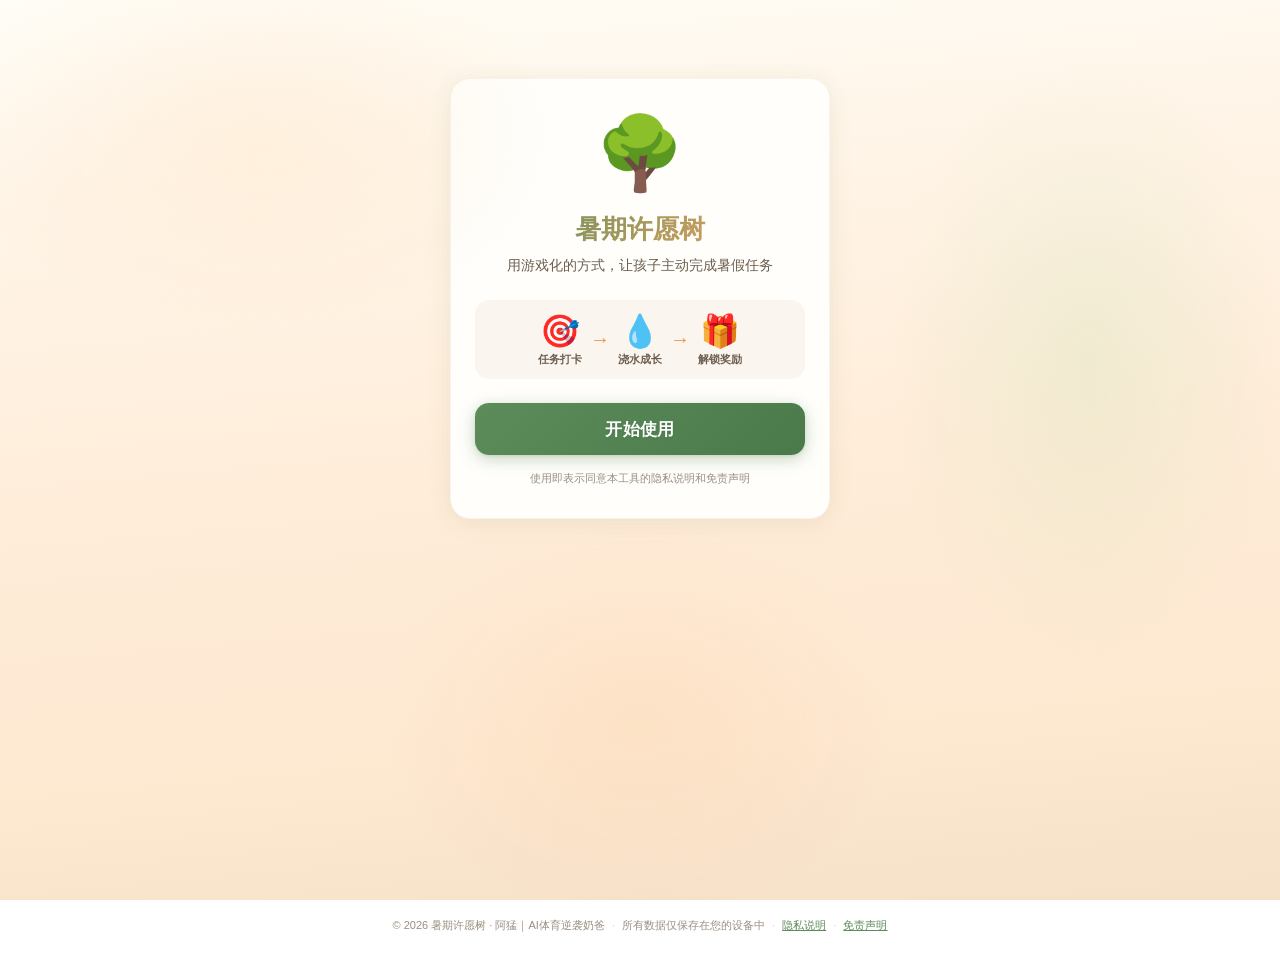
==== index.html @ 6723c276 "修复PWA图标：dataURI替代Blob+apple-touch-icon" ====
<!DOCTYPE html>
<html lang="zh-CN">
<head>
  <meta charset="UTF-8">
  <meta name="viewport" content="width=device-width, initial-scale=1.0, viewport-fit=cover">
  <meta name="theme-color" content="#5B8C5A">
  <meta name="apple-mobile-web-app-capable" content="yes">
  <meta name="apple-mobile-web-app-status-bar-style" content="default">
  <meta name="apple-mobile-web-app-title" content="许愿树">
  <title>🌳 暑假许愿树</title>

  <!-- 树形 SVG 图标（绿色圆底 + 层叠树冠 + 棕色树干） -->
  <link rel="icon" type="image/svg+xml" href="data:image/svg+xml,%3Csvg xmlns='http://www.w3.org/2000/svg' viewBox='0 0 512 512'%3E%3Crect width='512' height='512' rx='112' fill='%235B8C5A'/%3E%3Ccircle cx='256' cy='170' r='110' fill='%237EC87B'/%3E%3Ccircle cx='185' cy='225' r='85' fill='%236DAF68'/%3E%3Ccircle cx='327' cy='225' r='85' fill='%236DAF68'/%3E%3Ccircle cx='225' cy='150' r='70' fill='%238FD88D'/%3E%3Ccircle cx='295' cy='155' r='65' fill='%238FD88D'/%3E%3Ccircle cx='256' cy='120' r='55' fill='%23A0E898'/%3E%3Crect x='238' y='280' width='36' height='130' rx='10' fill='%23C4956A'/%3E%3Crect x='228' y='390' width='56' height='25' rx='12' fill='%23A0724A'/%3E%3C/svg%3E">
  <link rel="apple-touch-icon" sizes="180x180" href="data:image/svg+xml,%3Csvg xmlns='http://www.w3.org/2000/svg' viewBox='0 0 512 512'%3E%3Crect width='512' height='512' rx='112' fill='%235B8C5A'/%3E%3Ccircle cx='256' cy='170' r='110' fill='%237EC87B'/%3E%3Ccircle cx='185' cy='225' r='85' fill='%236DAF68'/%3E%3Ccircle cx='327' cy='225' r='85' fill='%236DAF68'/%3E%3Ccircle cx='225' cy='150' r='70' fill='%238FD88D'/%3E%3Ccircle cx='295' cy='155' r='65' fill='%238FD88D'/%3E%3Ccircle cx='256' cy='120' r='55' fill='%23A0E898'/%3E%3Crect x='238' y='280' width='36' height='130' rx='10' fill='%23C4956A'/%3E%3Crect x='228' y='390' width='56' height='25' rx='12' fill='%23A0724A'/%3E%3C/svg%3E">

  <!-- manifest（data URI 直接嵌入，不用 Blob URL） -->
  <link rel="manifest" href="data:application/json,%7B%22name%22%3A%22%E6%9A%91%E5%81%87%E8%AE%B8%E6%84%BF%E6%A0%91%22%2C%22short_name%22%3A%22%E8%AE%B8%E6%84%BF%E6%A0%91%22%2C%22description%22%3A%22%E5%AD%A9%E5%AD%90%E7%9A%84%E6%9A%91%E6%9C%9F%E4%BB%BB%E5%8A%A1%E6%89%93%E5%8D%A1%E6%B8%B8%E6%88%8F%22%2C%22start_url%22%3A%22.%22%2C%22display%22%3A%22standalone%22%2C%22background_color%22%3A%22%235B8C5A%22%2C%22theme_color%22%3A%22%235B8C5A%22%2C%22icons%22%3A%5B%7B%22src%22%3A%22data%3Aimage%2Fsvg%2Bxml%2C%253Csvg%20xmlns%3D'http%3A%2F%2Fwww.w3.org%2F2000%2Fsvg'%20viewBox%3D'0%200%20512%20512'%253E%253Crect%20width%3D'512'%20height%3D'512'%20rx%3D'112'%20fill%3D'%235B8C5A'%2F%253E%253Ccircle%20cx%3D'256'%20cy%3D'170'%20r%3D'110'%20fill%3D'%237EC87B'%2F%253E%253Ccircle%20cx%3D'185'%20cy%3D'225'%20r%3D'85'%20fill%3D'%236DAF68'%2F%253E%253Ccircle%20cx%3D'327'%20cy%3D'225'%20r%3D'85'%20fill%3D'%236DAF68'%2F%253E%253Ccircle%20cx%3D'225'%20cy%3D'150'%20r%3D'70'%20fill%3D'%238FD88D'%2F%253E%253Ccircle%20cx%3D'295'%20cy%3D'155'%20r%3D'65'%20fill%3D'%238FD88D'%2F%253E%253Ccircle%20cx%3D'256'%20cy%3D'120'%20r%3D'55'%20fill%3D'%23A0E898'%2F%253E%253Crect%20x%3D'238'%20y%3D'280'%20width%3D'36'%20height%3D'130'%20rx%3D'10'%20fill%3D'%23C4956A'%2F%253E%253Crect%20x%3D'228'%20y%3D'390'%20width%3D'56'%20height%3D'25'%20rx%3D'12'%20fill%3D'%23A0724A'%2F%253E%253C%2Fsvg%253E%22%2C%22sizes%22%3A%22512x512%22%2C%22type%22%3A%22image%2Fsvg%2Bxml%22%2C%22purpose%22%3A%22any%20maskable%22%7D%5D%7D">

  <style>
/* ==============================================
   暑假许愿树 PWA — 样式系统
   统一 UI 主题（温暖自然风格）
   ============================================== */

/* ----- CSS 变量：童话魔法主题 ----- */
:root {
  /* 背景 — 温暖天空渐变 + 纸质感 */
  --bg-primary: #FFF8F0;
  --bg-gradient: linear-gradient(175deg, #FFFDF7 0%, #FFF5E8 20%, #FFEDDA 50%, #FDE8D0 80%, #F5E0C8 100%);

  /* 主色调 — 魔法森林绿 */
  --color-primary: #5B8C5A;
  --color-primary-light: #7EC87B;
  --color-primary-lighter: #D4EDD3;
  --color-primary-dark: #3D6B3C;
  --color-primary-glow: rgba(91, 140, 90, 0.15);

  /* 强调色 — 温暖金琥珀 */
  --color-accent: #E8924C;
  --color-accent-light: #FFDAB9;
  --color-accent-glow: rgba(232, 146, 76, 0.2);

  /* 文字 */
  --text-primary: #3D3025;
  --text-secondary: #6B5D4F;
  --text-muted: #9B8E80;

  /* 卡片 — 手工纸质感 */
  --card-bg: #FFFEFB;
  --card-shadow: 0 2px 20px rgba(91, 140, 90, 0.08), 0 6px 32px rgba(139, 100, 60, 0.04);
  --card-radius: 20px;
  --card-border: 1px solid rgba(200, 180, 160, 0.15);

  /* 状态色 */
  --color-success: #7EC87B;
  --color-danger: #FF6B6B;
  --color-warning: #FFB347;
  --color-info: #64B5F6;

  /* 按钮 */
  --btn-radius: 12px;
  --btn-min-height: 44px;

  /* 间距 */
  --space-xs: 4px;
  --space-sm: 8px;
  --space-md: 16px;
  --space-lg: 24px;
  --space-xl: 32px;

  /* 字体 */
  --font-family: -apple-system, BlinkMacSystemFont, "PingFang SC", "Microsoft YaHei",
                 "Hiragino Sans GB", "Noto Sans SC", sans-serif;
  --font-size-sm: 13px;
  --font-size-base: 15px;
  --font-size-md: 17px;
  --font-size-lg: 20px;
  --font-size-xl: 24px;

  /* 动画 */
  --transition-fast: 0.2s ease;
  --transition-normal: 0.3s ease;
  --transition-slow: 0.5s ease;

  /* 许愿树变量（默认：女孩樱花） */
  --tree-blossom: #FFB7C5;
  --tree-leaf: #7EC87B;
  --tree-trunk: #C4956A;
  --tree-glow: rgba(255, 183, 197, 0.4);
  --tree-particle: #FFD1DC;
}

/* 男孩赛博树变量 */
body.tree-boy {
  --tree-blossom: #00FFAA;
  --tree-leaf: #1AFF6E;
  --tree-trunk: #2A2A4A;
  --tree-glow: rgba(0, 255, 170, 0.4);
  --tree-particle: #00FFAA;
}

/* 海岛椰子树变量 */
body.tree-island {
  --tree-blossom: #FFD700;
  --tree-leaf: #4CAF50;
  --tree-trunk: #C4956A;
  --tree-glow: rgba(255, 215, 0, 0.35);
  --tree-particle: #40E0D0;
}

/* ----- Reset & Base ----- */
*, *::before, *::after {
  box-sizing: border-box;
  margin: 0;
  padding: 0;
}

html {
  font-size: var(--font-size-base);
  -webkit-text-size-adjust: 100%;
  -webkit-tap-highlight-color: transparent;
}

body {
  font-family: var(--font-family);
  color: var(--text-primary);
  background: var(--bg-gradient);
  background-attachment: fixed;
  min-height: 100vh;
  min-height: 100dvh;
  overflow-x: hidden;
  -webkit-font-smoothing: antialiased;
  /* 柔和光斑装饰 */
  position: relative;
}
body::before {
  content: '';
  position: fixed; inset: 0; pointer-events: none; z-index: 0;
  background:
    radial-gradient(ellipse 300px 200px at 20% 15%, rgba(255,220,180,0.25) 0%, transparent 100%),
    radial-gradient(ellipse 200px 300px at 85% 40%, rgba(180,220,160,0.2) 0%, transparent 100%),
    radial-gradient(ellipse 250px 200px at 50% 80%, rgba(255,200,150,0.18) 0%, transparent 100%);
}

/* ----- Typography ----- */
h1 { font-size: var(--font-size-xl); font-weight: 700; }
h2 { font-size: var(--font-size-lg); font-weight: 600; }
h3 { font-size: var(--font-size-md); font-weight: 600; }

/* ----- Utilities ----- */
.hidden { display: none !important; }

.state-container {
  min-height: 100vh;
  min-height: 100dvh;
  padding: var(--space-md);
  animation: fadeIn 0.3s ease;
}

@keyframes fadeIn {
  from { opacity: 0; transform: translateY(8px); }
  to { opacity: 1; transform: translateY(0); }
}

/* ----- Buttons ----- */
.btn {
  display: inline-flex;
  align-items: center;
  justify-content: center;
  gap: var(--space-sm);
  border: none;
  border-radius: 28px;
  font-family: var(--font-family);
  font-size: var(--font-size-base);
  font-weight: 700;
  cursor: pointer;
  min-height: var(--btn-min-height);
  padding: var(--space-sm) var(--space-lg);
  transition: all 0.25s cubic-bezier(0.34, 1.56, 0.64, 1);
  -webkit-tap-highlight-color: transparent;
  user-select: none;
  letter-spacing: 0.02em;
}

.btn:active {
  transform: scale(0.94);
}

.btn-primary {
  background: linear-gradient(135deg, var(--color-primary) 0%, #4A7A49 100%);
  color: #FFFFFF;
  box-shadow: 0 4px 16px rgba(91, 140, 90, 0.35), 0 1px 3px rgba(0,0,0,0.08);
  text-shadow: 0 1px 2px rgba(0,0,0,0.1);
}

.btn-primary:active {
  background: linear-gradient(135deg, var(--color-primary-dark) 0%, #2E5A2D 100%);
  box-shadow: 0 2px 6px rgba(91, 140, 90, 0.3);
}

.btn-outline {
  background: rgba(255,255,255,0.7);
  color: var(--color-primary-dark);
  border: 2px solid rgba(91, 140, 90, 0.3);
  backdrop-filter: blur(4px);
}

.btn-outline:active {
  background: var(--color-primary-lighter);
  border-color: var(--color-primary);
}

.btn-lg {
  min-height: 52px;
  font-size: var(--font-size-md);
  border-radius: 14px;
}

.btn-sm {
  min-height: 36px;
  font-size: var(--font-size-sm);
  padding: var(--space-xs) var(--space-md);
}

.btn-xs {
  min-height: 32px;
  font-size: 12px;
  padding: 2px var(--space-sm);
  border-radius: 8px;
}

.btn-full {
  width: 100%;
}

.btn-icon {
  background: rgba(255, 255, 255, 0.7);
  border: none;
  font-size: 18px;
  width: 40px;
  height: 40px;
  border-radius: 50%;
  cursor: pointer;
  backdrop-filter: blur(4px);
  box-shadow: 0 1px 4px rgba(0,0,0,0.08);
}

.btn:disabled,
.btn.disabled {
  opacity: 0.5;
  pointer-events: none;
}

/* ----- Inputs ----- */
input[type="text"],
input[type="password"],
input[type="number"] {
  font-family: var(--font-family);
  font-size: var(--font-size-base);
  padding: var(--space-sm) var(--space-md);
  border: 2px solid #E0D5CB;
  border-radius: var(--btn-radius);
  min-height: var(--btn-min-height);
  background: var(--card-bg);
  color: var(--text-primary);
  transition: border-color var(--transition-fast);
  width: 100%;
}

input:focus {
  outline: none;
  border-color: var(--color-primary);
  box-shadow: 0 0 0 3px rgba(91, 140, 90, 0.12);
}

.input-label {
  display: block;
  font-weight: 600;
  margin-bottom: var(--space-sm);
  color: var(--text-secondary);
  font-size: var(--font-size-sm);
}

.input-hint {
  font-size: var(--font-size-sm);
  color: var(--color-danger);
  margin-top: var(--space-xs);
  min-height: 20px;
}

/* ========== 激活码页 ========== */
.activation-card {
  max-width: 400px;
  margin: 10vh auto 0;
  background: var(--card-bg);
  border-radius: var(--card-radius);
  padding: var(--space-xl) var(--space-lg);
  box-shadow: var(--card-shadow);
  text-align: center;
}

.activation-icon {
  font-size: 64px;
  margin-bottom: var(--space-md);
}

.activation-title {
  margin-bottom: var(--space-lg);
  color: var(--text-primary);
}

.activation-features {
  text-align: left;
  list-style: none;
  margin-bottom: var(--space-lg);
}

.activation-features li {
  padding: var(--space-sm) 0;
  color: var(--text-secondary);
  font-size: var(--font-size-base);
  border-bottom: 1px solid #F5EDE5;
}

.activation-features li:last-child {
  border-bottom: none;
}

.activation-input-group {
  margin-bottom: var(--space-lg);
  text-align: left;
}

.code-input {
  text-align: center;
  font-size: var(--font-size-lg) !important;
  letter-spacing: 2px;
  text-transform: uppercase;
}

.code-input::placeholder {
  font-size: var(--font-size-sm);
  letter-spacing: 1px;
}

.activation-footer {
  margin-top: var(--space-lg);
  font-size: var(--font-size-sm);
  color: var(--text-muted);
}

/* 试用状态区 */
.trial-status {
  margin-bottom: var(--space-md);
  text-align: center;
}
.trial-badge {
  display: inline-block;
  background: linear-gradient(135deg, #FFF3CD 0%, #FFE69C 100%);
  color: #8B6914;
  padding: 8px 20px;
  border-radius: 20px;
  font-weight: 700;
  font-size: 15px;
  border: 2px dashed #D4A017;
  animation: trialPulse 2s ease-in-out infinite;
}
@keyframes trialPulse {
  0%, 100% { box-shadow: 0 0 0 0 rgba(212,160,23,0.3); }
  50% { box-shadow: 0 0 0 8px rgba(212,160,23,0); }
}
.trial-days {
  font-size: 13px;
  color: var(--text-secondary);
  margin-top: 6px;
}
.trial-expired {
  text-align: center;
  margin-bottom: var(--space-md);
  padding: 12px;
  background: #FFF0F0;
  border-radius: 12px;
}

/* 试用按钮 */
.btn-trial {
  background: linear-gradient(135deg, #FFD700 0%, #FFA500 100%);
  color: #5D3A00;
  font-weight: 800;
  font-size: 18px;
  box-shadow: 0 4px 20px rgba(255,165,0,0.4), 0 0 0 0 rgba(255,165,0,0.4);
  animation: trialGlow 2.5s ease-in-out infinite;
  border: none;
  letter-spacing: 0.05em;
  will-change: box-shadow;
}
.btn-trial:active {
  background: linear-gradient(135deg, #E6C200 0%, #E69500 100%);
}
@keyframes trialGlow {
  0%, 100% { box-shadow: 0 4px 20px rgba(255,165,0,0.4), 0 0 0 0 rgba(255,165,0,0.4); }
  50% { box-shadow: 0 4px 20px rgba(255,165,0,0.5), 0 0 0 10px rgba(255,165,0,0); }
}

/* 分割线 */
.activation-divider {
  display: flex;
  align-items: center;
  gap: 12px;
  margin: var(--space-lg) 0;
  color: var(--text-muted);
  font-size: 13px;
}
.activation-divider::before,
.activation-divider::after {
  content: '';
  flex: 1;
  height: 1px;
  background: #E8DDD4;
}

/* 主界面试用标识 */
.trial-top-badge {
  display: inline-flex;
  align-items: center;
  gap: 4px;
  background: linear-gradient(135deg, #FFF3CD 0%, #FFD700 100%);
  color: #6B4E00;
  padding: 3px 10px;
  border-radius: 12px;
  font-size: 11px;
  font-weight: 700;
  animation: trialPulse 2s ease-in-out infinite;
}

/* ========== 设置向导 ========== */
.setup-container {
  max-width: 420px;
  margin: 0 auto;
}

.setup-progress {
  padding: var(--space-lg) 0;
}

.progress-steps {
  display: flex;
  align-items: center;
  justify-content: center;
  gap: 0;
}

.progress-dot {
  width: 30px;
  height: 30px;
  border-radius: 50%;
  background: #E8DDD4;
  color: var(--text-muted);
  display: flex;
  align-items: center;
  justify-content: center;
  font-size: 12px;
  font-weight: 700;
  flex-shrink: 0;
  transition: all var(--transition-normal);
}

.progress-dot.active {
  background: var(--color-primary);
  color: #FFF;
  box-shadow: 0 2px 8px rgba(91, 140, 90, 0.4);
}

.progress-dot.done {
  background: var(--color-success);
  color: #FFF;
}

.progress-line {
  width: 24px;
  height: 3px;
  background: #E8DDD4;
  border-radius: 2px;
  transition: background var(--transition-normal);
}

.progress-line.done {
  background: var(--color-success);
}

.setup-card {
  background: var(--card-bg);
  border-radius: var(--card-radius);
  padding: var(--space-lg);
  box-shadow: var(--card-shadow);
  margin-bottom: var(--space-lg);
  min-height: 320px;
}

.setup-card h2 {
  margin-bottom: var(--space-md);
}

.setup-card .step-desc {
  color: var(--text-secondary);
  margin-bottom: var(--space-lg);
  font-size: var(--font-size-sm);
}

.setup-nav {
  display: flex;
  gap: var(--space-md);
  padding-bottom: var(--space-xl);
}

.setup-nav .btn {
  flex: 1;
}

/* ----- 向导步骤内组件：风格选择卡 ----- */
.style-options {
  display: grid;
  grid-template-columns: 1fr 1fr;
  gap: var(--space-md);
}
.style-options-3 {
  grid-template-columns: 1fr 1fr 1fr;
}

.style-card {
  background: var(--card-bg);
  border: 3px solid #E8DDD4;
  border-radius: var(--card-radius);
  padding: var(--space-lg);
  text-align: center;
  cursor: pointer;
  transition: all var(--transition-normal);
}

.style-card:hover {
  border-color: var(--color-accent);
}

.style-card.selected {
  border-color: var(--color-primary);
  box-shadow: 0 0 0 4px rgba(91, 140, 90, 0.12);
}

.style-card-icon {
  font-size: 48px;
  margin-bottom: var(--space-sm);
}

.style-card-label {
  font-weight: 600;
  font-size: var(--font-size-sm);
}

/* ----- 向导步骤内组件：强度选择 ----- */
.intensity-options {
  display: grid;
  grid-template-columns: 1fr 1fr;
  gap: var(--space-sm);
}

.intensity-card {
  background: var(--card-bg);
  border: 2px solid #E8DDD4;
  border-radius: var(--btn-radius);
  padding: var(--space-md);
  text-align: center;
  cursor: pointer;
  transition: all var(--transition-fast);
}

.intensity-card.selected {
  border-color: var(--color-primary);
  background: var(--color-primary-lighter);
}

.intensity-card .intensity-icon {
  font-size: 28px;
}

.intensity-card .intensity-name {
  font-weight: 700;
  font-size: var(--font-size-sm);
}

.intensity-card .intensity-meta {
  font-size: 12px;
  color: var(--text-muted);
}

/* ----- 向导步骤内组件：学科标签 / 奖项行 ----- */
.chip-row {
  display: flex;
  flex-wrap: wrap;
  gap: var(--space-sm);
}

.chip {
  padding: var(--space-sm) var(--space-md);
  border-radius: 20px;
  border: 2px solid #E0D5CB;
  background: var(--card-bg);
  font-size: var(--font-size-sm);
  cursor: pointer;
  transition: all var(--transition-fast);
  user-select: none;
}

.chip.selected {
  background: var(--color-primary);
  color: #FFF;
  border-color: var(--color-primary);
}

.chip.custom {
  border-style: dashed;
}

.award-row {
  display: flex;
  gap: var(--space-sm);
  align-items: center;
  margin-bottom: var(--space-sm);
}

.award-row input {
  flex: 1;
  min-width: 0;
}

.award-row select {
  font-family: var(--font-family);
  font-size: var(--font-size-sm);
  padding: var(--space-xs) var(--space-sm);
  border: 2px solid #E0D5CB;
  border-radius: 8px;
  background: var(--card-bg);
}

/* ----- 向导完成页 ----- */
.setup-summary {
  text-align: center;
}

.setup-summary .summary-icon {
  font-size: 64px;
  margin-bottom: var(--space-md);
}

.summary-list {
  text-align: left;
  list-style: none;
  margin: var(--space-md) 0;
}

.summary-list li {
  padding: var(--space-sm) 0;
  border-bottom: 1px solid #F5EDE5;
  font-size: var(--font-size-sm);
  color: var(--text-secondary);
}

/* ========== 孩子主界面 ========== */
.child-header {
  display: flex;
  align-items: center;
  justify-content: space-between;
  padding: var(--space-sm) 0;
  margin-bottom: var(--space-sm);
  gap: 6px;
}

.header-day,
.header-streak {
  font-size: 12px;
  color: var(--text-secondary);
  background: rgba(255,255,255,0.75);
  padding: 5px 14px;
  border-radius: 22px;
  backdrop-filter: blur(8px);
  border: 1px solid rgba(200,180,160,0.15);
  box-shadow: 0 1px 6px rgba(0,0,0,0.04);
  white-space: nowrap;
}

.header-day strong,
.header-streak strong {
  color: var(--color-primary);
  font-size: 14px;
}

/* 许愿树区域 */
.tree-section {
  text-align: center;
  padding: var(--space-md) 0;
  position: relative;
  /* 魔法光环背景 */
  background: radial-gradient(ellipse 280px 200px at 50% 55%, rgba(180,220,160,0.18) 0%, transparent 70%),
              radial-gradient(ellipse 200px 240px at 50% 50%, rgba(255,220,180,0.12) 0%, transparent 70%);
  border-radius: 24px;
  margin-bottom: var(--space-sm);
}
/* 浮动光点 */
.tree-section::before {
  content: '';
  position: absolute; inset: 0; pointer-events: none; z-index: 0;
  background:
    radial-gradient(3px 3px at 25% 30%, rgba(255,200,100,0.5) 0%, transparent 100%),
    radial-gradient(2px 2px at 70% 25%, rgba(180,220,150,0.5) 0%, transparent 100%),
    radial-gradient(2px 2px at 40% 75%, rgba(255,180,120,0.4) 0%, transparent 100%),
    radial-gradient(3px 3px at 65% 60%, rgba(200,220,140,0.45) 0%, transparent 100%),
    radial-gradient(2px 2px at 30% 55%, rgba(255,210,150,0.4) 0%, transparent 100%);
  animation: sparkleDrift 6s ease-in-out infinite;
}
@keyframes sparkleDrift {
  0%, 100% { opacity: 0.6; transform: translateY(0); }
  50% { opacity: 1; transform: translateY(-6px); }
}

.tree-name {
  font-size: var(--font-size-md);
  color: var(--text-primary);
  margin-bottom: var(--space-xs);
}

.tree-stage-badge {
  display: inline-block;
  background: linear-gradient(135deg, rgba(255,255,255,0.9) 0%, rgba(212,237,211,0.8) 100%);
  color: var(--color-primary-dark);
  padding: 5px 18px;
  border-radius: 20px;
  font-size: var(--font-size-sm);
  font-weight: 700;
  margin-bottom: var(--space-md);
  border: 1px solid rgba(91,140,90,0.15);
  box-shadow: 0 2px 10px rgba(91,140,90,0.1);
  backdrop-filter: blur(6px);
  letter-spacing: 0.03em;
}

.tree-canvas {
  width: 100%;
  max-width: 300px;
  height: 220px;
  margin: 0 auto;
  position: relative;
  display: flex;
  align-items: center;
  justify-content: center;
}

.tree-placeholder {
  font-size: 120px;
  transition: all var(--transition-slow);
  filter: drop-shadow(0 4px 12px var(--tree-glow));
}

.tree-progress-bar {
  width: 100%;
  max-width: 300px;
  height: 10px;
  background: rgba(200,180,160,0.3);
  border-radius: 8px;
  margin: var(--space-md) auto 0;
  overflow: hidden;
  box-shadow: inset 0 2px 4px rgba(0,0,0,0.06);
  position: relative;
}
/* 进度条光点 */
.tree-progress-bar::after {
  content: '💧';
  position: absolute;
  right: 0; top: 50%;
  transform: translate(50%, -50%);
  font-size: 10px;
  opacity: 0.5;
  pointer-events: none;
}

.tree-progress-fill {
  height: 100%;
  background: linear-gradient(90deg, #7EC87B 0%, #5B8C5A 50%, #4A9A48 100%);
  border-radius: 8px;
  transition: width 1s cubic-bezier(0.25, 0.46, 0.45, 0.94);
  width: 0%;
  box-shadow: 0 0 8px rgba(91,140,90,0.35);
  position: relative;
}

/* 合并任务卡片 */
.task-card {
  background: var(--card-bg);
  border-radius: var(--card-radius);
  box-shadow: var(--card-shadow);
  border: var(--card-border);
  padding: var(--space-md);
  margin-bottom: var(--space-md);
  position: relative;
  overflow: hidden;
}
/* 卡片顶部装饰线 */
.task-card::before {
  content: '';
  position: absolute; top: 0; left: 20px; right: 20px;
  height: 3px;
  background: linear-gradient(90deg, transparent 0%, var(--color-accent) 20%, var(--color-primary-light) 50%, var(--color-accent) 80%, transparent 100%);
  border-radius: 0 0 3px 3px;
  opacity: 0.6;
}

.task-card-header {
  display: flex;
  justify-content: space-between;
  align-items: center;
  margin-bottom: var(--space-md);
  padding-bottom: var(--space-sm);
  border-bottom: 2px dashed rgba(200,180,160,0.25);
}

.task-card-header h3 {
  margin: 0;
  font-size: var(--font-size-md);
}

.task-water-today {
  font-size: var(--font-size-sm);
  color: var(--color-primary);
  font-weight: 700;
  background: var(--color-primary-lighter);
  padding: 3px 12px;
  border-radius: 14px;
}

.task-row {
  display: flex;
  align-items: flex-start;
  gap: var(--space-sm);
  padding: 10px 8px;
  margin: 2px 0;
  border-radius: 12px;
  transition: background 0.2s ease;
}
.task-row:last-child { border-bottom: none; }
.task-row:hover { background: rgba(200,180,160,0.08); }

.task-row:last-child {
  border-bottom: none;
}

.task-row-icon {
  font-size: 22px;
  flex-shrink: 0;
}

.task-row-label {
  font-weight: 600;
  font-size: var(--font-size-sm);
  min-width: 60px;
  flex-shrink: 0;
}

.task-row-desc {
  flex: 1;
  font-size: var(--font-size-sm);
  color: var(--text-secondary);
  line-height: 1.4;
  word-break: break-all;
}

.task-row-status {
  font-size: var(--font-size-sm);
  color: var(--color-success);
}

.task-row-actions {
  display: flex;
  gap: var(--space-xs);
  flex-shrink: 0;
}

.task-row-btn {
  flex-shrink: 0;
}

/* 荣誉墙入口 */
.honor-entry {
  margin-bottom: var(--space-md);
}
.honor-entry .btn {
  background: linear-gradient(135deg, rgba(255,240,200,0.7) 0%, rgba(255,255,255,0.8) 100%);
  border: 2px dashed rgba(200,160,100,0.4);
  font-weight: 700;
  letter-spacing: 0.04em;
  border-radius: 28px;
  box-shadow: 0 2px 12px rgba(180,140,80,0.12);
}
.honor-entry .btn:active {
  background: linear-gradient(135deg, rgba(255,230,170,0.8) 0%, rgba(255,245,220,0.9) 100%);
}

/* 学科 chips 区域 */
.hw-chips-row {
  display: flex;
  flex-wrap: wrap;
  padding: 4px 0 8px 32px;
}
.hw-chip {
  transition: all 0.2s ease;
  font-weight: 600;
  border: 1px solid transparent;
}
.hw-chip.active:hover {
  transform: scale(1.06);
  box-shadow: 0 2px 8px rgba(0,0,0,0.08);
}
.hw-chip.active:active {
  transform: scale(0.96);
}
.hw-chip.done {
  position: relative;
}
.hw-chip.done::after {
  content: '🌟';
  position: absolute; top: -6px; right: -4px;
  font-size: 8px;
  animation: sparklePop 0.5s ease;
}
@keyframes sparklePop {
  0% { transform: scale(0); opacity: 0; }
  50% { transform: scale(2); opacity: 1; }
  100% { transform: scale(1); opacity: 0.8; }
}

/* 已解锁奖项 */
.awards-bar {
  display: flex;
  gap: var(--space-sm);
  flex-wrap: wrap;
  padding-bottom: var(--space-xl);
}

.award-badge {
  background: var(--color-accent-light);
  color: var(--text-primary);
  padding: 4px 12px;
  border-radius: 20px;
  font-size: 12px;
  font-weight: 600;
}

/* ========== 家长面板 ========== */
/* 密码门 */
.parent-gate {
  display: flex;
  align-items: center;
  justify-content: center;
  min-height: 80vh;
}

.gate-card {
  background: var(--card-bg);
  border-radius: var(--card-radius);
  padding: var(--space-xl);
  box-shadow: var(--card-shadow);
  text-align: center;
  width: 100%;
  max-width: 340px;
}

.gate-card h2 {
  margin-bottom: var(--space-sm);
}

.gate-hint {
  color: var(--text-muted);
  font-size: var(--font-size-sm);
  margin-bottom: var(--space-lg);
}

.pin-input-row {
  display: flex;
  justify-content: center;
  gap: var(--space-sm);
  margin-bottom: var(--space-lg);
}

.pin-dot {
  width: 44px !important;
  height: 52px !important;
  text-align: center !important;
  font-size: 24px !important;
  padding: 0 !important;
  border-radius: var(--btn-radius) !important;
}

.gate-error {
  color: var(--color-danger);
  font-size: var(--font-size-sm);
  margin-bottom: var(--space-md);
}

.gate-lockout {
  color: var(--color-danger);
  font-size: var(--font-size-sm);
  font-weight: 700;
  margin-bottom: var(--space-md);
}

/* 管理面板主体 */
.parent-panel {
  max-width: 500px;
  margin: 0 auto;
}

.parent-header {
  display: flex;
  align-items: center;
  gap: var(--space-md);
  padding-bottom: var(--space-md);
  margin-bottom: var(--space-md);
}

.parent-header h2 {
  flex: 1;
  margin: 0;
}

.parent-auto-exit {
  font-size: var(--font-size-sm);
  color: var(--text-muted);
}

/* 仪表盘 */
.parent-dashboard {
  display: grid;
  grid-template-columns: 1fr 1fr;
  gap: var(--space-sm);
  margin-bottom: var(--space-lg);
}

.dash-card {
  background: var(--card-bg);
  border-radius: var(--card-radius);
  padding: var(--space-md);
  text-align: center;
  box-shadow: var(--card-shadow);
}

.dash-stat {
  font-size: var(--font-size-xl);
  font-weight: 700;
  color: var(--color-primary);
}

.dash-num {
  font-size: var(--font-size-xl);
}

.dash-unit {
  font-size: var(--font-size-sm);
  color: var(--text-muted);
  margin-left: 2px;
}

.dash-label {
  font-size: var(--font-size-sm);
  color: var(--text-muted);
  margin-top: var(--space-xs);
}

/* 菜单列表 */
.parent-menu {
  display: flex;
  flex-direction: column;
  gap: 2px;
}

.menu-item {
  display: flex;
  align-items: center;
  width: 100%;
  padding: var(--space-md);
  background: var(--card-bg);
  border: none;
  border-radius: var(--btn-radius);
  font-family: var(--font-family);
  font-size: var(--font-size-base);
  cursor: pointer;
  text-align: left;
  transition: all var(--transition-fast);
  box-shadow: 0 1px 3px rgba(0,0,0,0.04);
}

.menu-item:active {
  background: #F8F4EF;
}

/* ========== Toast ========== */
.toast-container {
  position: fixed;
  top: 20px;
  left: 50%;
  transform: translateX(-50%);
  z-index: 1000;
  display: flex;
  flex-direction: column;
  gap: var(--space-sm);
}

.toast {
  background: var(--text-primary);
  color: #FFF;
  padding: var(--space-sm) var(--space-lg);
  border-radius: 20px;
  font-size: var(--font-size-sm);
  font-weight: 600;
  box-shadow: 0 4px 16px rgba(0,0,0,0.15);
  animation: toastIn 0.3s ease, toastOut 0.3s ease 2s forwards;
  white-space: nowrap;
}

@keyframes toastIn {
  from { opacity: 0; transform: translateY(-10px); }
  to { opacity: 1; transform: translateY(0); }
}

@keyframes toastOut {
  from { opacity: 1; }
  to { opacity: 0; }
}

.toast.warning {
  background: var(--color-warning);
}

.toast.success {
  background: var(--color-success);
}

/* ========== Modal ========== */
.modal-overlay {
  position: fixed;
  inset: 0;
  background: rgba(0,0,0,0.45);
  z-index: 900;
  display: flex;
  align-items: center;
  justify-content: center;
  padding: var(--space-lg);
  animation: fadeIn 0.2s ease;
}

.modal-card {
  background: var(--card-bg);
  border-radius: var(--card-radius);
  padding: var(--space-lg);
  max-width: 360px;
  width: 100%;
  text-align: center;
  animation: modalSlideUp 0.3s ease;
}

@keyframes modalSlideUp {
  from { transform: translateY(40px); opacity: 0; }
  to { transform: translateY(0); opacity: 1; }
}

/* ========== 徽章弹窗 ========== */
.badge-popup {
  position: fixed;
  inset: 0;
  z-index: 950;
  display: flex;
  align-items: center;
  justify-content: center;
}

.badge-popup-bg {
  position: absolute;
  inset: 0;
  background: rgba(0,0,0,0.6);
}

.badge-popup-content {
  position: relative;
  text-align: center;
  z-index: 1;
  animation: badgeBounce 0.6s cubic-bezier(0.17, 0.89, 0.32, 1.28);
}

@keyframes badgeBounce {
  from { transform: scale(0) rotate(-180deg); opacity: 0; }
  to { transform: scale(1) rotate(0deg); opacity: 1; }
}

.badge-popup-icon {
  font-size: 80px;
  margin-bottom: var(--space-md);
}

.badge-popup-name {
  font-size: var(--font-size-xl);
  font-weight: 700;
  color: #FFF;
  margin-bottom: var(--space-sm);
  text-shadow: 0 2px 8px rgba(0,0,0,0.3);
}

.badge-popup-text {
  font-size: var(--font-size-base);
  color: rgba(255,255,255,0.9);
}

/* ========== 撒花容器 ========== */
.confetti-container {
  position: fixed;
  inset: 0;
  pointer-events: none;
  z-index: 999;
  overflow: hidden;
}

.confetti-piece {
  position: absolute;
  top: -10px;
  animation: confettiFall var(--fall-duration, 3s) linear forwards;
}

@keyframes confettiFall {
  0% { transform: translateY(0) rotate(0deg); opacity: 1; }
  100% { transform: translateY(100vh) rotate(var(--rotation, 720deg)); opacity: 0; }
}

/* ========== 水滴飞入层 ========== */
.drop-fly-layer {
  position: fixed;
  inset: 0;
  pointer-events: none;
  z-index: 800;
}

.flying-drop {
  position: absolute;
  font-size: 28px;
  transition: all 0.8s cubic-bezier(0.25, 0.46, 0.45, 0.94);
}

/* ========== 响应式：平板 ========== */
@media (min-width: 600px) {
  .state-container {
    padding: var(--space-lg);
  }

  .child-header,
  .task-card,
  .honor-entry,
  .awards-bar {
    max-width: 500px;
    margin-left: auto;
    margin-right: auto;
  }

  .tree-canvas {
    max-width: 360px;
    height: 260px;
  }

  .tree-progress-bar {
    max-width: 360px;
  }

  .intensity-options {
    grid-template-columns: repeat(4, 1fr);
  }
}

/* ========== 许愿树 SVG 动画 ========== */
.tree-canvas {
  overflow: visible;
}

.tree-svg {
  width: 100%;
  height: 100%;
  max-width: 300px;
}

.tree-svg .tg {
  animation: stageFadeIn 0.6s ease both;
}

.tree-svg .tg-0 { animation-delay: 0s; }
.tree-svg .tg-1 { animation-delay: 0.1s; }
.tree-svg .tg-2 { animation-delay: 0.2s; }
.tree-svg .tg-3 { animation-delay: 0.3s; }
.tree-svg .tg-4 { animation-delay: 0.4s; }
.tree-svg .tg-5 { animation-delay: 0.5s; }

@keyframes stageFadeIn {
  from { opacity: 0; transform: scale(0.8); }
  to { opacity: 1; transform: scale(1); }
}

/* 花瓣飘落 */
.petal-fall {
  animation: petalFall 3s ease-in-out infinite;
}

@keyframes petalFall {
  0% { transform: translateY(0) rotate(0deg); opacity: 0.6; }
  50% { opacity: 0.8; }
  100% { transform: translateY(60px) rotate(360deg); opacity: 0; }
}

/* 赛博核心脉冲 */
.core-pulse {
  animation: corePulse 1.5s ease-in-out infinite;
}

@keyframes corePulse {
  0%, 100% { opacity: 0.4; transform: scale(1); }
  50% { opacity: 1; transform: scale(1.3); }
}

/* 金色光环脉冲 */
.glow-pulse {
  animation: glowPulse 2s ease-in-out infinite;
  transform-origin: center;
}

@keyframes glowPulse {
  0%, 100% { opacity: 0.3; transform: scale(1); }
  50% { opacity: 0.7; transform: scale(1.05); }
}

/* 放射光线 — 向外扩散脉动 */
.ray-burst {
  animation: rayExpand 3s ease-in-out infinite;
  transform-origin: 100px 130px;
}
@keyframes rayExpand {
  0%, 100% { opacity: 0.3; transform: scale(0.92); }
  50% { opacity: 0.65; transform: scale(1.06); }
}

/* 散布星点 — 脉冲闪烁 */
.sparkle-dots circle {
  animation: sparklePulse 2s ease-in-out infinite;
}
@keyframes sparklePulse {
  0%, 100% { opacity: 0.25; r: attr(r, 2); }
  50% { opacity: 0.9; }
}

/* 大星 — 原地闪耀 */
.sparkle-pop {
  animation: twinkle 2s ease-in-out infinite;
}
@keyframes twinkle {
  0%, 100% { opacity: 0.4; }
  50% { opacity: 0.95; }
}

/* 霓虹闪烁 */
.neon-flicker {
  animation: neonFlicker 2.5s ease-in-out infinite;
}

@keyframes neonFlicker {
  0%, 100% { opacity: 0.4; }
  30% { opacity: 1; }
  60% { opacity: 0.3; }
  80% { opacity: 0.9; }
}

/* 男孩赛博树暗背景 */
.tree-boy-svg {
  filter: drop-shadow(0 0 10px rgba(0, 255, 170, 0.35)) drop-shadow(0 0 20px rgba(0, 221, 255, 0.15));
}

/* 女孩樱花树暖光 */
.tree-girl-svg {
  filter: drop-shadow(0 0 6px rgba(255, 183, 197, 0.3));
}

/* 海岛椰子树暖光 */
.tree-island-svg {
  filter: drop-shadow(0 0 8px rgba(255, 215, 0, 0.25));
}

/* 海浪动画 */
.wave-move {
  animation: waveDrift 3s ease-in-out infinite;
}
@keyframes waveDrift {
  0%, 100% { transform: translateX(0); }
  50% { transform: translateX(6px); }
}

/* 海鸟飞行 */
.bird-fly {
  animation: birdSoar 6s ease-in-out infinite;
}
@keyframes birdSoar {
  0%   { transform: translate(0, 0) rotate(0deg); }
  25%  { transform: translate(25px, -12px) rotate(-5deg); }
  50%  { transform: translate(50px, -4px) rotate(0deg); }
  75%  { transform: translate(20px, -18px) rotate(5deg); }
  100% { transform: translate(0, 0) rotate(0deg); }
}

/* 椰叶摇曳 */
.leaf-sway {
  animation: leafSway 2.5s ease-in-out infinite;
}
@keyframes leafSway {
  0%, 100% { transform: translateY(0) rotate(0deg); opacity: 0.6; }
  50% { transform: translateY(8px) rotate(10deg); opacity: 0.9; }
}

/* 漂流瓶动画 */
@keyframes bottleFloat {
  0%   { opacity: 0; transform: translate(-50%, -50%) translateY(10px); }
  15%  { opacity: 1; transform: translate(-50%, -50%) translateY(0); }
  80%  { opacity: 1; }
  100% { opacity: 0; transform: translate(-50%, -50%) translateY(-15px); }
}

/* ====== 赛博树专用新动画 ====== */

/* 电路走线绘制（stroke-dashoffset 动画） */
.circuit-draw {
  stroke-dasharray: 80;
  stroke-dashoffset: 80;
  animation: circuitOn 0.8s ease-out forwards;
}
@keyframes circuitOn {
  to { stroke-dashoffset: 0; }
}

/* 扫描线（水平光栅下移） */
.scan-line {
  animation: scanDown 3s ease-in-out infinite;
}
@keyframes scanDown {
  0%   { transform: translateY(0); opacity: 0.15; }
  50%  { transform: translateY(90px); opacity: 0.4; }
  100% { transform: translateY(0); opacity: 0.15; }
}

/* 数据雨滴（下落+淡出） */
.data-rain {
  animation: dataDrop linear infinite;
}
@keyframes dataDrop {
  0%   { transform: translateY(-10px); opacity: 0.8; }
  85%  { opacity: 0.4; }
  100% { transform: translateY(180px); opacity: 0; }
}

/* 六边形旋转 - 慢 */
.hex-rotate-slow {
  animation: hexSpin 20s linear infinite;
  transform-origin: 100px 115px;
}
/* 六边形旋转 - 中速 */
.hex-rotate {
  animation: hexSpin 12s linear infinite;
  transform-origin: 100px 115px;
}
@keyframes hexSpin {
  to { transform: rotate(360deg); }
}

/* 数据流点 */
.data-flow-dot {
  filter: drop-shadow(0 0 3px rgba(0,255,170,0.8));
}

/* ====== 赛博树点击互动特效 ====== */

/* 赛博光芒爆发 */
.cyber-glow-burst {
  animation: cyberGlowBurst 1.5s ease-out;
}
.cyber-glow-burst .tree-boy-svg {
  filter: drop-shadow(0 0 25px rgba(0,255,170,0.8)) drop-shadow(0 0 40px rgba(0,221,255,0.5)) brightness(1.3) !important;
}
@keyframes cyberGlowBurst {
  0%   { filter: brightness(1); }
  25%  { filter: brightness(1.6) drop-shadow(0 0 35px #00FFAA); }
  100% { filter: brightness(1); }
}

/* 全息扫描覆盖层 */
.cyber-scan-overlay {
  position: absolute;
  inset: 0;
  pointer-events: none;
  z-index: 12;
  background: linear-gradient(180deg, transparent 0%, rgba(0,255,170,0.12) 40%, rgba(0,221,255,0.15) 50%, rgba(0,255,170,0.12) 60%, transparent 100%);
  animation: scanSweep 0.8s ease-out forwards;
}
@keyframes scanSweep {
  0%   { transform: translateY(-100%); }
  100% { transform: translateY(100%); }
}

/* 赛博粒子爆发 */
.cyber-particle {
  position: absolute;
  pointer-events: none;
  z-index: 11;
  animation: cyberParticlePop 1.2s ease-out forwards;
}
@keyframes cyberParticlePop {
  0%   { transform: translate(0, 0) scale(1); opacity: 1; }
  100% { transform: translate(var(--px), var(--py)) scale(0); opacity: 0; }
}

/* 代码气泡（终端风格） */
.cyber-code-bubble {
  position: absolute;
  top: 5px;
  left: 50%;
  transform: translateX(-50%);
  background: rgba(10, 10, 20, 0.92);
  color: #00FFAA;
  padding: 10px 14px;
  border-radius: 8px;
  font-family: 'Courier New', monospace;
  font-size: 11px;
  line-height: 1.6;
  max-width: 220px;
  min-height: 30px;
  text-align: left;
  white-space: pre-line;
  box-shadow: 0 0 20px rgba(0, 255, 170, 0.3), 0 0 40px rgba(0, 221, 255, 0.1);
  border: 1px solid rgba(0, 255, 170, 0.4);
  z-index: 10;
  pointer-events: none;
  animation: cyberBubbleFloat 3.5s ease-out forwards;
}
.cyber-code-bubble::before {
  content: '> ';
  color: #00DDFF;
  font-weight: 700;
}
.cyber-code-bubble::after {
  content: '';
  position: absolute;
  bottom: -8px;
  left: 50%;
  transform: translateX(-50%);
  width: 0; height: 0;
  border-left: 8px solid transparent;
  border-right: 8px solid transparent;
  border-top: 8px solid rgba(10, 10, 20, 0.92);
}
@keyframes cyberBubbleFloat {
  0%   { opacity: 0; transform: translateX(-50%) translateY(10px); }
  15%  { opacity: 1; transform: translateX(-50%) translateY(0); }
  80%  { opacity: 1; }
  100% { opacity: 0; transform: translateX(-50%) translateY(-20px); }
}

/* 数据流气泡 */
.cyber-data-stream {
  position: absolute;
  pointer-events: none;
  z-index: 9;
  color: #00FFAA;
  font-family: 'Courier New', monospace;
  font-size: 12px;
  animation: dataStreamFall 3s ease-out forwards;
  text-shadow: 0 0 8px rgba(0, 255, 170, 0.6);
}
@keyframes dataStreamFall {
  0%   { transform: translateY(0); opacity: 0.9; }
  100% { transform: translateY(160px); opacity: 0; }
}

/* 学科打卡 Modal 行 */
.hw-subj-row:hover {
  background: var(--color-primary-lighter) !important;
}

/* ========== 欢迎页 ========== */
.welcome-card {
  max-width: 380px;
  margin: 6vh auto 0;
  background: var(--card-bg);
  border-radius: var(--card-radius);
  padding: var(--space-xl) var(--space-lg);
  box-shadow: var(--card-shadow);
  border: var(--card-border);
  text-align: center;
}
.welcome-icon {
  font-size: 72px;
  margin-bottom: var(--space-md);
  animation: welcomeBounce 1.5s ease-in-out infinite;
}
@keyframes welcomeBounce {
  0%, 100% { transform: translateY(0); }
  50% { transform: translateY(-10px); }
}
.welcome-title {
  font-size: 26px;
  font-weight: 800;
  margin-bottom: var(--space-sm);
  background: linear-gradient(135deg, #5B8C5A, #F4A460);
  -webkit-background-clip: text;
  -webkit-text-fill-color: transparent;
  background-clip: text;
}
.welcome-subtitle {
  color: var(--text-secondary);
  font-size: 14px;
  margin-bottom: var(--space-lg);
  line-height: 1.5;
}
.welcome-flow {
  display: flex;
  align-items: center;
  justify-content: center;
  gap: 8px;
  margin-bottom: var(--space-lg);
  padding: 12px;
  background: #FAF5EF;
  border-radius: 14px;
}
.welcome-step {
  text-align: center;
}
.welcome-step span {
  font-size: 32px;
  display: block;
  margin-bottom: 2px;
}
.welcome-step p {
  font-size: 11px;
  color: var(--text-secondary);
  font-weight: 600;
  margin: 0;
}
.welcome-arrow {
  font-size: 20px;
  color: var(--color-accent);
  font-weight: 700;
}
.welcome-footer {
  margin-top: var(--space-md);
  font-size: 11px;
  color: var(--text-muted);
}

/* ========== 关于弹窗 ========== */
.about-overlay {
  position: fixed;
  inset: 0;
  background: rgba(0,0,0,0.5);
  z-index: 1500;
  display: flex;
  align-items: center;
  justify-content: center;
  padding: 16px;
}
.about-panel {
  background: var(--card-bg);
  border-radius: var(--card-radius);
  max-width: 420px;
  width: 100%;
  max-height: 80vh;
  overflow-y: auto;
  box-shadow: 0 8px 48px rgba(0,0,0,0.2);
}
.about-header {
  display: flex;
  align-items: center;
  justify-content: space-between;
  padding: 16px 18px 8px;
}
.about-header h2 {
  margin: 0;
  font-size: 18px;
}
.about-close {
  background: none;
  border: none;
  font-size: 22px;
  cursor: pointer;
  padding: 4px 8px;
  color: var(--text-muted);
}
.about-tabs {
  display: flex;
  gap: 2px;
  padding: 0 12px;
  border-bottom: 2px solid #F0EBE3;
}
.about-tab {
  flex: 1;
  padding: 8px 4px;
  border: none;
  background: transparent;
  font-family: var(--font-family);
  font-size: 12px;
  font-weight: 600;
  color: var(--text-muted);
  cursor: pointer;
  border-bottom: 2px solid transparent;
  margin-bottom: -2px;
  transition: all var(--transition-fast);
}
.about-tab.active {
  color: var(--color-primary);
  border-bottom-color: var(--color-primary);
}
.about-content {
  padding: 14px 18px;
}
.about-text p {
  font-size: 13px;
  line-height: 1.7;
  color: var(--text-secondary);
  margin-bottom: 8px;
}
.about-text strong {
  color: var(--text-primary);
}

/* PWA 安装子菜单（iOS / Android 切换） */
.about-pwa-tab {
  transition: all 0.2s ease;
}
.about-pwa-tab:hover {
  background: #FFF !important;
}
.about-pwa-tab.active {
  background: #FFF !important;
  color: var(--color-primary) !important;
}

/* ========== Footer ========== */
.site-footer {
  text-align: center;
  padding: 16px 12px 24px;
  font-size: 11px;
  color: var(--text-muted);
  line-height: 1.8;
}
.footer-text {
  white-space: nowrap;
}
.footer-divider {
  margin: 0 4px;
  opacity: 0.4;
}
.footer-link {
  color: #5B8C5A;
  cursor: pointer;
  text-decoration: underline;
  white-space: nowrap;
}
.footer-link:hover {
  color: #3D6B3C;
}

/* ========== 满级弹窗选项 ========== */
.postmax-option {
  transition: all 0.2s ease;
}
.postmax-option:hover {
  transform: scale(1.02);
  box-shadow: 0 4px 16px rgba(0,0,0,0.1);
}
.postmax-option:active {
  transform: scale(0.98);
}

/* 满级进度条金色 */
.tree-progress-fill.pm-gold {
  background: linear-gradient(90deg, #FFD700 0%, #FFA500 50%, #FF8C00 100%) !important;
  box-shadow: 0 0 8px rgba(255,165,0,0.4) !important;
}

/* 主界面满级奖励条 */
.pma-bar {
  display: flex;
  gap: var(--space-sm);
  flex-wrap: wrap;
  margin-bottom: var(--space-md);
}
.pma-badge {
  background: linear-gradient(135deg, #FFF8DC, #FFE4B5);
  color: #6B4E00;
  padding: 4px 12px;
  border-radius: 20px;
  font-size: 12px;
  font-weight: 600;
  border: 1px solid #FFD700;
}
.pma-next {
  font-size: 12px;
  color: var(--text-muted);
  text-align: center;
  padding: 4px 0;
  margin-bottom: var(--space-sm);
}

/* ========== 许愿树点击互动 ========== */

/* 金色光芒爆发 */
.tree-glow-burst {
  animation: glowBurst 2s ease-out;
}
.tree-glow-burst .tree-svg {
  filter: drop-shadow(0 0 20px rgba(255,215,0,0.9)) brightness(1.2) !important;
  transition: filter 0.3s ease;
}
@keyframes glowBurst {
  0%   { filter: brightness(1); }
  30%  { filter: brightness(1.5) drop-shadow(0 0 30px gold); }
  100% { filter: brightness(1); }
}

/* 文字气泡 */
.tree-speech-bubble {
  position: absolute;
  top: -10px;
  left: 50%;
  transform: translateX(-50%);
  background: #FFFEFB;
  color: var(--text-primary);
  padding: 10px 16px;
  border-radius: 14px;
  font-size: 13px;
  font-weight: 600;
  max-width: 220px;
  text-align: center;
  box-shadow: 0 4px 20px rgba(0,0,0,0.12);
  z-index: 10;
  animation: bubbleFloat 3s ease-out forwards;
  pointer-events: none;
}
.tree-speech-bubble::after {
  content: '';
  position: absolute;
  bottom: -8px;
  left: 50%;
  transform: translateX(-50%);
  width: 0; height: 0;
  border-left: 8px solid transparent;
  border-right: 8px solid transparent;
  border-top: 8px solid #FFFEFB;
}
@keyframes bubbleFloat {
  0%   { opacity: 0; transform: translateX(-50%) translateY(10px); }
  15%  { opacity: 1; transform: translateX(-50%) translateY(0); }
  80%  { opacity: 1; }
  100% { opacity: 0; transform: translateX(-50%) translateY(-20px); }
}

/* 快速文字提示 */
.tree-quick-msg {
  position: absolute;
  bottom: 20px;
  left: 50%;
  transform: translateX(-50%);
  background: rgba(255,255,255,0.9);
  color: var(--text-primary);
  padding: 8px 14px;
  border-radius: 12px;
  font-size: 12px;
  font-weight: 600;
  max-width: 240px;
  text-align: center;
  box-shadow: 0 2px 12px rgba(0,0,0,0.08);
  z-index: 10;
  pointer-events: none;
  animation: bubbleFloat 3s ease-out forwards;
}

/* 飘落叶片 */
.tree-leaf-fall {
  position: absolute;
  pointer-events: none;
  z-index: 9;
  animation: leafDrift linear forwards;
}
@keyframes leafDrift {
  0%   { transform: translateY(0) rotate(0deg) translateX(0); opacity: 1; }
  50%  { transform: translateY(80px) rotate(180deg) translateX(30px); opacity: 0.8; }
  100% { transform: translateY(180px) rotate(360deg) translateX(-20px); opacity: 0; }
}

/* 树洞 */
.tree-hole {
  position: absolute;
  left: 50%;
  top: 62%;
  transform: translate(-50%, -50%);
  width: 28px;
  height: 28px;
  background: radial-gradient(circle, #3D2B1A 40%, #1A0E04 100%);
  border-radius: 50%;
  border: 2px solid #5C3D2E;
  box-shadow: inset 0 2px 6px rgba(0,0,0,0.6), 0 0 8px rgba(0,0,0,0.2);
  z-index: 10;
  animation: holeOpen 0.4s ease-out;
}
.tree-hole.closing {
  animation: holeClose 0.4s ease-in forwards;
}
@keyframes holeOpen {
  0%   { transform: translate(-50%, -50%) scale(0); }
  100% { transform: translate(-50%, -50%) scale(1); }
}
@keyframes holeClose {
  0%   { transform: translate(-50%, -50%) scale(1); opacity: 1; }
  100% { transform: translate(-50%, -50%) scale(0); opacity: 0; }
}

/* 树洞金句气泡 */
.tree-quote-bubble {
  position: absolute;
  top: 5px;
  left: 50%;
  transform: translateX(-50%);
  background: #FFFEFB;
  color: var(--text-primary);
  padding: 10px 14px;
  border-radius: 14px;
  font-size: 12px;
  font-weight: 500;
  line-height: 1.6;
  max-width: 210px;
  min-height: 36px;
  text-align: center;
  box-shadow: 0 4px 20px rgba(0,0,0,0.1);
  z-index: 10;
  pointer-events: none;
  animation: bubbleFloat 3.5s ease-out forwards;
}
.tree-quote-bubble::after {
  content: '';
  position: absolute;
  bottom: -8px;
  left: 50%;
  transform: translateX(-50%);
  width: 0; height: 0;
  border-left: 8px solid transparent;
  border-right: 8px solid transparent;
  border-top: 8px solid #FFFEFB;
}

/* 树脚小星星弹出 */
.mini-star-burst {
  position: absolute;
  font-size: 16px;
  pointer-events: none;
  z-index: 11;
  animation: starPop 1.5s ease-out forwards;
}
@keyframes starPop {
  0%   { transform: translateY(0) scale(0); opacity: 0; }
  30%  { transform: translateY(-30px) scale(1.3); opacity: 1; }
  100% { transform: translateY(-60px) scale(0.3); opacity: 0; }
}

</style>
</head>
<body class="tree-girl">
  <!-- ====== 状态 -1：首次使用欢迎页 ====== -->
  <div id="state-welcome" class="state-container">
    <div class="welcome-card">
      <div class="welcome-icon">🌳</div>
      <h1 class="welcome-title">暑期许愿树</h1>
      <p class="welcome-subtitle">用游戏化的方式，让孩子主动完成暑假任务</p>
      <div class="welcome-flow">
        <div class="welcome-step"><span>🎯</span><p>任务打卡</p></div>
        <div class="welcome-arrow">→</div>
        <div class="welcome-step"><span>💧</span><p>浇水成长</p></div>
        <div class="welcome-arrow">→</div>
        <div class="welcome-step"><span>🎁</span><p>解锁奖励</p></div>
      </div>
      <button class="btn btn-primary btn-lg btn-full" id="btn-welcome-start">开始使用</button>
      <p class="welcome-footer">使用即表示同意本工具的隐私说明和免责声明</p>
    </div>
  </div>

  <!-- ====== 状态 0：激活码验证页 ====== -->
  <div id="state-activation" class="state-container">
    <div class="activation-card">
      <div class="activation-icon">🌳</div>
      <h1 class="activation-title">欢迎来到暑期许愿树</h1>
      <ul class="activation-features">
        <li>💧 每天完成任务，为许愿树浇水</li>
        <li>🎲 每日趣味随机任务，每天都有惊喜</li>
        <li>🎁 坚持浇水成长，解锁爸妈准备的惊喜奖励</li>
      </ul>

      <!-- 试用状态提示区 -->
      <div class="trial-status" id="trial-status">
        <div class="trial-badge" id="trial-badge">🎁 新用户免费试用 3 天</div>
        <p class="trial-days" id="trial-days-text"></p>
      </div>
      <div class="trial-expired hidden" id="trial-expired-msg">
        <p style="color:var(--color-danger);font-weight:700;margin-bottom:8px">⏰ 试用已到期</p>
        <p style="font-size:13px;color:var(--text-secondary);margin-bottom:12px">您的数据已保留，输入激活码即可继续使用</p>
      </div>

      <!-- 试用按钮 -->
      <button class="btn btn-trial btn-lg btn-full" id="btn-start-trial">
        🎉 免费试用 3 天
      </button>

      <!-- 分割线 -->
      <div class="activation-divider" id="activation-divider">
        <span>或 输入激活码</span>
      </div>

      <div class="activation-input-group" id="activation-input-group">
        <input type="text" id="code-input" class="code-input"
               placeholder="SUMMER-XXXX-XXXX" maxlength="18" autocomplete="off">
        <p class="input-hint" id="code-error"></p>
      </div>
      <button class="btn btn-primary btn-lg btn-full" id="btn-activate">
        🔑 验证激活码
      </button>
      <p style="text-align:center;font-size:15px;color:var(--color-danger);margin-top:16px;line-height:1.6;font-weight:700">
        ⚠️ 激活码及所有打卡数据仅保留在当前设备浏览器中<br>更换设备或清除浏览器数据将导致激活和记录永久丢失<br>请在孩子长期使用的设备上激活
      </p>
      <p class="activation-footer" style="margin-top:10px">
        激活码可通过<strong>抖音/小红书搜索 @阿猛｜AI体育逆袭奶爸</strong>获取
      </p>
    </div>
  </div>

  <!-- ====== 状态 1：家长设置向导（7 步） ====== -->
  <div id="state-setup" class="state-container hidden">
    <div class="setup-container">
      <!-- 进度条 -->
      <div class="setup-progress">
        <div class="progress-steps" id="progress-steps">
          <span class="progress-dot active">1</span>
          <span class="progress-line"></span>
          <span class="progress-dot">2</span>
          <span class="progress-line"></span>
          <span class="progress-dot">3</span>
          <span class="progress-line"></span>
          <span class="progress-dot">4</span>
          <span class="progress-line"></span>
          <span class="progress-dot">5</span>
          <span class="progress-line"></span>
          <span class="progress-dot">6</span>
          <span class="progress-line"></span>
          <span class="progress-dot">7</span>
        </div>
      </div>

      <!-- 步骤卡片区 -->
      <div class="setup-card" id="setup-step-content"></div>

      <!-- 导航按钮 -->
      <div class="setup-nav" id="setup-nav">
        <button class="btn btn-outline" id="btn-prev">← 上一步</button>
        <button class="btn btn-primary" id="btn-next">下一步 →</button>
      </div>
    </div>
  </div>

  <!-- ====== 状态 2：孩子主界面 ====== -->
  <div id="state-child" class="state-container hidden">
    <!-- 顶栏 -->
    <header class="child-header">
      <span class="header-day">📅 打卡第 <strong id="day-count">1</strong> 天</span>
      <span class="header-streak">🔥 连续 <strong id="streak-count">0</strong> 天</span>
      <button class="btn-icon" id="btn-about" title="关于" style="font-size:15px">❓</button>
      <button class="btn-icon" id="btn-parent-entry" title="家长入口" style="margin-left:-4px">🔒</button>
    </header>

    <!-- 许愿树区域 -->
    <section class="tree-section">
      <h2 class="tree-name" id="tree-name-display">🌳 许愿树</h2>
      <div class="tree-stage-badge" id="tree-stage-badge">🌰 种子期</div>
      <div class="tree-canvas" id="tree-canvas">
        <!-- SVG / Canvas 许愿树在此渲染 -->
        <div class="tree-placeholder">🌱</div>
      </div>
      <div class="tree-progress-bar">
        <div class="tree-progress-fill" id="tree-progress-fill" style="width: 0%"></div>
      </div>
    </section>

    <!-- 今日任务卡片（合并） -->
    <section class="task-card" id="task-card">
      <div class="task-card-header">
        <h3>🎯 今日任务</h3>
        <span class="task-water-today" id="water-today">💧 今日已收集 0 滴</span>
      </div>

      <!-- 学科任务 -->
      <div class="task-row" id="task-homework">
        <span class="task-row-icon">📖</span>
        <span class="task-row-label">学科作业</span>
        <span class="task-row-status" id="hw-status"></span>
        <button class="btn btn-xs btn-outline task-row-btn" id="btn-hw-detail">计时</button>
      </div>
      <!-- 学科列表（主界面直显） -->
      <div class="hw-chips-row" id="hw-chips"></div>

      <!-- 运动任务 -->
      <div class="task-row" id="task-exercise">
        <span class="task-row-icon">🏃</span>
        <span class="task-row-label">今日运动</span>
        <span class="task-row-desc" id="ex-desc">—</span>
        <div class="task-row-actions">
          <button class="btn btn-xs btn-outline" id="btn-ex-swap">换一个</button>
          <button class="btn btn-xs btn-primary" id="btn-ex-done">✅ 完成</button>
        </div>
      </div>

      <!-- 随机任务 -->
      <div class="task-row" id="task-random">
        <span class="task-row-icon">🎲</span>
        <span class="task-row-label">随机任务</span>
        <span class="task-row-desc" id="rd-desc">—</span>
        <div class="task-row-actions">
          <button class="btn btn-xs btn-outline" id="btn-rd-swap">换一个</button>
          <button class="btn btn-xs btn-primary" id="btn-rd-done">✅ 完成</button>
        </div>
      </div>

      <!-- 特长任务（条件显示） -->
      <div class="task-row hidden" id="task-talent">
        <span class="task-row-icon">🎵</span>
        <span class="task-row-label">今日特长</span>
        <span class="task-row-desc" id="ta-desc">—</span>
        <button class="btn btn-xs btn-primary" id="btn-ta-done">✅ 完成</button>
      </div>
    </section>

    <!-- 荣誉墙入口 -->
    <section class="honor-entry">
      <button class="btn btn-outline btn-full" id="btn-honor-wall">
        🏆 我的荣誉（<span id="badge-count">0</span> 枚徽章）
      </button>
    </section>

    <!-- 已解锁奖项 -->
    <section class="awards-bar" id="awards-bar"></section>
  </div>

  <!-- ====== 状态 3：家长管理面板 ====== -->
  <div id="state-parent" class="state-container hidden">
    <!-- 密码门 -->
    <div class="parent-gate" id="parent-gate">
      <div class="gate-card">
        <h2>🔒 家长验证</h2>
        <p class="gate-hint">请输入家长密码</p>
        <div class="pin-input-row" id="pin-inputs">
          <input type="password" maxlength="1" class="pin-dot" inputmode="numeric" pattern="[0-9]">
          <input type="password" maxlength="1" class="pin-dot" inputmode="numeric" pattern="[0-9]">
          <input type="password" maxlength="1" class="pin-dot" inputmode="numeric" pattern="[0-9]">
          <input type="password" maxlength="1" class="pin-dot" inputmode="numeric" pattern="[0-9]">
          <input type="password" maxlength="1" class="pin-dot" inputmode="numeric" pattern="[0-9]">
          <input type="password" maxlength="1" class="pin-dot" inputmode="numeric" pattern="[0-9]">
        </div>
        <p class="gate-error hidden" id="gate-error">密码错误，还剩 3 次机会</p>
        <p class="gate-lockout hidden" id="gate-lockout"></p>
        <button class="btn btn-outline btn-full" id="btn-gate-back">← 返回主界面</button>
      </div>
    </div>

    <!-- 管理面板主体 -->
    <div class="parent-panel hidden" id="parent-panel-body">
      <div class="parent-header">
        <button class="btn btn-outline btn-sm" id="btn-parent-exit">← 返回</button>
        <h2>📋 家长管理</h2>
        <span class="parent-auto-exit" id="parent-timer"></span>
      </div>

      <!-- 仪表盘 -->
      <div class="parent-dashboard" id="parent-dashboard">
        <div class="dash-card">
          <div class="dash-stat"><span class="dash-num" id="dash-drops">0</span><span class="dash-unit">滴</span></div>
          <div class="dash-label">总水滴</div>
        </div>
        <div class="dash-card">
          <div class="dash-stat"><span class="dash-num" id="dash-stage">🌰</span></div>
          <div class="dash-label">当前阶段</div>
        </div>
        <div class="dash-card">
          <div class="dash-stat"><span class="dash-num" id="dash-streak">0</span><span class="dash-unit">天</span></div>
          <div class="dash-label">连续打卡</div>
        </div>
        <div class="dash-card">
          <div class="dash-stat"><span class="dash-num" id="dash-badges">0</span><span class="dash-unit">枚</span></div>
          <div class="dash-label">已获徽章</div>
        </div>
      </div>

      <!-- 设置列表 -->
      <div class="parent-menu" id="parent-menu">
        <button class="menu-item" data-panel="password">🔒 修改密码</button>
        <button class="menu-item" data-panel="subjects">📚 学科设置</button>
        <button class="menu-item" data-panel="exercise">🏃 运动设置</button>
        <button class="menu-item" data-panel="random">🎲 随机任务设置</button>
        <button class="menu-item" data-panel="talent">🎵 特长任务设置</button>
        <button class="menu-item" data-panel="tree">🌳 许愿树设置</button>
        <button class="menu-item" data-panel="awards">🎁 奖项设置</button>
        <button class="menu-item hidden" data-panel="postmax" id="menu-postmax">🌳 满级奖项设置</button>
        <button class="menu-item" id="menu-sound-toggle">🔊 音效开关：开</button>
        <button class="menu-item" data-panel="reset">🔄 重置数据</button>
      </div>

      <!-- 设置详情面板（动态渲染） -->
      <div class="parent-detail hidden" id="parent-detail"></div>
    </div>
  </div>

  <!-- ====== 全局 UI 层 ====== -->
  <!-- Toast 消息 -->
  <div class="toast-container" id="toast-container"></div>

  <!-- 通用遮罩弹窗 -->
  <div class="modal-overlay hidden" id="modal-overlay">
    <div class="modal-card" id="modal-card"></div>
  </div>

  <!-- 徽章解锁弹窗 -->
  <div class="badge-popup hidden" id="badge-popup">
    <div class="badge-popup-bg"></div>
    <div class="badge-popup-content">
      <div class="badge-popup-icon" id="badge-popup-icon"></div>
      <div class="badge-popup-name" id="badge-popup-name"></div>
      <div class="badge-popup-text" id="badge-popup-text"></div>
    </div>
  </div>

  <!-- 撒花/粒子容器 -->
  <div class="confetti-container hidden" id="confetti-container"></div>

  <!-- 水滴飞入容器 -->
  <div class="drop-fly-layer" id="drop-fly-layer"></div>

  <!-- 关于弹窗 -->
  <div class="about-overlay hidden" id="about-overlay">
    <div class="about-panel">
      <div class="about-header">
        <h2>📋 关于许愿树</h2>
        <button class="about-close" id="about-close">✕</button>
      </div>
      <div class="about-tabs">
        <button class="about-tab active" data-tab="0">📖 使用说明</button>
        <button class="about-tab" data-tab="1">🔒 隐私说明</button>
        <button class="about-tab" data-tab="2">⚠️ 免责声明</button>
      </div>
      <div class="about-content" id="about-content"></div>
    </div>
  </div>

  <!-- Footer -->
  <footer class="site-footer">
    <span class="footer-text">© 2026 暑期许愿树 · 阿猛｜AI体育逆袭奶爸</span>
    <span class="footer-divider">·</span>
    <span class="footer-text">所有数据仅保存在您的设备中</span>
    <span class="footer-divider">·</span>
    <a class="footer-link" data-tab="1">隐私说明</a>
    <span class="footer-divider">·</span>
    <a class="footer-link" data-tab="2">免责声明</a>
  </footer>

  <script>
/* ==============================================
   暑假许愿树 PWA — 核心逻辑
   Session 1: 状态机 + 数据层 + 激活码完整实现
   ============================================== */

// ============================================
// 1. 常量 & 配置
// ============================================

/** 确定性伪随机生成器（Park-Miller LCG，种子固定，保证每次生成相同激活码）
 *  使用 16807 乘子 + 2^31-1 模数，确保乘法不溢出 JS 安全整数范围 */
function generateCodes(seed = 20260608) {
  let state = seed;
  const next = () => { state = (16807 * state + 12345) % 2147483647; return state; };
  const chars = 'ABCDEFGHJKLMNPQRSTUVWXYZ23456789'; // 排除 I/O/0/1，避免混淆
  const codes = [];
  const seen = new Set();
  while (codes.length < 200) {
    let code = 'SUMMER-';
    for (let i = 0; i < 4; i++) code += chars[next() % chars.length];
    code += '-';
    for (let i = 0; i < 4; i++) code += chars[next() % chars.length];
    if (!seen.has(code)) { seen.add(code); codes.push(code); }
  }
  return codes;
}

const ACTIVATION_CODES = generateCodes(20260608);

const STORAGE_KEY = 'summer_wish_tree_data';

/** 许愿树成长阶段定义 */
const STAGES = [
  { name: '种子期', icon: '🌰', pct: 0.10 },
  { name: '幼苗期', icon: '🌿', pct: 0.25 },
  { name: '小树期', icon: '🌳', pct: 0.45 },
  { name: '开花期', icon: '🌸', pct: 0.70 },
  { name: '结果期', icon: '🍎', pct: 0.99 },
  { name: '满级',   icon: '⭐', pct: 1.00 },
];

const DAILY_MAX_DROPS = 6;

// ============================================
// 2. Storage 模块
// ============================================
const Storage = {
  _data: null,

  _load() {
    if (this._data !== null) return this._data;
    try {
      const raw = localStorage.getItem(STORAGE_KEY);
      this._data = raw ? JSON.parse(raw) : null;
    } catch (e) {
      this._data = null;
    }
    // 如果存儲为空，初始化默认数据
    if (this._data === null) this._data = this._initDefaultNoSave();
    return this._data;
  },

  _save() {
    if (this._data) localStorage.setItem(STORAGE_KEY, JSON.stringify(this._data));
  },

  /** 获取全部数据（懒加载，始终返回有效数据） */
  getAll() {
    return this._load();
  },

  /** 初始化默认数据但不立即保存 */
  _initDefaultNoSave() {
    this._data = {
      activated: false,
      trialStartDate: '',       // 试用开始日期，为空则未开始
      setupCompleted: false,
      parentPassword: '',
      treeType: 'girl',          // 'girl' | 'boy'
      treeName: '许愿树',        // 家长自定义树名
      childName: '小朋友',
      subjects: ['语文', '数学', '英语'],
      customSubjects: [],
      exerciseSettings: {},      // { "跳绳": 100, ... }
      randomTaskCategories: ['家务', '探索', '创造', '社交'],
      customTalentTask: '',      // 为空则不显示特长卡片
      awards: [],                // [{ name, stage, hidden, unlocked }]
      treeTotalDrops: 100,
      stageMode: 'auto',         // 'auto' | 'manual'
      stageThresholds: [10, 25, 45, 70, 100],
      waterDrops: 0,
      treeStage: 0,
      dailyTasks: {
        date: '',
        homeworkDone: [],
        exerciseDone: false,
        exerciseTaskToday: '',
        exerciseSwapCount: 0,
        randomDone: false,
        randomTaskToday: '',
        randomTaskCat: '',
        randomSwapCount: 0,
        talentDone: false,
        waterToday: 0,
        luckyDay: false,
      },
      stats: {
        totalHomework: {},
        totalExercise: 0,
        totalHousework: 0,
        totalExplore: 0,
        totalCreate: 0,
        totalSocial: 0,
        totalTalent: 0,
        streakDays: 0,
        longestStreak: 0,
        lastActiveDate: '',
      },
      badges: [],
      unlockedAwards: [],
      parentLockUntil: 0,        // 密码错误锁定时间戳
      parentAttempts: 0,
      // 满级后继续浇水系统
      postMaxMode: false,        // 是否已选择继续浇水
      postMaxDrops: 0,           // 满级后累计水滴（每10滴=1米）
      postMaxAwards: [],         // [{ meters: number, name, hidden, unlocked }]
    };
    this._save();
    return this._data;
  },

  /** 获取单个键 */
  get(key) {
    const data = this.getAll();
    return data[key];
  },

  /** 设置单个键并持久化 */
  set(key, value) {
    this._load();
    this._data[key] = value;
    this._save();
  },

  /** 批量更新并持久化 */
  update(obj) {
    this._load();
    Object.assign(this._data, obj);
    this._save();
  },

  /** 重置全部数据 */
  reset() {
    localStorage.removeItem(STORAGE_KEY);
    this._data = null;
  },
};

// ============================================
// 3. Sound 音效模块（Web Audio API 合成，无外部文件）
// ============================================
const Sound = {
  _ctx: null,
  _muted: false,

  _getCtx() {
    if (!this._ctx) {
      this._ctx = new (window.AudioContext || window.webkitAudioContext)();
    }
    // 浏览器策略：首次需用户手势，resume 解锁
    if (this._ctx.state === 'suspended') {
      this._ctx.resume().catch(() => {});
    }
    return this._ctx;
  },

  _tone(freq, startTime, dur, gain = 0.12, type = 'sine', pan = 0) {
    if (this._muted) return;
    try {
      const ctx = this._getCtx();
      const osc = ctx.createOscillator();
      const g = ctx.createGain();
      const p = ctx.createStereoPanner ? ctx.createStereoPanner() : null;
      osc.type = type;
      osc.frequency.setValueAtTime(Math.max(20, Math.min(20000, freq)), startTime);
      g.gain.setValueAtTime(0, startTime);
      g.gain.linearRampToValueAtTime(Math.min(gain, 0.3), startTime + 0.005);
      g.gain.exponentialRampToValueAtTime(0.0001, startTime + dur);
      if (p) { p.pan.setValueAtTime(pan, startTime); osc.connect(p); p.connect(g); }
      else { osc.connect(g); }
      g.connect(ctx.destination);
      osc.start(startTime);
      osc.stop(startTime + dur + 0.01);
    } catch (_) { /* 静默处理 */ }
  },

  _noise(startTime, dur, gain = 0.04) {
    if (this._muted) return;
    try {
      const ctx = this._getCtx();
      const buf = ctx.createBuffer(1, ctx.sampleRate * dur, ctx.sampleRate);
      const data = buf.getChannelData(0);
      for (let i = 0; i < data.length; i++) data[i] = (Math.random() * 2 - 1);
      const src = ctx.createBufferSource(); src.buffer = buf;
      const g = ctx.createGain();
      const filter = ctx.createBiquadFilter();
      filter.type = 'bandpass'; filter.frequency.value = 3000; filter.Q.value = 0.8;
      g.gain.setValueAtTime(0, startTime);
      g.gain.linearRampToValueAtTime(gain, startTime + 0.005);
      g.gain.exponentialRampToValueAtTime(0.0001, startTime + dur);
      src.connect(filter); filter.connect(g); g.connect(ctx.destination);
      src.start(startTime); src.stop(startTime + dur);
    } catch (_) {}
  },

  // ----- 具体音效 -----

  /** 💧 水滴：高频→低频短促滑音 */
  waterDrop() {
    const t = this._getCtx().currentTime;
    this._tone(900, t, 0.12, 0.1, 'sine');
    this._tone(350, t + 0.04, 0.14, 0.1, 'sine');
    this._noise(t, 0.08, 0.025);
  },

  /** ✅ 任务完成：双音上行 */
  taskComplete() {
    const t = this._getCtx().currentTime;
    this._tone(523, t, 0.1, 0.1, 'triangle');
    this._tone(659, t + 0.07, 0.1, 0.12, 'triangle');
    this._tone(784, t + 0.14, 0.08, 0.08, 'sine');
  },

  /** 🌱 阶段成长：三音上行走音阶 */
  stageUp(stage) {
    const t = this._getCtx().currentTime;
    const base = [523, 659, 784, 880, 1047][Math.min(stage || 0, 4)];
    this._tone(base * 0.5, t, 0.15, 0.08, 'triangle');
    this._tone(base * 0.667, t + 0.1, 0.15, 0.08, 'triangle');
    this._tone(base, t + 0.2, 0.2, 0.12, 'triangle');
    this._tone(base * 1.25, t + 0.3, 0.25, 0.1, 'sine');
  },

  /** ⭐ 满级：下行+上行琶音 */
  maxLevel() {
    const t = this._getCtx().currentTime;
    const notes = [1047, 880, 784, 659, 784, 880, 1047, 1319];
    notes.forEach((f, i) => this._tone(f, t + i * 0.08, 0.16, 0.08, 'triangle'));
    // 长低音和声
    this._tone(262, t, 0.7, 0.06, 'sine');
    this._tone(330, t + 0.1, 0.6, 0.05, 'sine');
  },

  /** 🌳 点击树 — 光芒鼓励 */
  treeClickGlow() {
    const t = this._getCtx().currentTime;
    this._tone(880, t, 0.3, 0.07, 'sine');
    this._tone(1100, t + 0.06, 0.25, 0.05, 'sine');
    this._tone(1320, t + 0.12, 0.2, 0.04, 'sine');
  },

  /** 🍃 点击树 — 叶落回顾 */
  treeClickLeaf() {
    const t = this._getCtx().currentTime;
    this._noise(t, 0.2, 0.03);
    this._tone(660, t, 0.15, 0.05, 'sine');
    this._tone(550, t + 0.08, 0.15, 0.05, 'sine');
  },

  /** 💬 点击树 — 树洞金句 */
  treeClickQuote() {
    const t = this._getCtx().currentTime;
    this._tone(440, t, 0.2, 0.06, 'sine');
    this._tone(550, t + 0.12, 0.2, 0.06, 'sine');
    this._tone(660, t + 0.24, 0.15, 0.04, 'sine');
  },

  /** ✨ 每日首击小星星 */
  treeClickStars() {
    const t = this._getCtx().currentTime;
    [880, 1100, 1320, 1760, 1100].forEach((f, i) => {
      this._tone(f, t + i * 0.04, 0.1, 0.06, 'sine');
    });
  },

  /** 🏅 徽章解锁：短促胜利号角 */
  badgeUnlock() {
    const t = this._getCtx().currentTime;
    this._tone(523, t, 0.15, 0.08, 'triangle');
    this._tone(659, t + 0.1, 0.15, 0.08, 'triangle');
    this._tone(784, t + 0.2, 0.15, 0.08, 'triangle');
    this._tone(1047, t + 0.3, 0.3, 0.1, 'triangle');
  },

  /** 🍀 幸运之星：魔法闪耀 */
  luckyStar() {
    const t = this._getCtx().currentTime;
    [1047, 1319, 1568, 2093].forEach((f, i) => {
      this._tone(f, t + i * 0.06, 0.15, 0.06, 'sine');
      this._tone(f * 1.01, t + i * 0.06 + 0.02, 0.12, 0.04, 'sine');
    });
    this._noise(t, 0.3, 0.03);
  },

  /** 🎁 奖项解锁 */
  awardUnlock() {
    const t = this._getCtx().currentTime;
    this._tone(587, t, 0.12, 0.08, 'triangle');
    this._tone(740, t + 0.08, 0.12, 0.08, 'triangle');
    this._tone(880, t + 0.16, 0.25, 0.1, 'triangle');
  },

  /** 🔘 通用按钮轻触 */
  btnTap() {
    const t = this._getCtx().currentTime;
    this._tone(1200, t, 0.04, 0.04, 'sine');
  },

  /** 切换静音状态，返回是否静音 */
  toggle() {
    this._muted = !this._muted;
    try { localStorage.setItem('wish_tree_muted', this._muted ? '1' : '0'); } catch (_) {}
    return this._muted;
  },

  /** 加载静音状态 */
  loadMute() {
    try { this._muted = localStorage.getItem('wish_tree_muted') === '1'; } catch (_) { this._muted = false; }
  },

  isMuted() { return this._muted; },
};

// 初始化静音状态
Sound.loadMute();

// ============================================
// 4. DOM 缓存
// ============================================
const $ = (sel) => document.querySelector(sel);
const $$ = (sel) => document.querySelectorAll(sel);

const DOM = {
  states: {
    welcome: $('#state-welcome'),
    activation: $('#state-activation'),
    setup: $('#state-setup'),
    child: $('#state-child'),
    parent: $('#state-parent'),
  },
  // Activation
  codeInput: $('#code-input'),
  btnActivate: $('#btn-activate'),
  codeError: $('#code-error'),
  // Setup
  setupStepContent: $('#setup-step-content'),
  setupNav: $('#setup-nav'),
  btnPrev: $('#btn-prev'),
  btnNext: $('#btn-next'),
  progressSteps: $('#progress-steps'),
  // Child
  dayCount: $('#day-count'),
  streakCount: $('#streak-count'),
  treeNameDisplay: $('#tree-name-display'),
  treeStageBadge: $('#tree-stage-badge'),
  treeCanvas: $('#tree-canvas'),
  treeProgressFill: $('#tree-progress-fill'),
  waterToday: $('#water-today'),
  // Child - task rows
  taskHomework: $('#task-homework'),
  hwStatus: $('#hw-status'),
  taskExercise: $('#task-exercise'),
  exDesc: $('#ex-desc'),
  taskRandom: $('#task-random'),
  rdDesc: $('#rd-desc'),
  taskTalent: $('#task-talent'),
  taDesc: $('#ta-desc'),
  // Parent
  parentGate: $('#parent-gate'),
  parentPanelBody: $('#parent-panel-body'),
  pinInputs: $$('.pin-dot'),
  gateError: $('#gate-error'),
  gateLockout: $('#gate-lockout'),
  parentTimer: $('#parent-timer'),
  // UI layers
  toastContainer: $('#toast-container'),
  modalOverlay: $('#modal-overlay'),
  modalCard: $('#modal-card'),
  badgePopup: $('#badge-popup'),
  confettiContainer: $('#confetti-container'),
  dropFlyLayer: $('#drop-fly-layer'),
};

// ============================================
// 4. 状态机
// ============================================
const AppState = {
  current: null,

  switchTo(state) {
    Object.values(DOM.states).forEach(el => el.classList.add('hidden'));
    const el = DOM.states[state];
    if (el) el.classList.remove('hidden');
    this.current = state;

    // 进入钩子
    switch (state) {
      case 'activation': initActivationPage(); break;
      case 'setup':      initSetupWizard(); break;
      case 'child':      initChildView(); break;
      case 'parent':     initParentPanel(); break;
    }
  },
};

// ============================================
// 5. UI 工具模块
// ============================================

/** Toast 消息 */
function showToast(msg, type = '') {
  const el = document.createElement('div');
  el.className = 'toast ' + type;
  el.textContent = msg;
  DOM.toastContainer.appendChild(el);
  setTimeout(() => el.remove(), 2500);
}

/** 通用 Modal */
function showModal(content, onClose) {
  DOM.modalCard.innerHTML = content;
  DOM.modalOverlay.classList.remove('hidden');
  DOM.modalOverlay.onclick = (e) => {
    if (e.target === DOM.modalOverlay) {
      DOM.modalOverlay.classList.add('hidden');
      if (onClose) onClose();
    }
  };
}

function hideModal() {
  DOM.modalOverlay.classList.add('hidden');
}

/** 徽章解锁弹窗 */
function showBadgePopup(icon, name, text) {
  $('#badge-popup-icon').textContent = icon;
  $('#badge-popup-name').textContent = name;
  $('#badge-popup-text').textContent = text;
  DOM.badgePopup.classList.remove('hidden');
  setTimeout(() => DOM.badgePopup.classList.add('hidden'), 4000);
  DOM.badgePopup.onclick = () => DOM.badgePopup.classList.add('hidden');
}

/** 撒花/粒子效果 */
function spawnConfetti(count = 60) {
  const container = DOM.confettiContainer;
  container.innerHTML = '';
  container.classList.remove('hidden');
  const emojis = ['🌸', '💮', '🌺', '⭐', '✨', '💧', '🎉', '🌟'];
  for (let i = 0; i < count; i++) {
    const piece = document.createElement('span');
    piece.className = 'confetti-piece';
    piece.textContent = emojis[Math.floor(Math.random() * emojis.length)]; // 视觉效果允许 Math.random
    piece.style.left = Math.random() * 100 + '%';
    piece.style.setProperty('--fall-duration', (2 + Math.random() * 3) + 's');
    piece.style.setProperty('--rotation', (360 + Math.random() * 720) + 'deg');
    piece.style.animationDelay = Math.random() * 0.8 + 's';
    container.appendChild(piece);
  }
  setTimeout(() => { container.classList.add('hidden'); container.innerHTML = ''; }, 4000);
}

/** 水滴飞入动画 */
function animateWaterDrop(fromEl, toEl) {
  const fromRect = fromEl.getBoundingClientRect();
  const toRect = toEl.getBoundingClientRect();
  const drop = document.createElement('span');
  drop.className = 'flying-drop';
  drop.textContent = '💧';
  drop.style.left = fromRect.left + fromRect.width / 2 - 14 + 'px';
  drop.style.top = fromRect.top + fromRect.height / 2 - 14 + 'px';
  DOM.dropFlyLayer.appendChild(drop);

  requestAnimationFrame(() => {
    drop.style.left = toRect.left + toRect.width / 2 - 14 + 'px';
    drop.style.top = toRect.top + toRect.height / 2 - 14 + 'px';
    drop.style.transform = 'scale(0.5)';
    drop.style.opacity = '0';
  });

  setTimeout(() => drop.remove(), 900);

  // 树发光闪烁
  const tree = DOM.treeCanvas;
  tree.style.filter = 'brightness(1.3) drop-shadow(0 0 12px var(--tree-glow))';
  setTimeout(() => { tree.style.filter = ''; }, 500);
}

// ============================================
// 6. 激活码模块（含 3 天试用）
// ============================================
const TRIAL_DAYS = 3;

/** 试用期内点击标识弹出激活码输入框 */
function showTrialActivateModal() {
  const left = getTrialDaysLeft();
  const html =
    '<div style="text-align:center">' +
      '<div style="font-size:48px;margin-bottom:8px">🔑</div>' +
      '<h2 style="margin-bottom:4px">激活完整版</h2>' +
      '<p style="color:var(--text-secondary);font-size:13px;margin-bottom:4px">剩余试用 ' + left + ' 天，数据将保留</p>' +
      '<p style="color:var(--text-muted);font-size:11px;margin-bottom:14px">激活码可通过抖音/小红书 @阿猛｜AI体育逆袭奶爸 获取</p>' +
      '<input type="text" id="trial-code-input" placeholder="SUMMER-XXXX-XXXX" maxlength="18" autocomplete="off" ' +
        'style="text-align:center;font-size:16px;letter-spacing:2px;text-transform:uppercase;margin-bottom:8px">' +
      '<p class="input-hint" id="trial-code-error" style="min-height:20px"></p>' +
      '<button class="btn btn-primary btn-full" id="btn-trial-activate" style="margin-bottom:6px">🔑 激活完整版</button>' +
      '<button class="btn btn-outline btn-full" id="btn-trial-cancel">以后再说</button>' +
    '</div>';

  showModal(html, () => {
    // 清理格式化监听器
  });

  // 绑定事件
  setTimeout(() => {
    const inp = $('#trial-code-input');
    const err = $('#trial-code-error');
    const btn = $('#btn-trial-activate');

    if (!inp || !btn) return;

    // 输入格式化
    inp.addEventListener('input', () => {
      const raw = inp.value.replace(/SUMMER-/i, '').replace(/-/g, '');
      if (raw.length > 8) { inp.value = inp.value.slice(0, 18); return; }
      const cursor = inp.selectionStart;
      let val = raw.toUpperCase();
      if (val.length > 4) val = val.slice(0, 4) + '-' + val.slice(4);
      val = 'SUMMER-' + val;
      inp.value = val;
      const newCursor = cursor + (val.length - inp.value.length + cursor);
      inp.setSelectionRange(Math.min(newCursor, val.length), Math.min(newCursor, val.length));
      err.textContent = '';
    });

    // 回车激活
    inp.addEventListener('keydown', (e) => {
      if (e.key === 'Enter') btn.click();
    });

    // 激活按钮
    btn.onclick = () => {
      const code = inp.value.trim().toUpperCase();
      if (!code || code.length < 16) {
        err.textContent = '请输入完整的激活码（SUMMER-XXXX-XXXX）';
        return;
      }
      if (ACTIVATION_CODES.includes(code)) {
        err.textContent = '';
        btn.disabled = true;
        Storage.set('activated', true);
        hideModal();
        showToast('✅ 激活成功！已升级为完整版', 'success');
        spawnConfetti(50);
        // 刷新界面，移除试用标识
        setTimeout(() => renderChildUI(Storage.getAll()), 600);
      } else {
        err.textContent = '激活码无效，请检查后重试';
        inp.select();
      }
    };

    // 取消
    $('#btn-trial-cancel').onclick = () => hideModal();

    // 自动聚焦
    inp.focus();
  }, 100);
}

function getTrialDaysLeft() {
  const data = Storage.getAll();
  if (!data.trialStartDate) return -1; // 未开始
  const start = new Date(data.trialStartDate);
  const now = new Date();
  const elapsed = Math.floor((now - start) / 86400000);
  return Math.max(0, TRIAL_DAYS - elapsed);
}

function initActivationPage() {
  DOM.codeInput.value = '';
  DOM.codeError.textContent = '';
  DOM.btnActivate.disabled = false;

  const trialLeft = getTrialDaysLeft();
  const trialStatus = $('#trial-status');
  const trialExpired = $('#trial-expired-msg');
  const btnTrial = $('#btn-start-trial');
  const divider = $('#activation-divider');

  if (trialLeft < 0) {
    // 未开始试用
    if (trialStatus) trialStatus.classList.remove('hidden');
    if (trialExpired) trialExpired.classList.add('hidden');
    if (btnTrial) { btnTrial.classList.remove('hidden'); btnTrial.textContent = '🎉 免费试用 3 天'; }
    if (divider) divider.classList.remove('hidden');
    $('#trial-days-text').textContent = '';
    $('#trial-badge').textContent = '🎁 新用户免费试用 3 天';
  } else if (trialLeft > 0) {
    // 试用中
    if (trialStatus) trialStatus.classList.remove('hidden');
    if (trialExpired) trialExpired.classList.add('hidden');
    if (btnTrial) { btnTrial.classList.remove('hidden'); btnTrial.textContent = '✅ 继续试用（剩余 ' + trialLeft + ' 天）'; }
    if (divider) divider.classList.remove('hidden');
    $('#trial-days-text').textContent = '已试用 ' + (TRIAL_DAYS - trialLeft) + ' 天，数据将保留';
    $('#trial-badge').textContent = '⏳ 试用中 · 剩余 ' + trialLeft + ' 天';
  } else {
    // 试用到期
    if (trialStatus) trialStatus.classList.add('hidden');
    if (trialExpired) trialExpired.classList.remove('hidden');
    if (btnTrial) btnTrial.classList.add('hidden');
    if (divider) divider.classList.add('hidden');
  }

  // 试用按钮
  if (btnTrial) {
    btnTrial.onclick = () => startTrial();
  }
}

function startTrial() {
  const data = Storage.getAll();
  if (!data.trialStartDate) {
    data.trialStartDate = new Date().toISOString().slice(0, 10);
    Storage._save();
  }
  showToast('🎉 试用已开启！3 天内全功能免费使用', 'success');
  setTimeout(() => continueAfterActivation(), 600);
}

function continueAfterActivation() {
  const data = Storage.getAll();
  if (!data.setupCompleted) {
    AppState.switchTo('setup');
  } else {
    document.body.classList.remove('tree-girl', 'tree-boy', 'tree-island');
    document.body.classList.add('tree-' + data.treeType);
    AppState.switchTo('child');
  }
}

/** 格式化输入：自动转大写 + 自动加破折号 */
function formatCodeInput(raw) {
  let val = raw.toUpperCase().replace(/[^A-Z0-9]/g, '');
  if (val.length > 8) val = val.slice(0, 8);
  if (val.length > 4) {
    val = val.slice(0, 4) + '-' + val.slice(4);
  }
  return 'SUMMER-' + val;
}

// 绑定激活码输入格式化
DOM.codeInput.addEventListener('input', () => {
  const raw = DOM.codeInput.value.replace(/SUMMER-/i, '').replace(/-/g, '');
  if (raw.length > 8) {
    DOM.codeInput.value = DOM.codeInput.value.slice(0, 18);
    return;
  }
  const cursor = DOM.codeInput.selectionStart;
  const formatted = formatCodeInput(raw);
  DOM.codeInput.value = formatted;
  // 光标补偿
  const newCursor = cursor + (formatted.length - DOM.codeInput.value.length + cursor);
  DOM.codeInput.setSelectionRange(Math.min(newCursor, formatted.length), Math.min(newCursor, formatted.length));
  DOM.codeError.textContent = '';
});

// 回车触发验证
DOM.codeInput.addEventListener('keydown', (e) => {
  if (e.key === 'Enter') DOM.btnActivate.click();
});

// 验证按钮
DOM.btnActivate.addEventListener('click', () => {
  const code = DOM.codeInput.value.trim().toUpperCase();
  if (!code || code.length < 16) {
    DOM.codeError.textContent = '请输入完整的激活码（格式：SUMMER-XXXX-XXXX）';
    return;
  }
  if (ACTIVATION_CODES.includes(code)) {
    DOM.codeError.textContent = '';
    DOM.btnActivate.disabled = true;
    Storage.set('activated', true);
    showToast('✅ 激活成功！欢迎来到许愿树', 'success');
    setTimeout(() => continueAfterActivation(), 800);
  } else {
    DOM.codeError.textContent = '激活码无效，请检查后重试';
    DOM.codeInput.select();
  }
});

// ============================================
// 7. 设置向导模块（完整实现）
// ============================================

/** 预设学科 */
const PRESET_SUBJECTS = ['语文', '数学', '英语', '科学', '物理', '化学', '生物', '地理', '历史', '政治'];

/** 分龄默认运动库 */
const EXERCISE_LIB = {
  '1-2年级': [
    { name: '跳绳', count: 30 }, { name: '原地高抬腿', count: 20 }, { name: '闭眼金鸡独立', count: 30, unit: '秒' },
    { name: '开合跳', count: 15 }, { name: '仰卧起坐', count: 5 }, { name: '深蹲', count: 10 },
    { name: '拍皮球', count: 50, unit: '下' }, { name: '摸高跳', count: 10 },
  ],
  '3-4年级': [
    { name: '跳绳', count: 100 }, { name: '原地高抬腿', count: 40 }, { name: '闭眼金鸡独立', count: 30, unit: '秒' },
    { name: '开合跳', count: 30 }, { name: '仰卧起坐', count: 15 }, { name: '深蹲', count: 20 },
    { name: '摸高跳', count: 20 }, { name: '平板支撑', count: 30, unit: '秒' }, { name: '蛙跳', count: 10, unit: '米' },
  ],
  '5-6年级': [
    { name: '跳绳', count: 200 }, { name: '原地高抬腿', count: 60 }, { name: '闭眼金鸡独立', count: 30, unit: '秒' },
    { name: '开合跳', count: 50 }, { name: '仰卧起坐', count: 30 }, { name: '深蹲', count: 30 },
    { name: '摸高跳', count: 30 }, { name: '平板支撑', count: 60, unit: '秒' }, { name: '蛙跳', count: 20, unit: '米' },
    { name: '折返跑', count: 5, unit: '趟' }, { name: '俯卧撑', count: 15 },
  ],
  '初中': [
    { name: '跳绳', count: 300 }, { name: '原地高抬腿', count: 80 }, { name: '闭眼金鸡独立', count: 30, unit: '秒' },
    { name: '开合跳', count: 80 }, { name: '仰卧起坐', count: 50 }, { name: '深蹲', count: 50 },
    { name: '摸高跳', count: 40 }, { name: '平板支撑', count: 90, unit: '秒' }, { name: '蛙跳', count: 30, unit: '米' },
    { name: '折返跑', count: 8, unit: '趟' }, { name: '俯卧撑', count: 30 }, { name: '引体向上', count: 5 }, { name: '波比跳', count: 15 },
  ],
};

const SETUP_STEPS = [
  { title: '设置家长密码', desc: '用于进入管理面板，请牢记' },
  { title: '许愿树风格 & 命名', desc: '选择孩子喜欢的树型，给树取个名字' },
  { title: '任务强度选择', desc: '决定许愿树完全成长需要的总水滴数' },
  { title: '学科设置', desc: '设置暑假需要打卡的学科' },
  { title: '运动任务难度', desc: '调整每项运动的数量要求' },
  { title: '设置奖励', desc: '为孩子设置成长奖励' },
  { title: '确认设置', desc: '' },
];

let setupStep = 0;
let setupData = {};

function initSetupWizard() {
  setupStep = 1;
  const s = Storage.getAll();
  setupData = {
    parentPassword: s.parentPassword || '',
    treeType: s.treeType || 'girl',
    treeName: s.treeName || '许愿树',
    treeTotalDrops: s.treeTotalDrops || 100,
    stageMode: s.stageMode || 'auto',
    subjects: s.subjects && s.subjects.length ? [...s.subjects] : ['语文', '数学', '英语'],
    customSubjects: [...(s.customSubjects || [])],
    exerciseSettings: Object.keys(s.exerciseSettings || {}).length > 0
      ? JSON.parse(JSON.stringify(s.exerciseSettings))
      : {},
    gradeLevel: '3-4年级',
    awards: s.awards && s.awards.length > 0
      ? s.awards.map(a => ({ name: a.name, stage: a.stage, hidden: a.hidden }))
      : [],
  };
  // 如果无已有运动设置，按默认年级填充
  if (Object.keys(setupData.exerciseSettings).length === 0) {
    setupData.exerciseSettings = buildExerciseSettings(setupData.gradeLevel);
  }
  renderStep(setupStep);
}

/** 根据年级构建运动设置对象 */
function buildExerciseSettings(grade) {
  const list = EXERCISE_LIB[grade] || EXERCISE_LIB['3-4年级'];
  const obj = {};
  list.forEach(e => { obj[e.name] = { count: e.count, unit: e.unit || '个' }; });
  return obj;
}

// ============================================
// 步骤渲染
// ============================================
function renderStep(step) {
  setupStep = step;
  const cfg = SETUP_STEPS[step - 1];
  DOM.setupStepContent.innerHTML =
    '<h2>第 ' + step + ' 步：' + cfg.title + '</h2>' +
    (cfg.desc ? '<p class="step-desc">' + cfg.desc + '</p>' : '') +
    '<div class="step-body" id="step-body"></div>';

  const body = $('#step-body');

  switch (step) {
    case 1: renderStep1_Password(body); break;
    case 2: renderStep2_TreeStyle(body); break;
    case 3: renderStep3_Intensity(body); break;
    case 4: renderStep4_Subjects(body); break;
    case 5: renderStep5_Exercise(body); break;
    case 6: renderStep6_Awards(body); break;
    case 7: renderStep7_Summary(body); break;
  }

  // 进度条
  const dots = DOM.progressSteps.querySelectorAll('.progress-dot');
  const lines = DOM.progressSteps.querySelectorAll('.progress-line');
  dots.forEach((d, i) => { d.classList.remove('active', 'done'); if (i < step - 1) d.classList.add('done'); if (i === step - 1) d.classList.add('active'); });
  lines.forEach((l, i) => { l.classList.toggle('done', i < step - 1); });

  // 导航
  DOM.btnPrev.classList.toggle('hidden', step === 1);
  DOM.btnNext.textContent = step === 7 ? '🎉 进入许愿树' : '下一步 →';
}

// ----- 第 1 步：家长密码 -----
function renderStep1_Password(body) {
  body.innerHTML =
    '<div class="form-group"><label class="input-label">输入密码（4-6 位数字）</label>' +
    '<input type="password" id="pw1" class="pw-input" maxlength="6" inputmode="numeric" pattern="[0-9]*" placeholder="请输入 4-6 位数字" value="' + escHTML(setupData.parentPassword) + '"></div>' +
    '<div class="form-group" style="margin-top:12px"><label class="input-label">确认密码</label>' +
    '<input type="password" id="pw2" class="pw-input" maxlength="6" inputmode="numeric" pattern="[0-9]*" placeholder="请再次输入" value="' + escHTML(setupData.parentPassword) + '"></div>' +
    '<p class="input-hint" id="pw-error" style="margin-top:8px"></p>';
}

function escHTML(s) {
  return String(s).replace(/&/g, '&amp;').replace(/</g, '&lt;').replace(/>/g, '&gt;').replace(/"/g, '&quot;');
}

// ----- 第 2 步：树风格 + 树命名 -----
function renderStep2_TreeStyle(body) {
  const sel = (t) => setupData.treeType === t ? ' selected' : '';
  body.innerHTML =
    '<label class="input-label">选择许愿树风格</label>' +
    '<div class="style-options style-options-3">' +
      '<div class="style-card' + sel('girl') + '" data-type="girl" id="style-girl">' +
        '<div class="style-card-icon">🌸</div><div class="style-card-label">浪漫樱花树</div></div>' +
      '<div class="style-card' + sel('boy') + '" data-type="boy" id="style-boy">' +
        '<div class="style-card-icon">⚡</div><div class="style-card-label">赛博科技树</div></div>' +
      '<div class="style-card' + sel('island') + '" data-type="island" id="style-island">' +
        '<div class="style-card-icon">🌴</div><div class="style-card-label">海岛椰子树</div></div>' +
    '</div>' +
    '<div class="form-group" style="margin-top:16px"><label class="input-label">给许愿树取个名字</label>' +
    '<input type="text" id="tree-name-inp" placeholder="如：小美的许愿树" value="' + escHTML(setupData.treeName) + '" maxlength="20"></div>' +
    '<p class="input-hint" id="tree-name-hint" style="margin-top:4px">孩子每天都能看到这个名字哦</p>';

  // 绑定点击
  body.querySelector('#style-girl').onclick = () => { setupData.treeType = 'girl'; renderStep2_TreeStyle(body); };
  body.querySelector('#style-boy').onclick = () => { setupData.treeType = 'boy'; renderStep2_TreeStyle(body); };
  body.querySelector('#style-island').onclick = () => { setupData.treeType = 'island'; renderStep2_TreeStyle(body); };
}

// ----- 第 3 步：任务强度 -----
function renderStep3_Intensity(body) {
  const modes = [
    { key: 60, icon: '🌱', name: '轻松模式', drops: 60, days: '12-15', scene: '低年级、暑期较短' },
    { key: 100, icon: '🌿', name: '标准模式', drops: 100, days: '20-25', scene: '默认推荐' },
    { key: 150, icon: '🌳', name: '挑战模式', drops: 150, days: '30-35', scene: '高年级、暑期较长' },
  ];
  const isCustom = setupData.stageMode !== 'auto' || ![60, 100, 150].includes(setupData.treeTotalDrops);
  let html = '<label class="input-label">选择任务强度</label><div class="intensity-options">';
  modes.forEach(m => {
    const sel = !isCustom && setupData.treeTotalDrops === m.key ? ' selected' : '';
    html += '<div class="intensity-card' + sel + '" data-drops="' + m.key + '" id="int-' + m.key + '">' +
      '<div class="intensity-icon">' + m.icon + '</div><div class="intensity-name">' + m.name + '</div>' +
      '<div class="intensity-meta">' + m.drops + '滴 / ' + m.days + '天</div></div>';
  });
  html += '</div>' +
    '<div class="form-group" style="margin-top:14px">' +
    '<label class="input-label" style="display:flex;align-items:center;gap:8px;cursor:pointer">' +
    '<input type="checkbox" id="chk-custom" ' + (isCustom ? 'checked' : '') + '> ⚙️ 自定义水滴数</label>' +
    '<input type="number" id="custom-drops" class="custom-drops-inp" min="50" max="300" value="' + setupData.treeTotalDrops + '" ' + (isCustom ? '' : 'disabled') + ' style="margin-top:8px;width:120px"></div>';
  body.innerHTML = html;

  // 绑定
  body.querySelectorAll('.intensity-card').forEach(card => {
    card.onclick = () => {
      if (body.querySelector('#chk-custom').checked) return;
      setupData.treeTotalDrops = parseInt(card.dataset.drops);
      setupData.stageMode = 'auto';
      renderStep3_Intensity(body);
    };
  });
  const chk = body.querySelector('#chk-custom');
  const inp = body.querySelector('#custom-drops');
  chk.onchange = () => {
    inp.disabled = !chk.checked;
    if (!chk.checked) {
      setupData.treeTotalDrops = 100;
      setupData.stageMode = 'auto';
    } else {
      setupData.stageMode = 'manual';
    }
    renderStep3_Intensity(body);
  };
  inp.oninput = () => {
    let v = parseInt(inp.value) || 100;
    v = Math.max(50, Math.min(300, v));
    setupData.treeTotalDrops = v;
    setupData.stageMode = 'manual';
  };
}

// ----- 第 4 步：学科设置 -----
function renderStep4_Subjects(body) {
  const selected = new Set(setupData.subjects);
  let html = '<label class="input-label">选择学科（点击选中/取消）</label><div class="chip-row">';
  PRESET_SUBJECTS.forEach(sub => {
    html += '<span class="chip' + (selected.has(sub) ? ' selected' : '') + '" data-subj="' + sub + '">' + sub + '</span>';
  });
  html += '</div>';
  // 自定义学科
  html += '<div class="form-group" style="margin-top:14px"><label class="input-label">自定义学科（最多 3 个）</label>' +
    '<div style="display:flex;gap:8px"><input type="text" id="custom-subj-inp" placeholder="输入学科名称" maxlength="8">' +
    '<button class="btn btn-sm btn-outline" id="btn-add-subj">添加</button></div></div>' +
    '<div class="chip-row" id="custom-chip-row" style="margin-top:8px">';
  (setupData.customSubjects || []).forEach(s => {
    html += '<span class="chip custom selected" data-custom="' + s + '">' + s + ' ✕</span>';
  });
  html += '</div><p class="input-hint" id="subj-error"></p>';
  body.innerHTML = html;

  // 绑定预设学科
  body.querySelectorAll('.chip:not(.custom)').forEach(chip => {
    chip.onclick = () => {
      const sub = chip.dataset.subj;
      if (selected.has(sub)) {
        if (selected.size > 1) selected.delete(sub);
      } else {
        selected.add(sub);
      }
      setupData.subjects = [...selected];
      renderStep4_Subjects(body);
    };
  });

  // 自定义学科添加
  body.querySelector('#btn-add-subj').onclick = () => {
    const inp = body.querySelector('#custom-subj-inp');
    const val = inp.value.trim();
    if (!val) return;
    if ((setupData.customSubjects || []).length >= 3) {
      body.querySelector('#subj-error').textContent = '最多添加 3 个自定义学科';
      return;
    }
    if ((setupData.customSubjects || []).includes(val) || PRESET_SUBJECTS.includes(val)) {
      body.querySelector('#subj-error').textContent = '学科重复';
      return;
    }
    setupData.customSubjects = [...(setupData.customSubjects || []), val];
    setupData.subjects = [...setupData.subjects, val];
    inp.value = '';
    body.querySelector('#subj-error').textContent = '';
    renderStep4_Subjects(body);
  };

  // 自定义学科删除
  body.querySelectorAll('.chip.custom').forEach(chip => {
    chip.onclick = () => {
      const s = chip.dataset.custom;
      setupData.customSubjects = (setupData.customSubjects || []).filter(x => x !== s);
      setupData.subjects = setupData.subjects.filter(x => x !== s);
      renderStep4_Subjects(body);
    };
  });
}

// ----- 第 5 步：运动难度 -----
function renderStep5_Exercise(body) {
  const grades = ['1-2年级', '3-4年级', '5-6年级', '初中'];
  const curGrade = setupData.gradeLevel || '3-4年级';
  const exercises = setupData.exerciseSettings || buildExerciseSettings(curGrade);

  let html = '<label class="input-label">孩子年级段</label><div style="display:flex;gap:8px;margin-bottom:14px">';
  grades.forEach(g => {
    html += '<button class="btn btn-sm ' + (g === curGrade ? 'btn-primary' : 'btn-outline') + ' grade-btn" data-grade="' + g + '">' + g + '</button>';
  });
  html += '</div><label class="input-label">调整每项运动数量（每天随机抽 1 项）</label><div id="ex-list">';
  const keys = Object.keys(exercises);
  keys.forEach(name => {
    const ex = exercises[name];
    html += '<div class="ex-row" style="display:flex;align-items:center;justify-content:space-between;padding:8px 0;border-bottom:1px solid #FAF5EF">' +
      '<span style="flex:1;font-size:14px">' + name + '</span>' +
      '<button class="btn btn-xs btn-outline ex-minus" data-ex="' + name + '">−</button>' +
      '<span style="width:50px;text-align:center;font-weight:700">' + ex.count + '</span>' +
      '<button class="btn btn-xs btn-outline ex-plus" data-ex="' + name + '">+</button>' +
      '<span style="width:30px;text-align:right;font-size:12px;color:var(--text-muted)">' + (ex.unit || '个') + '</span>' +
      '<button class="btn btn-xs btn-outline ex-del" data-ex="' + name + '" style="margin-left:4px;color:var(--color-danger);border-color:var(--color-danger);min-width:24px;padding:0 4px">✕</button></div>';
  });
  html += '</div>' +
    '<div style="display:flex;gap:8px;margin-top:12px"><input type="text" id="custom-ex-name" placeholder="自定义运动名" maxlength="10" style="flex:1">' +
    '<input type="number" id="custom-ex-count" placeholder="数量" min="1" max="999" style="width:80px">' +
    '<button class="btn btn-sm btn-outline" id="btn-add-ex">添加</button></div>' +
    '<p class="input-hint" id="ex-error"></p>';
  body.innerHTML = html;

  // 年级切换
  body.querySelectorAll('.grade-btn').forEach(btn => {
    btn.onclick = () => {
      setupData.gradeLevel = btn.dataset.grade;
      setupData.exerciseSettings = buildExerciseSettings(setupData.gradeLevel);
      renderStep5_Exercise(body);
    };
  });

  // +/- 按钮 + 删除按钮
  const updateEx = () => { setupData.exerciseSettings = exercises; renderStep5_Exercise(body); };
  body.querySelectorAll('.ex-plus').forEach(btn => {
    btn.onclick = () => { const ex = exercises[btn.dataset.ex]; if (ex) { ex.count = Math.min(999, ex.count + (ex.count >= 100 ? 10 : ex.count >= 30 ? 5 : 1)); updateEx(); } };
  });
  body.querySelectorAll('.ex-minus').forEach(btn => {
    btn.onclick = () => { const ex = exercises[btn.dataset.ex]; if (ex) { ex.count = Math.max(1, ex.count - (ex.count > 100 ? 10 : ex.count > 30 ? 5 : 1)); updateEx(); } };
  });
  body.querySelectorAll('.ex-del').forEach(btn => {
    btn.onclick = () => { delete exercises[btn.dataset.ex]; updateEx(); };
  });

  // 自定义运动添加
  body.querySelector('#btn-add-ex').onclick = () => {
    const name = body.querySelector('#custom-ex-name').value.trim();
    const count = parseInt(body.querySelector('#custom-ex-count').value) || 10;
    if (!name) return;
    if (exercises[name]) { body.querySelector('#ex-error').textContent = '运动项目已存在'; return; }
    exercises[name] = { count, unit: '个' };
    setupData.exerciseSettings = exercises;
    body.querySelector('#custom-ex-name').value = '';
    body.querySelector('#custom-ex-count').value = '';
    body.querySelector('#ex-error').textContent = '';
    renderStep5_Exercise(body);
  };
}

// ----- 第 6 步：奖项设置 -----
function renderStep6_Awards(body) {
  const awards = setupData.awards || [];
  const stages = ['种子期', '幼苗期', '小树期', '开花期', '结果期', '满级'];
  let html = '<label class="input-label">设置成长奖励（2-5 个）</label><div id="award-rows">';
  awards.forEach((a, i) => {
    html += '<div class="award-row" data-idx="' + i + '">' +
      '<input type="text" class="award-name" value="' + escHTML(a.name || '') + '" placeholder="奖项名称" maxlength="20">' +
      '<select class="award-stage">' + stages.map((s, si) => '<option value="' + si + '"' + (a.stage === si ? ' selected' : '') + '>' + s + '</option>').join('') + '</select>' +
      '<select class="award-vis">' +
        '<option value="0"' + (!a.hidden ? ' selected' : '') + '>🔓 公开</option>' +
        '<option value="1"' + (a.hidden ? ' selected' : '') + '>🎁 隐藏</option></select>' +
      '<button class="btn btn-xs btn-outline award-del" data-idx="' + i + '" style="color:var(--color-danger);border-color:var(--color-danger)">✕</button></div>';
  });
  html += '</div>' +
    '<button class="btn btn-sm btn-outline" id="btn-add-award" style="margin-top:8px"' + (awards.length >= 5 ? ' disabled' : '') + '>+ 添加奖项</button>' +
    '<p class="input-hint" id="award-error"></p>';
  body.innerHTML = html;

  // 事件委托：变更
  body.querySelectorAll('.award-name, .award-stage, .award-vis').forEach(el => {
    el.onchange = () => collectAwards(body);
    el.oninput = () => collectAwards(body);
  });

  // 删除
  body.querySelectorAll('.award-del').forEach(btn => {
    btn.onclick = () => {
      const idx = parseInt(btn.dataset.idx);
      setupData.awards.splice(idx, 1);
      renderStep6_Awards(body);
    };
  });

  // 添加
  body.querySelector('#btn-add-award').onclick = () => {
    if (awards.length >= 5) return;
    setupData.awards.push({ name: '', stage: awards.length, hidden: false });
    renderStep6_Awards(body);
  };
}

function collectAwards(body) {
  const rows = body.querySelectorAll('.award-row');
  const awards = [];
  rows.forEach(row => {
    const name = row.querySelector('.award-name').value.trim();
    const stage = parseInt(row.querySelector('.award-stage').value);
    const hidden = row.querySelector('.award-vis').value === '1';
    if (name) awards.push({ name, stage, hidden, unlocked: false });
  });
  setupData.awards = awards;
}

// ----- 第 7 步：确认摘要 -----
function renderStep7_Summary(body) {
  const d = setupData;
  const treeLabel = d.treeType === 'island' ? '🌴 海岛椰子树' : d.treeType === 'boy' ? '⚡ 赛博科技树' : '🌸 浪漫樱花树';
  const modeLabel = d.stageMode === 'manual' ? '自定义' : (d.treeTotalDrops === 60 ? '轻松模式' : d.treeTotalDrops === 100 ? '标准模式' : '挑战模式');
  body.innerHTML =
    '<div class="setup-summary">' +
      '<div class="summary-icon">' + (d.treeType === 'island' ? '🌴' : d.treeType === 'boy' ? '⚡' : '🌸') + '</div>' +
      '<h2 style="margin-bottom:12px">' + escHTML(d.treeName || '许愿树') + ' 设置完成！</h2>' +
      '<ul class="summary-list">' +
        '<li>🔒 家长密码：' + '●'.repeat((d.parentPassword || '').length) + '</li>' +
        '<li>🌳 树型风格：' + treeLabel + '</li>' +
        '<li>💧 总目标水滴：' + d.treeTotalDrops + ' 滴（' + modeLabel + '）</li>' +
        '<li>📚 学科：' + d.subjects.length + ' 科（' + d.subjects.join('、') + '）</li>' +
        '<li>🏃 运动项目：' + Object.keys(d.exerciseSettings).length + ' 项</li>' +
        '<li>🎁 奖项：' + (d.awards.length || 0) + ' 个</li>' +
      '</ul>' +
    '</div>';
}

// ============================================
// 步骤导航 & 数据收集
// ============================================
function setupNext() {
  if (!validateStep(setupStep)) return;

  if (setupStep < 7) {
    renderStep(setupStep + 1);
  } else {
    completeSetup();
  }
}

function setupPrev() {
  if (setupStep > 1) renderStep(setupStep - 1);
}

/** 当前步骤数据验证 */
function validateStep(step) {
  switch (step) {
    case 1: {
      const pw1 = ($('#pw1')?.value || '').trim();
      const pw2 = ($('#pw2')?.value || '').trim();
      const err = $('#pw-error');
      if (!pw1 || pw1.length < 4) { if (err) err.textContent = '密码至少 4 位数字'; return false; }
      if (!/^\d+$/.test(pw1)) { if (err) err.textContent = '密码只能包含数字'; return false; }
      if (pw1 !== pw2) { if (err) err.textContent = '两次密码不一致'; return false; }
      setupData.parentPassword = pw1;
      return true;
    }
    case 2: {
      const name = ($('#tree-name-inp')?.value || '').trim();
      setupData.treeName = name || '许愿树';
      return true;
    }
    case 3: {
      return true;
    }
    case 4: {
      if (setupData.subjects.length === 0) {
        const err = $('#subj-error'); if (err) err.textContent = '至少选择 1 个学科'; return false;
      }
      return true;
    }
    case 5: {
      return true;
    }
    case 6: {
      collectAwards($('#step-body'));
      if (setupData.awards.length < 2) {
        const err = $('#award-error'); if (err) err.textContent = '至少设置 2 个奖项'; return false;
      }
      return true;
    }
    default: return true;
  }
}

/** 完成设置，写入 localStorage */
function completeSetup() {
  const d = setupData;
  const total = d.treeTotalDrops;
  const thresholds = [
    Math.ceil(total * 0.10),
    Math.ceil(total * 0.25),
    Math.ceil(total * 0.45),
    Math.ceil(total * 0.70),
    total,
  ];

  Storage.update({
    parentPassword: d.parentPassword,
    treeType: d.treeType,
    treeName: d.treeName,
    treeTotalDrops: total,
    stageMode: d.stageMode,
    stageThresholds: thresholds,
    subjects: d.subjects,
    customSubjects: d.customSubjects,
    exerciseSettings: d.exerciseSettings,
    awards: d.awards,
    waterDrops: 0,
    treeStage: 0,
    setupCompleted: true,
  });

  const data = Storage.getAll();
  resetDailyTasks(data);
  Storage._save();
  showToast('🎉 设置完成！', 'success');

  // 应用树型
  document.body.classList.remove('tree-girl', 'tree-boy', 'tree-island');
  document.body.classList.add('tree-' + d.treeType);

  setTimeout(() => AppState.switchTo('child'), 600);
}

DOM.btnNext.addEventListener('click', setupNext);
DOM.btnPrev.addEventListener('click', setupPrev);

// ============================================
// 8. 孩子主界面模块（完整实现）
// ============================================

// ----- 随机任务池 -----
const RANDOM_TASK_POOL = {
  家务: ['扫地（客厅）', '拖地（厨房）', '收拾垃圾桶', '餐后擦桌子', '叠衣服', '整理自己书桌', '给植物浇水', '帮家人盛饭'],
  探索: ['去户外找一个不认识的植物或昆虫并查名字', '用手机拍一张今天最美的照片', '观察天空的云并画下来', '找一片最喜欢的叶子做成书签'],
  创造: ['用家里的废旧物品做一个小玩具', '画一幅画送给家人', '用乐高/积木搭一个作品'],
  社交: ['给亲人打一个问候电话', '帮爸爸/妈妈倒一杯水并说辛苦了', '教爸爸/妈妈一个技能', '对家人说一句真心赞美', '和家人分享一件今天开心的事', '和邻居小朋友分享零食'],
};

/** 从运动库随机抽取今日运动 */
function pickRandomExercise(data) {
  const settings = data.exerciseSettings || {};
  const names = Object.keys(settings);
  if (names.length === 0) return { name: '跳绳', count: 100, unit: '个' };
  const idx = Math.floor(Math.random() * names.length);
  const name = names[idx];
  // 随机数用于视觉效果，允许 Math.random
  return { name, count: settings[name].count, unit: settings[name].unit || '个' };
}

/** 从随机任务池抽取（四类混合，权重均等） */
function pickRandomQuest(data) {
  const cats = data.randomTaskCategories || ['家务', '探索', '创造', '社交'];
  const avail = cats.filter(c => RANDOM_TASK_POOL[c] && RANDOM_TASK_POOL[c].length > 0);
  if (avail.length === 0) return { cat: '家务', text: '扫地（客厅）' };
  // 连续 3 天同类型强制换类
  let cat;
  if (data.dailyTasks.randomTaskCat && data.stats._lastRandomCats) {
    const last = data.stats._lastRandomCats || [];
    if (last.length >= 3 && last.every(c => c === last[0]) && last[0] === data.dailyTasks.randomTaskCat) {
      const others = avail.filter(c => c !== last[0]);
      cat = others[Math.floor(Math.random() * others.length)] || avail[0];
    } else {
      cat = avail[Math.floor(Math.random() * avail.length)];
    }
  } else {
    cat = avail[Math.floor(Math.random() * avail.length)];
  }
  // 记录最近 3 天类别
  if (!data.stats._lastRandomCats) data.stats._lastRandomCats = [];
  data.stats._lastRandomCats.push(cat);
  if (data.stats._lastRandomCats.length > 3) data.stats._lastRandomCats.shift();
  const pool = RANDOM_TASK_POOL[cat];
  const text = pool[Math.floor(Math.random() * pool.length)];
  return { cat, text };
}

// ----- 许愿树 SVG 渲染 -----
/** 生成女孩樱花树 SVG（0-5 阶段叠加）手绘童话风 */
function renderGirlTree(stage) {
  const layers = [
    // Stage 0: 种子 — 陶土花盆 + 嫩芽
    '<g class="tg tg-0">' +
      '<ellipse cx="100" cy="242" rx="58" ry="10" fill="#C4B5A5" opacity="0.35"/>' +
      '<ellipse cx="100" cy="242" rx="40" ry="7" fill="#B8A898" opacity="0.3"/>' +
      '<path d="M62 218 L72 248 L128 248 L138 218 Z" fill="#C4956A"/>' +
      '<rect x="66" y="214" width="68" height="10" rx="5" fill="#D4A87C"/>' +
      '<ellipse cx="100" cy="222" rx="26" ry="6" fill="#8B6914" opacity="0.5"/>' +
      '<path d="M100 222 Q98 208 100 198" stroke="#5B8C5A" stroke-width="2.5" fill="none" stroke-linecap="round"/>' +
      '<path d="M100 206 Q92 202 88 206 Q92 210 100 206" fill="#90D58F"/>' +
      '<path d="M100 204 Q108 200 112 204 Q108 208 100 204" fill="#90D58F"/>' +
      '<circle cx="100" cy="198" r="2.5" fill="#A0E898"/>' +
    '</g>',

    // Stage 1: 幼苗 — 细茎 + 7片叶子
    '<g class="tg tg-1">' +
      '<path d="M100 222 Q96 195 100 168" stroke="#5B8C5A" stroke-width="3.5" fill="none" stroke-linecap="round"/>' +
      '<ellipse cx="85" cy="212" rx="10" ry="5" fill="#6DAF68" transform="rotate(-42 85 212)"/>' +
      '<ellipse cx="116" cy="208" rx="10" ry="5" fill="#6DAF68" transform="rotate(38 116 208)"/>' +
      '<ellipse cx="78" cy="195" rx="9" ry="4.5" fill="#7EC87B" transform="rotate(-35 78 195)"/>' +
      '<ellipse cx="120" cy="190" rx="9" ry="4.5" fill="#7EC87B" transform="rotate(28 120 190)"/>' +
      '<ellipse cx="82" cy="180" rx="8" ry="3.5" fill="#8FD88D" transform="rotate(-25 82 180)"/>' +
      '<ellipse cx="115" cy="176" rx="8" ry="3.5" fill="#8FD88D" transform="rotate(20 115 176)"/>' +
      '<ellipse cx="100" cy="168" rx="7" ry="3.5" fill="#90D58F">' +
        '<animateTransform attributeName="transform" type="rotate" values="-5 100 168;5 100 168;-5 100 168" dur="3s" repeatCount="indefinite"/>' +
      '</ellipse>' +
      '<line x1="100" y1="222" x2="100" y2="196" stroke="#4A7A49" stroke-width="1" opacity="0.4"/>' +
    '</g>',

    // Stage 2: 小树 — 粗树干 + 茂密树冠
    '<g class="tg tg-2">' +
      '<path d="M94 222 Q92 185 90 170 L88 168 L92 166 L94 170 Q96 150 100 140 Q104 150 106 170 L108 166 L112 168 L110 170 Q108 185 106 222 Z" fill="#C4956A"/>' +
      '<path d="M100 175 Q78 165 65 148" stroke="#B8855A" stroke-width="6" fill="none" stroke-linecap="round"/>' +
      '<path d="M100 165 Q125 150 138 140" stroke="#B8855A" stroke-width="5.5" fill="none" stroke-linecap="round"/>' +
      '<path d="M100 155 Q85 142 75 132" stroke="#B8855A" stroke-width="4" fill="none" stroke-linecap="round"/>' +
      '<ellipse cx="100" cy="135" rx="38" ry="30" fill="#5B8C5A" opacity="0.92"/>' +
      '<ellipse cx="72" cy="148" rx="28" ry="22" fill="#4A7A49" opacity="0.88"/>' +
      '<ellipse cx="128" cy="142" rx="28" ry="22" fill="#4A7A49" opacity="0.88"/>' +
      '<ellipse cx="100" cy="118" rx="30" ry="24" fill="#6DAF68" opacity="0.85"/>' +
      '<ellipse cx="82" cy="128" rx="20" ry="16" fill="#7EC87B" opacity="0.8"/>' +
      '<ellipse cx="118" cy="125" rx="20" ry="16" fill="#7EC87B" opacity="0.8"/>' +
      '<ellipse cx="100" cy="108" rx="18" ry="14" fill="#8FD88D" opacity="0.75"/>' +
      '<ellipse cx="90" cy="115" rx="14" ry="10" fill="#90D58F" opacity="0.7"/>' +
      '<circle cx="100" cy="136" r="4" fill="#6DAF68" opacity="0.5"/>' +
    '</g>',

    // Stage 3: 开花 — 6朵均匀分布
    '<g class="tg tg-3">' +
      '<g fill="#FFB7C5" opacity="0.92">' +
        '<circle cx="95" cy="105" r="6.5"/><circle cx="93" cy="101" r="3" fill="#FFD1DC"/>' +
        '<circle cx="118" cy="125" r="6"/><circle cx="116" cy="121" r="3" fill="#FFD1DC"/>' +
        '<circle cx="100" cy="145" r="5.5"/><circle cx="98" cy="141" r="2.5" fill="#FFD1DC"/>' +
        '<circle cx="78" cy="130" r="6"/><circle cx="76" cy="126" r="3" fill="#FFD1DC"/>' +
        '<circle cx="68" cy="112" r="5"/><circle cx="66" cy="108" r="2.5" fill="#FFD1DC"/>' +
        '<circle cx="128" cy="108" r="5"/><circle cx="126" cy="104" r="2.5" fill="#FFD1DC"/>' +
      '</g>' +
      '<text x="60" y="175" font-size="11" class="petal-fall" style="animation-delay:0s;fill:#FFD1DC">🌸</text>' +
      '<text x="130" y="168" font-size="9" class="petal-fall" style="animation-delay:0.8s;fill:#FFD1DC">💮</text>' +
      '<text x="80" y="195" font-size="8" class="petal-fall" style="animation-delay:1.6s;fill:#FFD1DC">🌸</text>' +
    '</g>',

    // Stage 4: 盛放 — 8朵均匀分布 + 飘落增多
    '<g class="tg tg-4">' +
      '<g fill="#FFB7C5" opacity="0.95">' +
        '<circle cx="95" cy="102" r="7"/><circle cx="93" cy="98" r="3.5" fill="#FFD1DC"/>' +
        '<circle cx="122" cy="120" r="6.5"/><circle cx="120" cy="116" r="3" fill="#FFD1DC"/>' +
        '<circle cx="106" cy="142" r="6"/><circle cx="104" cy="138" r="3" fill="#FFD1DC"/>' +
        '<circle cx="76" cy="128" r="6.5"/><circle cx="74" cy="124" r="3" fill="#FFD1DC"/>' +
        '<circle cx="64" cy="108" r="5.5"/><circle cx="62" cy="104" r="2.5" fill="#FFD1DC"/>' +
        '<circle cx="132" cy="104" r="5.5"/><circle cx="130" cy="100" r="2.5" fill="#FFD1DC"/>' +
        '<circle cx="88" cy="88" r="5"/><circle cx="86" cy="84" r="2.5" fill="#FFD1DC"/>' +
        '<circle cx="114" cy="92" r="5"/><circle cx="112" cy="88" r="2.5" fill="#FFD1DC"/>' +
      '</g>' +
      '<text x="55" y="175" font-size="12" class="petal-fall" style="animation-delay:0s;fill:#FFD1DC">🌸</text>' +
      '<text x="135" y="168" font-size="10" class="petal-fall" style="animation-delay:0.6s;fill:#FFD1DC">💮</text>' +
      '<text x="72" y="195" font-size="9" class="petal-fall" style="animation-delay:1.2s;fill:#FFB7C5">🌸</text>' +
      '<text x="120" y="188" font-size="8" class="petal-fall" style="animation-delay:1.8s;fill:#FFD1DC">💮</text>' +
    '</g>',

    // Stage 5: 满级 — 金色光晕 + 3层星环（每层精简）
    '<g class="tg tg-5">' +
      '<defs>' +
        '<radialGradient id="glowGrad"><stop offset="0%" stop-color="#FFD700" stop-opacity="0.45"/><stop offset="100%" stop-color="#FFD700" stop-opacity="0"/></radialGradient>' +
        '<radialGradient id="rayGrad"><stop offset="0%" stop-color="#FFD700" stop-opacity="0.6"/><stop offset="100%" stop-color="#FFD700" stop-opacity="0"/></radialGradient>' +
      '</defs>' +
      // 底层光晕
      '<circle cx="100" cy="130" r="60" fill="url(#glowGrad)" class="glow-pulse"/>' +
      '<circle cx="100" cy="130" r="46" fill="none" stroke="#FFD700" stroke-width="1.5" opacity="0.5" class="glow-pulse" style="animation-delay:0.3s"/>' +
      '<circle cx="100" cy="130" r="54" fill="none" stroke="#FFC107" stroke-width="0.6" opacity="0.25" class="glow-pulse" style="animation-delay:0.6s"/>' +
      // 放射光线 — 24条从中心向外发散
      '<g stroke="url(#rayGrad)" stroke-width="0.8" opacity="0.4" class="ray-burst">' +
        (() => { let s=''; for(let i=0;i<24;i++){ const a=(i*15)*Math.PI/180; const x=100+80*Math.cos(a); const y=130+80*Math.sin(a); s+='<line x1="100" y1="130" x2="'+x.toFixed(1)+'" y2="'+y.toFixed(1)+'" stroke-dasharray="2 6"/>'; } return s; })() +
      '</g>' +
      // 中层光芒 — 12条较亮
      '<g stroke="#FFF8C0" stroke-width="1.2" opacity="0.55" class="ray-burst" style="animation-delay:0.15s">' +
        (() => { let s=''; for(let i=0;i<12;i++){ const a=(i*30+5)*Math.PI/180; const x=100+65*Math.cos(a); const y=130+65*Math.sin(a); s+='<line x1="100" y1="130" x2="'+x.toFixed(1)+'" y2="'+y.toFixed(1)+'" stroke-dasharray="4 10"/>'; } return s; })() +
      '</g>' +
      // 散布星点 — 8颗各不同步闪烁
      '<g fill="#FFF8C0" class="sparkle-dots">' +
        '<circle cx="60" cy="80" r="2.5" style="animation-duration:1.8s;animation-delay:0s"/>' +
        '<circle cx="140" cy="78" r="2" style="animation-duration:2.4s;animation-delay:0.3s"/>' +
        '<circle cx="50" cy="120" r="2" style="animation-duration:1.5s;animation-delay:0.6s"/>' +
        '<circle cx="150" cy="115" r="2.5" style="animation-duration:2.1s;animation-delay:0.2s"/>' +
        '<circle cx="70" cy="175" r="2" style="animation-duration:1.9s;animation-delay:0.5s"/>' +
        '<circle cx="130" cy="178" r="2.5" style="animation-duration:2.6s;animation-delay:0.8s"/>' +
        '<circle cx="95" cy="68" r="3" style="animation-duration:1.7s;animation-delay:0.4s"/>' +
        '<circle cx="105" cy="185" r="2" style="animation-duration:2.3s;animation-delay:0.7s"/>' +
      '</g>' +
      // 大星点缀 — 3颗各自独立频率闪烁
      '<text x="142" y="82" font-size="18" fill="#FFFFFF" opacity="0.75" class="sparkle-pop" style="animation-duration:2.2s;animation-delay:0s">💫</text>' +
      '<text x="146" y="152" font-size="16" fill="#FFFFFF" opacity="0.65" class="sparkle-pop" style="animation-duration:1.6s;animation-delay:0.7s">✨</text>' +
      '<text x="52" y="140" font-size="14" fill="#FFF8C0" opacity="0.55" class="sparkle-pop" style="animation-duration:2.8s;animation-delay:0.3s">⭐</text>' +
    '</g>',
  ];
  return '<svg viewBox="0 0 200 260" class="tree-svg tree-girl-svg" id="tree-svg">' +
    layers.slice(0, stage + 1).join('') + '</svg>';
}

/** 生成男孩赛博树 SVG（0-5 阶段叠加）霓虹科技风 */
function renderBoyTree(stage) {
  const N = '#00FFAA', C = '#00DDFF', P = '#AA44FF', A = '#FFAA00', D = '#0A0A14';
  const layers = [
    // Stage 0: Data Seed — 暗底六边形基座 + 脉冲核心 + 电路触角
    '<g class="tg tg-0">' +
      // 基座六边形
      '<polygon points="100,248 130,231 130,213 100,196 70,213 70,231" fill="' + D + '" stroke="' + N + '" stroke-width="1.5" opacity="0.7"/>' +
      '<polygon points="100,244 124,230 124,216 100,202 76,216 76,230" fill="none" stroke="' + C + '" stroke-width="0.6" opacity="0.35"/>' +
      // 内核心容器
      '<polygon points="100,226 116,217 116,207 100,198 84,207 84,217" fill="' + D + '" stroke="' + N + '" stroke-width="2" class="core-pulse"/>' +
      // 核心光球
      '<circle cx="100" cy="212" r="5" fill="' + N + '" opacity="0.95" class="core-pulse"/>' +
      '<circle cx="100" cy="212" r="2" fill="#FFF" opacity="0.8"/>' +
      // 电路触角 x4
      '<path d="M100,196 L100,190 L88,190 L88,186" fill="none" stroke="' + N + '" stroke-width="1" opacity="0.5" class="circuit-draw"/>' +
      '<path d="M100,196 L100,190 L112,190 L112,186" fill="none" stroke="' + C + '" stroke-width="1" opacity="0.45" class="circuit-draw" style="animation-delay:0.3s"/>' +
      '<path d="M70,213 L60,213 L60,208" fill="none" stroke="' + N + '" stroke-width="0.8" opacity="0.4" class="circuit-draw" style="animation-delay:0.5s"/>' +
      '<path d="M130,213 L140,213 L140,208" fill="none" stroke="' + C + '" stroke-width="0.8" opacity="0.4" class="circuit-draw" style="animation-delay:0.7s"/>' +
      // 微小数据点 x3
      '<circle cx="88" cy="186" r="1.5" fill="' + N + '" class="sparkle-dots"><animate attributeName="opacity" values="0;1;0" dur="2s" repeatCount="indefinite"/></circle>' +
      '<circle cx="112" cy="186" r="1.5" fill="' + C + '" class="sparkle-dots" style="animation-delay:0.8s"><animate attributeName="opacity" values="0;1;0" dur="2s" repeatCount="indefinite"/></circle>' +
      '<circle cx="100" cy="184" r="1" fill="#FFF" class="sparkle-dots" style="animation-delay:0.4s"><animate attributeName="opacity" values="0;1;0" dur="1.5s" repeatCount="indefinite"/></circle>' +
    '</g>',

    // Stage 1: Circuit Sprout — 竖干+ 3对PCB走线分叉 + 终端六边形节点
    '<g class="tg tg-1">' +
      // 主干（双线数据总线）
      '<line x1="98" y1="194" x2="98" y2="155" stroke="' + N + '" stroke-width="2.2"/>' +
      '<line x1="102" y1="194" x2="102" y2="155" stroke="' + C + '" stroke-width="1.5" opacity="0.7"/>' +
      // 数据流（沿主干移动的点）
      '<circle r="2" fill="' + N + '" opacity="0.9" class="data-flow-dot" style="animation-delay:0s"><animateMotion dur="2s" repeatCount="indefinite" path="M98,194 L98,155"/></circle>' +
      '<circle r="1.5" fill="' + C + '" opacity="0.7" class="data-flow-dot" style="animation-delay:0.6s"><animateMotion dur="2s" repeatCount="indefinite" path="M102,155 L102,194"/></circle>' +
      // 第1对分叉 L1/R1 (y≈185)
      '<path d="M98,185 L80,185 L74,179" fill="none" stroke="' + N + '" stroke-width="1.5" class="circuit-draw" style="animation-delay:0.15s"/>' +
      '<path d="M102,182 L118,182 L124,176" fill="none" stroke="' + C + '" stroke-width="1.3" class="circuit-draw" style="animation-delay:0.25s"/>' +
      // 第2对分叉 L2/R2 (y≈172)
      '<path d="M98,172 L82,172 L76,166" fill="none" stroke="' + C + '" stroke-width="1.2" class="circuit-draw" style="animation-delay:0.35s"/>' +
      '<path d="M102,169 L118,169 L126,163" fill="none" stroke="' + N + '" stroke-width="1.4" class="circuit-draw" style="animation-delay:0.45s"/>' +
      // 第3对分叉 L3/R3 (y≈160)
      '<path d="M98,160 L86,160 L82,154" fill="none" stroke="' + N + '" stroke-width="1" class="circuit-draw" style="animation-delay:0.55s"/>' +
      '<path d="M102,158 L114,158 L120,152" fill="none" stroke="' + C + '" stroke-width="1" class="circuit-draw" style="animation-delay:0.65s"/>' +
      // 终端六边形节点 x6
      '<polygon points="74,179 78,177 80,179 78,181 74,181 72,179" fill="' + D + '" stroke="' + N + '" stroke-width="1.2" class="core-pulse"/>' +
      '<polygon points="124,176 128,174 130,176 128,178 124,178 122,176" fill="' + D + '" stroke="' + C + '" stroke-width="1.2" class="core-pulse" style="animation-delay:0.3s"/>' +
      '<polygon points="76,166 80,164 82,166 80,168 76,168 74,166" fill="' + D + '" stroke="' + C + '" stroke-width="1" class="core-pulse" style="animation-delay:0.5s"/>' +
      '<polygon points="126,163 130,161 132,163 130,165 126,165 124,163" fill="' + D + '" stroke="' + N + '" stroke-width="1" class="core-pulse" style="animation-delay:0.2s"/>' +
      '<polygon points="82,154 85,152 87,154 85,156 82,156 80,154" fill="' + D + '" stroke="' + N + '" stroke-width="0.9" class="core-pulse" style="animation-delay:0.6s"/>' +
      '<polygon points="120,152 123,150 125,152 123,154 120,154 118,152" fill="' + D + '" stroke="' + C + '" stroke-width="0.9" class="core-pulse" style="animation-delay:0.4s"/>' +
      // 顶部核心
      '<polygon points="100,155 108,150 108,142 100,137 92,142 92,150" fill="none" stroke="' + N + '" stroke-width="1.8" class="core-pulse"/>' +
      '<circle cx="100" cy="146" r="4" fill="' + N + '" opacity="0.85" class="core-pulse"/>' +
      '<circle cx="100" cy="146" r="1.8" fill="#FFF" opacity="0.9"/>' +
    '</g>',

    // Stage 2: Hex Sapling — 六边形骨架树冠 + 8分支节点 + 数据流
    '<g class="tg tg-2">' +
      // 加粗主干
      '<polygon points="97,194 103,194 104,140 96,140" fill="' + D + '" stroke="' + N + '" stroke-width="1.5"/>' +
      '<line x1="99" y1="192" x2="99" y2="142" stroke="' + N + '" stroke-width="0.7" opacity="0.5"/>' +
      '<line x1="101" y1="190" x2="101" y2="144" stroke="' + C + '" stroke-width="0.5" opacity="0.4"/>' +
      // 六边形树冠骨架（内圈）
      '<polygon points="100,100 126,113 126,139 100,152 74,139 74,113" fill="none" stroke="' + C + '" stroke-width="1" opacity="0.5" stroke-dasharray="6 3" class="hex-rotate-slow"/>' +
      // 六边形树冠骨架（外圈）
      '<polygon points="100,82 138,101 138,137 100,156 62,137 62,101" fill="rgba(0,255,170,0.03)" stroke="' + N + '" stroke-width="1.2" opacity="0.55" class="hex-rotate" style="animation-direction:reverse"/>' +
      // 分支：从主干到外圈顶点
      '<line x1="100" y1="140" x2="100" y2="82" stroke="' + N + '" stroke-width="1.3" opacity="0.6"/>' +
      '<line x1="100" y1="140" x2="138" y2="101" stroke="' + C + '" stroke-width="1" opacity="0.5"/>' +
      '<line x1="100" y1="140" x2="138" y2="137" stroke="' + N + '" stroke-width="0.9" opacity="0.45"/>' +
      '<line x1="100" y1="140" x2="100" y2="156" stroke="' + C + '" stroke-width="0.8" opacity="0.4"/>' +
      '<line x1="100" y1="140" x2="62" y2="137" stroke="' + N + '" stroke-width="0.9" opacity="0.45"/>' +
      '<line x1="100" y1="140" x2="62" y2="101" stroke="' + C + '" stroke-width="1" opacity="0.5"/>' +
      // 节点：六边形顶点处
      '<polygon points="100,82 105,79 105,74 100,71 95,74 95,79" fill="' + D + '" stroke="' + N + '" stroke-width="1.3" class="core-pulse"/>' +
      '<circle cx="100" cy="76" r="2" fill="' + N + '" class="core-pulse"/>' +
      '<polygon points="138,101 143,98 143,93 138,90 133,93 133,98" fill="' + D + '" stroke="' + C + '" stroke-width="1" class="core-pulse" style="animation-delay:0.4s"/>' +
      '<polygon points="138,137 143,134 143,129 138,126 133,129 133,134" fill="' + D + '" stroke="' + N + '" stroke-width="1" class="core-pulse" style="animation-delay:0.2s"/>' +
      '<polygon points="100,156 105,153 105,148 100,145 95,148 95,153" fill="' + D + '" stroke="' + C + '" stroke-width="1" class="core-pulse" style="animation-delay:0.6s"/>' +
      '<polygon points="62,137 67,134 67,129 62,126 57,129 57,134" fill="' + D + '" stroke="' + N + '" stroke-width="1" class="core-pulse" style="animation-delay:0.3s"/>' +
      '<polygon points="62,101 67,98 67,93 62,90 57,93 57,98" fill="' + D + '" stroke="' + C + '" stroke-width="1" class="core-pulse" style="animation-delay:0.5s"/>' +
      // 中央处理节点
      '<polygon points="100,148 108,144 108,136 100,132 92,136 92,144" fill="' + D + '" stroke="' + N + '" stroke-width="1.6" class="core-pulse"/>' +
      '<circle cx="100" cy="140" r="3.5" fill="' + N + '" opacity="0.8"/>' +
    '</g>',

    // Stage 3: Neon Bloom — 6组六边形晶体 + 能量连线 + 环绕粒子
    '<g class="tg tg-3">' +
      // 晶体节点（较大六边形，独立脉冲）
      '<g>' +
        // 顶晶
        '<polygon points="100,70 110,64 110,56 100,50 90,56 90,64" fill="' + N + '" opacity="0.8">' +
          '<animate attributeName="opacity" values="0.5;0.95;0.5" dur="2s" repeatCount="indefinite"/></polygon>' +
        '<circle cx="100" cy="60" r="3" fill="#FFF" opacity="0.9">' +
          '<animate attributeName="opacity" values="0.4;1;0.4" dur="1.5s" repeatCount="indefinite"/></circle>' +
        // 右上晶
        '<polygon points="130,88 138,83 138,76 130,71 122,76 122,83" fill="' + C + '" opacity="0.7">' +
          '<animate attributeName="opacity" values="0.7;0.3;0.7" dur="2.5s" repeatCount="indefinite"/></polygon>' +
        '<circle cx="130" cy="80" r="2.5" fill="#FFF" opacity="0.8">' +
          '<animate attributeName="opacity" values="0.3;0.9;0.3" dur="1.8s" repeatCount="indefinite"/></circle>' +
        // 右下晶
        '<polygon points="128,130 135,126 135,120 128,116 121,120 121,126" fill="' + P + '" opacity="0.65">' +
          '<animate attributeName="opacity" values="0.4;0.85;0.4" dur="2.2s" repeatCount="indefinite"/></polygon>' +
        '<circle cx="128" cy="123" r="2" fill="#FFF" opacity="0.75">' +
          '<animate attributeName="opacity" values="0.2;0.8;0.2" dur="2s" repeatCount="indefinite"/></circle>' +
        // 左下晶
        '<polygon points="72,130 79,126 79,120 72,116 65,120 65,126" fill="' + C + '" opacity="0.65">' +
          '<animate attributeName="opacity" values="0.75;0.35;0.75" dur="2.3s" repeatCount="indefinite"/></polygon>' +
        '<circle cx="72" cy="123" r="2" fill="#FFF" opacity="0.75">' +
          '<animate attributeName="opacity" values="0.6;0.1;0.6" dur="1.7s" repeatCount="indefinite"/></circle>' +
        // 左上晶
        '<polygon points="70,88 78,83 78,76 70,71 62,76 62,83" fill="' + N + '" opacity="0.7">' +
          '<animate attributeName="opacity" values="0.3;0.85;0.3" dur="2.4s" repeatCount="indefinite"/></polygon>' +
        '<circle cx="70" cy="80" r="2.5" fill="#FFF" opacity="0.8">' +
          '<animate attributeName="opacity" values="0.5;0.95;0.5" dur="1.6s" repeatCount="indefinite"/></circle>' +
        // 中央大晶
        '<polygon points="100,120 112,113 112,103 100,96 88,103 88,113" fill="none" stroke="' + N + '" stroke-width="1.5" opacity="0.65">' +
          '<animate attributeName="opacity" values="0.4;0.8;0.4" dur="1.8s" repeatCount="indefinite"/></polygon>' +
      '</g>' +
      // 能量连线
      '<g stroke="' + N + '" stroke-width="0.5" opacity="0.3" stroke-dasharray="3 4">' +
        '<line x1="100" y1="70" x2="130" y2="88" class="neon-flicker"/>' +
        '<line x1="130" y1="88" x2="128" y2="130" class="neon-flicker" style="animation-delay:0.4s"/>' +
        '<line x1="128" y1="130" x2="72" y2="130" class="neon-flicker" style="animation-delay:0.8s"/>' +
        '<line x1="72" y1="130" x2="70" y2="88" class="neon-flicker" style="animation-delay:1.2s"/>' +
        '<line x1="70" y1="88" x2="100" y2="70" class="neon-flicker" style="animation-delay:0.6s"/>' +
        '<line x1="100" y1="70" x2="72" y2="130" class="neon-flicker" style="animation-delay:1.0s"/>' +
        '<line x1="130" y1="88" x2="70" y2="88" class="neon-flicker" style="animation-delay:0.2s"/>' +
      '</g>' +
      // 环绕粒子（沿六边形路径）
      (() => { let s = ''; for (let i = 0; i < 8; i++) { const a = (i * 45) * Math.PI / 180; const r = 38; const cx = 100 + r * Math.cos(a); const cy = 110 + r * Math.sin(a) * 0.7; s += '<circle cx="' + cx.toFixed(1) + '" cy="' + cy.toFixed(1) + '" r="1.5" fill="' + (i % 2 ? C : N) + '" class="sparkle-dots" style="animation-delay:' + (i * 0.15) + 's"><animate attributeName="opacity" values="0;1;0" dur="' + (1.5 + i * 0.2) + 's" repeatCount="indefinite"/></circle>'; } return s; })() +
    '</g>',

    // Stage 4: Data Fruit — 填充六边形数据包 + 数据滴 + 扫描线
    '<g class="tg tg-4">' +
      // 数据包（实心六边形 + 内部亮点）
      '<g>' +
        // 数据包 1（顶）
        '<polygon points="100,48 108,43 108,37 100,32 92,37 92,43" fill="' + N + '" opacity="0.85" class="core-pulse"/>' +
        '<polygon points="100,48 108,43 108,37 100,32 92,37 92,43" fill="none" stroke="#FFF" stroke-width="0.8" opacity="0.5"/>' +
        '<circle cx="100" cy="40" r="3" fill="#FFF" opacity="0.8"><animate attributeName="opacity" values="0.3;1;0.3" dur="2s" repeatCount="indefinite"/></circle>' +
        // 数据包 2（右上）
        '<polygon points="133,78 141,74 141,68 133,64 125,68 125,74" fill="' + C + '" opacity="0.8" class="core-pulse" style="animation-delay:0.4s"/>' +
        '<circle cx="133" cy="71" r="2.5" fill="#FFF" opacity="0.75"><animate attributeName="opacity" values="0.2;0.9;0.2" dur="1.7s" repeatCount="indefinite"/></circle>' +
        // 数据包 3（右）
        '<polygon points="136,116 143,112 143,107 136,103 129,107 129,112" fill="' + P + '" opacity="0.75" class="core-pulse" style="animation-delay:0.2s"/>' +
        '<circle cx="136" cy="110" r="2.5" fill="#FFF" opacity="0.7"><animate attributeName="opacity" values="0.5;0.95;0.5" dur="2.2s" repeatCount="indefinite"/></circle>' +
        // 数据包 4（左）
        '<polygon points="64,116 71,112 71,107 64,103 57,107 57,112" fill="' + C + '" opacity="0.75" class="core-pulse" style="animation-delay:0.6s"/>' +
        '<circle cx="64" cy="110" r="2.5" fill="#FFF" opacity="0.7"><animate attributeName="opacity" values="0.7;0.15;0.7" dur="1.9s" repeatCount="indefinite"/></circle>' +
        // 数据包 5（左上）
        '<polygon points="67,78 75,74 75,68 67,64 59,68 59,74" fill="' + N + '" opacity="0.8" class="core-pulse" style="animation-delay:0.3s"/>' +
        '<circle cx="67" cy="71" r="2.5" fill="#FFF" opacity="0.75"><animate attributeName="opacity" values="0.4;1;0.4" dur="1.5s" repeatCount="indefinite"/></circle>' +
        // 数据包 6（底）
        '<polygon points="100,130 106,127 106,122 100,119 94,122 94,127" fill="' + A + '" opacity="0.7" class="core-pulse" style="animation-delay:0.5s"/>' +
        '<circle cx="100" cy="124" r="2" fill="#FFF" opacity="0.65"><animate attributeName="opacity" values="0.2;0.8;0.2" dur="2s" repeatCount="indefinite"/></circle>' +
      '</g>' +
      // 数据滴（悬挂半透明水滴形）
      '<g fill="' + N + '" opacity="0.55">' +
        '<polygon points="100,43 97,49 103,49"><animate attributeName="opacity" values="0.3;0.7;0.3" dur="2.5s" repeatCount="indefinite"/></polygon>' +
        '<polygon points="133,74 130,80 136,80" fill="' + C + '"><animate attributeName="opacity" values="0.5;0.8;0.5" dur="2.8s" repeatCount="indefinite"/></polygon>' +
        '<polygon points="136,112 133,118 139,118" fill="' + P + '"><animate attributeName="opacity" values="0.3;0.65;0.3" dur="2.2s" repeatCount="indefinite"/></polygon>' +
        '<polygon points="64,112 61,118 67,118" fill="' + C + '"><animate attributeName="opacity" values="0.4;0.7;0.4" dur="2.6s" repeatCount="indefinite"/></polygon>' +
        '<polygon points="67,74 64,80 70,80"><animate attributeName="opacity" values="0.35;0.7;0.35" dur="2.3s" repeatCount="indefinite"/></polygon>' +
        '<polygon points="100,127 97,133 103,133" fill="' + A + '"><animate attributeName="opacity" values="0.25;0.6;0.25" dur="2.7s" repeatCount="indefinite"/></polygon>' +
      '</g>' +
      // 扫描线（水平光栅从上到下）
      '<rect x="40" y="30" width="120" height="2" rx="1" fill="' + C + '" opacity="0.25" class="scan-line"/>' +
      // 增强粒子层
      (() => { let s = ''; for (let i = 0; i < 12; i++) { const x = 50 + i * 8; const y = 140 + (i % 3) * 6; s += '<circle cx="' + x + '" cy="' + y + '" r="' + (1.2 + (i % 3) * 0.5) + '" fill="' + (i % 3 === 0 ? N : i % 3 === 1 ? C : A) + '" opacity="0.5"><animate attributeName="opacity" values="0;0.7;0" dur="' + (1.2 + (i % 4) * 0.4) + 's" repeatCount="indefinite" begin="' + (i * 0.15) + 's"/></circle>'; } return s; })() +
    '</g>',

    // Stage 5: Singularity — 超核 + 3层能量环 + 光柱 + 粒子风暴 + 全息网格
    '<g class="tg tg-5">' +
      // 底层光晕
      '<radialGradient id="sgGrad"><stop offset="0%" stop-color="' + N + '" stop-opacity="0.3"/><stop offset="100%" stop-color="' + N + '" stop-opacity="0"/></radialGradient>' +
      '<circle cx="100" cy="115" r="75" fill="url(#sgGrad)" class="glow-pulse"/>' +
      // 第1层环（最外，慢速顺时针）
      '<circle cx="100" cy="115" r="62" fill="none" stroke="' + C + '" stroke-width="0.7" opacity="0.3" stroke-dasharray="10 6">' +
        '<animateTransform attributeName="transform" type="rotate" values="0 100 115;360 100 115" dur="16s" repeatCount="indefinite"/></circle>' +
      // 第2层环（中，中速逆时针）
      '<circle cx="100" cy="115" r="48" fill="none" stroke="' + N + '" stroke-width="1" opacity="0.45" stroke-dasharray="6 8 2 4">' +
        '<animateTransform attributeName="transform" type="rotate" values="360 100 115;0 100 115" dur="10s" repeatCount="indefinite"/></circle>' +
      // 第3层环（内，快速脉冲）
      '<circle cx="100" cy="115" r="35" fill="none" stroke="' + P + '" stroke-width="1.2" opacity="0.5" stroke-dasharray="3 5 1 5" class="glow-pulse">' +
        '<animateTransform attributeName="transform" type="rotate" values="0 100 115;-360 100 115" dur="6s" repeatCount="indefinite"/></circle>' +
      // 最内固态环
      '<circle cx="100" cy="115" r="22" fill="none" stroke="#FFF" stroke-width="0.6" opacity="0.35" class="glow-pulse" style="animation-delay:0.3s"/>' +
      // 能量光柱（从核心向外辐射）x12
      (() => { let s = ''; for (let i = 0; i < 12; i++) { const a = (i * 30) * Math.PI / 180; const x1 = 100 + 24 * Math.cos(a); const y1 = 115 + 24 * Math.sin(a); const x2 = 100 + 58 * Math.cos(a); const y2 = 115 + 58 * Math.sin(a); s += '<line x1="' + x1.toFixed(1) + '" y1="' + y1.toFixed(1) + '" x2="' + x2.toFixed(1) + '" y2="' + y2.toFixed(1) + '" stroke="' + (i % 3 === 0 ? N : i % 3 === 1 ? C : '#FFF') + '" stroke-width="' + (i % 3 === 0 ? '1' : '0.6') + '" opacity="0.35" stroke-dasharray="4 6" class="ray-burst" style="animation-delay:' + (i * 0.1) + 's"/>'; } return s; })() +
      // 中央核心
      '<polygon points="100,95 113,102 113,116 100,123 87,116 87,102" fill="' + D + '" stroke="' + N + '" stroke-width="2" class="core-pulse"/>' +
      '<polygon points="100,98 110,103 110,115 100,120 90,115 90,103" fill="none" stroke="' + C + '" stroke-width="1" opacity="0.7"/>' +
      '<circle cx="100" cy="109" r="7" fill="none" stroke="' + N + '" stroke-width="1.8" class="core-pulse"/>' +
      '<circle cx="100" cy="109" r="3.5" fill="' + N + '" opacity="0.95" class="core-pulse"/>' +
      '<circle cx="100" cy="109" r="1.5" fill="#FFF"/>' +
      // 全息六边形网格 x2（不同尺寸，叠加旋转）
      '<polygon points="100,78 125,90 125,114 100,126 75,114 75,90" fill="none" stroke="#FFF" stroke-width="0.4" opacity="0.15" class="hex-rotate-slow"/>' +
      '<polygon points="100,65 138,84 138,126 100,145 62,126 62,84" fill="none" stroke="' + C + '" stroke-width="0.3" opacity="0.12" class="hex-rotate" style="animation-direction:reverse"/>' +
      // 数据雨滴 x16（从上方飘落）
      (() => { let s = ''; for (let i = 0; i < 16; i++) { const x = 55 + (i % 6) * 16; s += '<rect x="' + x + '" y="' + (30 + i * 8) + '" width="1.5" height="' + (3 + (i % 4)) + '" rx="0.5" fill="' + (i % 4 === 0 ? N : i % 4 === 1 ? C : i % 4 === 2 ? P : '#FFF') + '" class="data-rain" style="animation-delay:' + (i * 0.25) + 's;animation-duration:' + (2 + (i % 4) * 0.6) + 's"/>'; } return s; })() +
      // 赛博粒子阵 x25
      (() => { let s = ''; for (let i = 0; i < 25; i++) { const a = (i * 14.4) * Math.PI / 180; const r = 20 + (i % 5) * 12; const cx = 100 + r * Math.cos(a); const cy = 115 + r * Math.sin(a) * 0.8; s += '<circle cx="' + cx.toFixed(1) + '" cy="' + cy.toFixed(1) + '" r="' + (1 + (i % 3) * 0.6) + '" fill="' + (i % 3 === 0 ? N : i % 3 === 1 ? C : P) + '" class="sparkle-dots" style="animation-delay:' + (i * 0.08) + 's"><animate attributeName="opacity" values="0;0.8;0" dur="' + (1 + (i % 5) * 0.3) + 's" repeatCount="indefinite"/></circle>'; } return s; })() +
      // 顶点大星
      '<text x="128" y="62" font-size="16" fill="' + C + '" class="neon-flicker">⬡</text>' +
      '<text x="68" y="66" font-size="14" fill="' + N + '" class="neon-flicker" style="animation-delay:0.4s">◈</text>' +
      '<text x="96" y="50" font-size="12" fill="#FFF" class="neon-flicker" style="animation-delay:0.8s">◇</text>' +
      '<text x="132" y="100" font-size="11" fill="' + P + '" class="neon-flicker" style="animation-delay:0.25s">◆</text>' +
      '<text x="62" y="98" font-size="11" fill="' + C + '" class="neon-flicker" style="animation-delay:0.65s">⬡</text>' +
      '<text x="110" y="140" font-size="10" fill="' + N + '" class="neon-flicker" style="animation-delay:1.0s">◇</text>' +
      '<text x="82" y="142" font-size="10" fill="#FFF" class="neon-flicker" style="animation-delay:0.45s">◆</text>' +
    '</g>',
  ];
  return '<svg viewBox="0 0 200 260" class="tree-svg tree-boy-svg" id="tree-svg">' +
    layers.slice(0, stage + 1).join('') + '</svg>';
}

/** 生成海岛椰子树 SVG（0-5 阶段叠加）热带度假风 */
/** 卡通风羽状椰叶 — 圆润侧叶像儿童绘本 */
function cartoonFrond(cx, cy, angle, len, color) {
  const ex = cx + len * Math.cos(angle);
  const ey = cy + len * Math.sin(angle);
  const droop = angle > -1.0 && angle < 1.0 ? -0.2 : 0.35;
  const mx = cx + len * 0.5 * Math.cos(angle + droop);
  const my = cy + len * 0.5 * Math.sin(angle + droop);
  let s = '';
  // 主脉 — 粗圆线
  s += '<path d="M' + cx.toFixed(0) + ',' + cy.toFixed(0) +
       ' Q' + mx.toFixed(0) + ',' + my.toFixed(0) +
       ' ' + ex.toFixed(0) + ',' + ey.toFixed(0) +
       '" stroke="' + color + '" stroke-width="3.5" fill="none" stroke-linecap="round"/>';
  // 侧叶 — 圆润小椭圆，越近尖越小
  for (let i = 1; i <= 4; i++) {
    const t = i / 5;
    const px = (1 - t) * (1 - t) * cx + 2 * (1 - t) * t * mx + t * t * ex;
    const py = (1 - t) * (1 - t) * cy + 2 * (1 - t) * t * my + t * t * ey;
    const tx = 2 * (1 - t) * (mx - cx) + 2 * t * (ex - mx);
    const ty = 2 * (1 - t) * (my - cy) + 2 * t * (ey - my);
    const ta = Math.atan2(ty, tx);
    const sz = 5 + i * 0.8;
    const off = sz * 0.55;
    // 左侧叶
    const lx = px + off * Math.cos(ta + 1.25);
    const ly = py + off * Math.sin(ta + 1.25);
    s += '<ellipse cx="' + lx.toFixed(0) + '" cy="' + ly.toFixed(0) +
         '" rx="' + (sz * 0.7).toFixed(1) + '" ry="' + (sz * 0.22).toFixed(1) +
         '" fill="' + color + '" opacity="0.72" transform="rotate(' +
         ((ta + 1.25) * 180 / Math.PI).toFixed(0) + ' ' + lx.toFixed(0) + ' ' + ly.toFixed(0) + ')"/>';
    // 右侧叶
    const rx = px + off * Math.cos(ta - 1.25);
    const ry = py + off * Math.sin(ta - 1.25);
    s += '<ellipse cx="' + rx.toFixed(0) + '" cy="' + ry.toFixed(0) +
         '" rx="' + (sz * 0.7).toFixed(1) + '" ry="' + (sz * 0.22).toFixed(1) +
         '" fill="' + color + '" opacity="0.72" transform="rotate(' +
         ((ta - 1.25) * 180 / Math.PI).toFixed(0) + ' ' + rx.toFixed(0) + ' ' + ry.toFixed(0) + ')"/>';
  }
  return s;
}

function renderIslandTree(stage) {
  const S = '#F3D9A4', S2 = '#E8C98B', T = '#A0724A', T2 = '#88603A', L = '#5CB338', LD = '#3D8A24', C = '#6B3A2A', O = '#7DD8E8', SUN = '#FFD54F';
  const fr = (cx, cy, a, len) => cartoonFrond(cx, cy, a, len, L);
  const frD = (cx, cy, a, len) => cartoonFrond(cx, cy, a, len, LD);
  const layers = [
    // Stage 0: 🌰 一颗圆椰子躺在沙堆上，冒出一根小嫩芽
    '<g class="tg tg-0">' +
      '<ellipse cx="100" cy="246" rx="52" ry="11" fill="' + S + '"/>' +
      '<ellipse cx="100" cy="244" rx="38" ry="8" fill="' + S2 + '"/>' +
      '<ellipse cx="100" cy="236" rx="16" ry="11" fill="' + C + '"/>' +
      '<ellipse cx="98" cy="233" rx="11" ry="7" fill="#8B4A3A" opacity="0.5"/>' +
      '<path d="M100 228 Q98 216 100 208" stroke="' + L + '" stroke-width="3" fill="none" stroke-linecap="round"/>' +
      '<ellipse cx="96" cy="215" rx="6" ry="3.5" fill="' + L + '" transform="rotate(-30 96 215)"/>' +
      '<ellipse cx="105" cy="213" rx="5.5" ry="3" fill="' + LD + '" transform="rotate(25 105 213)"/>' +
      '<circle cx="100" cy="208" r="3" fill="' + L + '" opacity="0.9"/>' +
    '</g>',

    // Stage 1: 🌱 沙堆稍大 + 短弯树干 + 3片卡通小叶
    '<g class="tg tg-1">' +
      '<ellipse cx="100" cy="246" rx="56" ry="12" fill="' + S + '"/>' +
      '<ellipse cx="100" cy="244" rx="42" ry="9" fill="' + S2 + '"/>' +
      '<path d="M100 242 Q97 210 102 192" stroke="' + T + '" stroke-width="6" fill="none" stroke-linecap="round"/>' +
      fr(102, 208, -2.1, 35) +
      frD(102, 205, 0.5, 32) +
      fr(102, 200, -0.7, 30) +
    '</g>',

    // Stage 2: 🌿 沙堆再大些 + 弯树干 + 5片卡通叶 + 树干纹理
    '<g class="tg tg-2">' +
      '<ellipse cx="100" cy="246" rx="58" ry="13" fill="' + S + '"/>' +
      '<ellipse cx="100" cy="244" rx="44" ry="10" fill="' + S2 + '"/>' +
      '<path d="M100 244 Q95 205 104 172" stroke="' + T + '" stroke-width="7" fill="none" stroke-linecap="round"/>' +
      '<path d="M99 225 Q103 210 102 185" stroke="' + T2 + '" stroke-width="1.5" fill="none" opacity="0.35"/>' +
      fr(104, 192, -2.2, 43) +
      frD(104, 188, -1.2, 42) +
      fr(104, 184, -0.3, 46) +
      frD(104, 180, 0.8, 40) +
      fr(104, 186, 1.6, 38) +
    '</g>',

    // Stage 3: 🌸 沙堆更大 + 粗树干 + 7片卡通叶 + 小花 + 小椰子
    '<g class="tg tg-3">' +
      '<ellipse cx="100" cy="248" rx="62" ry="14" fill="' + S + '"/>' +
      '<ellipse cx="100" cy="245" rx="46" ry="11" fill="' + S2 + '"/>' +
      '<path d="M100 246 Q95 200 106 162" stroke="' + T + '" stroke-width="8" fill="none" stroke-linecap="round"/>' +
      '<path d="M98 228 Q104 210 104 180" stroke="' + T2 + '" stroke-width="1.8" fill="none" opacity="0.35"/>' +
      '<path d="M102 220 Q97 200 100 175" stroke="' + T2 + '" stroke-width="1" fill="none" opacity="0.25"/>' +
      fr(106, 182, -2.4, 50) +
      frD(106, 178, -1.5, 52) +
      fr(106, 174, -0.6, 54) +
      frD(106, 170, 0.3, 52) +
      fr(106, 172, 1.2, 48) +
      frD(106, 180, -3.0, 46) +
      fr(106, 166, 2.0, 44) +
      '<circle cx="104" cy="170" r="4" fill="' + SUN + '" opacity="0.85"/>' +
      '<circle cx="109" cy="168" r="3.5" fill="' + SUN + '" opacity="0.75"/>' +
      '<circle cx="101" cy="168" r="3.5" fill="' + SUN + '" opacity="0.75"/>' +
      '<circle cx="104" cy="176" r="6" fill="' + C + '" opacity="0.8"/>' +
      '<circle cx="111" cy="178" r="5.5" fill="' + C + '" opacity="0.75"/>' +
      '<circle cx="99" cy="178" r="5" fill="' + C + '" opacity="0.7"/>' +
    '</g>',

    // Stage 4: 🥥 宽沙堆 + 壮树干 + 9片卡通大叶 + 大椰子 + 海浪 + 阳光
    '<g class="tg tg-4">' +
      '<ellipse cx="100" cy="250" rx="68" ry="15" fill="' + S + '"/>' +
      '<ellipse cx="100" cy="248" rx="52" ry="12" fill="' + S2 + '"/>' +
      '<path d="M20 252 Q42 244 64 252 Q86 260 108 252 Q130 244 152 252 Q174 260 188 252" fill="none" stroke="' + O + '" stroke-width="3" opacity="0.5" class="wave-move"/>' +
      '<path d="M18 256 Q40 250 62 256 Q84 262 106 256 Q128 250 150 256 Q172 262 188 256" fill="none" stroke="' + O + '" stroke-width="2" opacity="0.35" class="wave-move" style="animation-delay:0.6s"/>' +
      '<path d="M100 248 Q94 198 108 152" stroke="' + T + '" stroke-width="9" fill="none" stroke-linecap="round"/>' +
      '<path d="M97 230 Q106 210 105 178" stroke="' + T2 + '" stroke-width="2" fill="none" opacity="0.35"/>' +
      '<path d="M103 225 Q95 198 100 170" stroke="' + T2 + '" stroke-width="1.2" fill="none" opacity="0.25"/>' +
      fr(108, 172, -2.5, 56) +
      frD(108, 168, -1.8, 58) +
      fr(108, 164, -1.1, 60) +
      frD(108, 160, -0.4, 62) +
      fr(108, 158, 0.3, 62) +
      frD(108, 162, 1.0, 60) +
      '<circle cx="106" cy="165" r="7" fill="' + C + '"/>' +
      '<circle cx="114" cy="163" r="6.5" fill="#8B4A3A"/>' +
      '<circle cx="100" cy="167" r="6.5" fill="' + C + '"/>' +
      '<circle cx="118" cy="168" r="6" fill="' + C + '"/>' +
      '<circle cx="96" cy="163" r="6" fill="#8B4A3A"/>' +
      '<circle cx="160" cy="60" r="16" fill="' + SUN + '" opacity="0.5"/>' +
      '<circle cx="160" cy="60" r="10" fill="' + SUN + '" opacity="0.8"/>' +
    '</g>',

    // Stage 5: 🌴 海岛天堂 — 动态海风 + 阳光闪耀 + 浪花 + 飘叶 + 海鸟 + 大量粒子
    '<g class="tg tg-5">' +
      // 沙岛
      '<ellipse cx="100" cy="252" rx="82" ry="18" fill="' + S + '"/>' +
      '<ellipse cx="100" cy="250" rx="64" ry="14" fill="' + S2 + '"/>' +
      // 阳光光晕（脉冲）
      '<circle cx="165" cy="55" r="28" fill="' + SUN + '" opacity="0.12" class="glow-pulse" style="animation-duration:3s"/>' +
      '<circle cx="165" cy="55" r="20" fill="' + SUN + '" opacity="0.45"/>' +
      '<circle cx="165" cy="55" r="12" fill="' + SUN + '" opacity="0.8"/>' +
      // 阳光射线（旋转）
      '<g transform="translate(165,55)">' +
        '<g class="hex-rotate-slow" style="transform-origin:0 0">' +
          (() => { let s=''; for(let i=0;i<12;i++){ const a=i*30*Math.PI/180; s+='<line x1="'+(13*Math.cos(a)).toFixed(0)+'" y1="'+(13*Math.sin(a)).toFixed(0)+'" x2="'+(30*Math.cos(a)).toFixed(0)+'" y2="'+(30*Math.sin(a)).toFixed(0)+'" stroke="'+SUN+'" stroke-width="1.8" opacity="0.45" stroke-linecap="round"/>'; } return s; })() +
        '</g>' +
      '</g>' +
      // 3层海浪
      '<path d="M15 256 Q40 246 65 256 Q90 266 115 256 Q140 246 165 256 Q185 266 195 256" fill="none" stroke="' + O + '" stroke-width="3.5" opacity="0.55" class="wave-move"/>' +
      '<path d="M12 260 Q38 252 64 260 Q90 268 116 260 Q142 252 168 260 Q190 268 195 260" fill="none" stroke="' + O + '" stroke-width="2.5" opacity="0.4" class="wave-move" style="animation-delay:0.6s"/>' +
      '<path d="M20 263 Q45 257 70 263 Q95 269 120 263 Q145 257 170 263 Q190 268 195 263" fill="none" stroke="#A8E8F0" stroke-width="1.8" opacity="0.3" class="wave-move" style="animation-delay:1.2s"/>' +
      // 海面光点闪烁
      (() => { let s=''; for(let i=0;i<8;i++){ const x=30+i*20; s+='<circle cx="'+x+'" cy="'+(254+i%3*4)+'" r="1.5" fill="#FFF" opacity="0.5" class="sparkle-dots" style="animation-delay:'+(i*0.25)+'s"><animate attributeName="opacity" values="0;0.7;0" dur="'+(1.5+i*0.2)+'s" repeatCount="indefinite"/></circle>'; } return s; })() +
      // 树干
      '<path d="M100 250 Q94 195 112 138" stroke="' + T + '" stroke-width="11" fill="none" stroke-linecap="round"/>' +
      '<path d="M96 235 Q108 212 108 178" stroke="' + T2 + '" stroke-width="2.5" fill="none" opacity="0.35"/>' +
      '<path d="M104 230 Q93 198 100 168" stroke="' + T2 + '" stroke-width="1.5" fill="none" opacity="0.25"/>' +
      '<path d="M106 210 Q101 195 103 180" stroke="#C4956A" stroke-width="1" fill="none" opacity="0.3"/>' +
      // 7片羽状叶
      fr(112, 160, -2.6, 64) +
      frD(112, 156, -2.0, 66) +
      fr(112, 152, -1.3, 68) +
      frD(112, 148, -0.6, 68) +
      fr(112, 146, 0.1, 68) +
      frD(112, 150, 0.8, 66) +
      fr(112, 154, 1.5, 64) +
      // 椰子 x7
      '<circle cx="108" cy="154" r="7.5" fill="' + C + '"/>' +
      '<circle cx="117" cy="152" r="7" fill="#8B4A3A"/>' +
      '<circle cx="101" cy="156" r="7" fill="' + C + '"/>' +
      '<circle cx="122" cy="157" r="6.5" fill="' + C + '"/>' +
      '<circle cx="96" cy="152" r="6.5" fill="#8B4A3A"/>' +
      '<circle cx="114" cy="148" r="6" fill="' + C + '"/>' +
      '<circle cx="104" cy="150" r="6" fill="' + C + '"/>' +
      // 🦜 海鸟 x2（沿弧线飞行）
      '<text x="50" y="90" font-size="14" class="bird-fly" style="animation-delay:0s">🕊</text>' +
      '<text x="140" y="75" font-size="11" class="bird-fly" style="animation-delay:1.5s;animation-duration:5s">🕊</text>' +
      // 🌿 飘落叶片增多 x4
      '<text x="48" y="125" font-size="12" fill="' + L + '" class="leaf-sway" style="animation-delay:0s">🌿</text>' +
      '<text x="140" y="108" font-size="10" fill="' + LD + '" class="leaf-sway" style="animation-delay:1.2s">🌿</text>' +
      '<text x="80" y="95" font-size="9" fill="' + L + '" class="leaf-sway" style="animation-delay:2.5s;animation-duration:3s">🥥</text>' +
      '<text x="130" y="130" font-size="11" fill="' + L + '" class="leaf-sway" style="animation-delay:0.8s;animation-duration:3.5s">🌿</text>' +
      // 🐚 贝壳 + ⭐ 海星
      '<text x="35" y="250" font-size="12" opacity="0.65">🐚</text>' +
      '<text x="155" y="252" font-size="10" opacity="0.6" class="sparkle-pop">⭐</text>' +
      '<text x="70" y="254" font-size="9" opacity="0.45" class="sparkle-pop" style="animation-delay:0.8s">🐚</text>' +
      // 🌊 浪花白沫点
      (() => { let s=''; for(let i=0;i<6;i++){ s+='<circle cx="'+(35+i*25)+'" cy="'+(256+i%2*4)+'" r="'+(2+i%3)+'" fill="#FFF" opacity="0.4" class="sparkle-dots" style="animation-delay:'+(i*0.3)+'s"><animate attributeName="opacity" values="0.1;0.6;0.1" dur="'+(1.5+i*0.4)+'s" repeatCount="indefinite"/></circle>'; } return s; })() +
      // ✨ 金色庆祝粒子 x16
      (() => { let s=''; for(let i=0;i<16;i++){ s+='<circle cx="'+(60+i*5.5)+'" y="'+(210+i*1.5)+'" r="'+(1.5+i%3*0.5)+'" fill="'+(i%2?SUN:O)+'" opacity="0.55" class="sparkle-dots" style="animation-delay:'+(i*0.15)+'s"><animate attributeName="opacity" values="0;0.7;0" dur="'+(1.5+i*0.25)+'s" repeatCount="indefinite"/></circle>'; } return s; })() +
    '</g>',
  ];
  // 椰子树每阶段是完整独立画面，只渲染当前阶段，不叠加
  return '<svg viewBox="0 0 200 260" class="tree-svg tree-island-svg" id="tree-svg">' +
    (layers[stage] || layers[0]) + '</svg>';
}

function renderTree(stage, type) {
  if (type === 'boy') return renderBoyTree(stage);
  if (type === 'island') return renderIslandTree(stage);
  return renderGirlTree(stage);
}



/** 每日重置（含随机任务抽取） */
function resetDailyTasks(data) {
  const today = new Date().toISOString().slice(0, 10);
  if (data.dailyTasks.date === today) return;

  const ex = pickRandomExercise(data);
  const rd = pickRandomQuest(data);
  data.dailyTasks = {
    date: today,
    homeworkDone: [],
    exerciseDone: false,
    exerciseTaskToday: ex.name + ' ' + ex.count + (ex.unit || '个'),
    exerciseSwapCount: 0,
    randomDone: false,
    randomTaskToday: rd.text,
    randomTaskCat: rd.cat,
    randomSwapCount: 0,
    talentDone: false,
    waterToday: 0,
    luckyDay: Math.random() < 0.02, // 2% 幸运日
  };

  // 连续打卡
  const yesterday = new Date(); yesterday.setDate(yesterday.getDate() - 1);
  const yestStr = yesterday.toISOString().slice(0, 10);
  if (data.stats.lastActiveDate === yestStr) { data.stats.streakDays++; }
  else if (data.stats.lastActiveDate !== today) { data.stats.streakDays = 1; }
  if (data.stats.streakDays > (data.stats.longestStreak || 0)) { data.stats.longestStreak = data.stats.streakDays; }
  data.stats.lastActiveDate = today;
}

function initChildView() {
  const data = Storage.getAll();
  document.body.classList.remove('tree-girl', 'tree-boy', 'tree-island');
  document.body.classList.add('tree-' + data.treeType);
  resetDailyTasks(data);
  Storage._save();
  renderChildUI(data);
  bindTaskButtons();
  setupTreeInteraction();

  // 满级但未选择继续/重种 → 弹窗
  if (data.treeStage >= 5 && !data.postMaxMode) {
    setTimeout(() => showPostMaxPopup(), 600);
  }
}

function renderChildUI(data) {
  DOM.treeNameDisplay.textContent = '🌳 ' + (data.treeName || '许愿树');
  DOM.streakCount.textContent = data.stats.streakDays;

  // 试用标识（可点击激活）— 先清除旧的防止累积
  const oldBadges = document.querySelectorAll('.trial-top-badge');
  oldBadges.forEach(b => b.remove());
  if (!data.activated) {
    const left = getTrialDaysLeft();
    if (left > 0) {
      const badge = document.createElement('span');
      badge.className = 'trial-top-badge';
      badge.style.cursor = 'pointer';
      badge.textContent = '🎁 试用' + left + '天';
      badge.title = '点击激活完整版';
      badge.onclick = () => showTrialActivateModal();
      DOM.streakCount.insertAdjacentElement('afterend', badge);
    }
  }

  // 阶段 & 进度
  const stage = STAGES[data.treeStage];
  if (data.postMaxMode) {
    // 满级继续模式：显示树高（米）
    const treeMeters = Math.floor(data.postMaxDrops / 10);
    DOM.treeStageBadge.textContent = '🌳 许愿树已长到 ' + treeMeters + ' 米';
    DOM.treeStageBadge.style.background = 'linear-gradient(135deg, rgba(255,215,0,0.2) 0%, rgba(255,255,255,0.9) 100%)';
    DOM.treeStageBadge.style.color = '#6B4E00';
    // 进度条显示到下一米的进度
    const nextMeterPct = (data.postMaxDrops % 10) / 10;
    DOM.treeProgressFill.style.width = (nextMeterPct * 100) + '%';
    DOM.treeProgressFill.style.background = 'linear-gradient(90deg, #FFD700 0%, #FFA500 50%, #FF8C00 100%)';
  } else {
    DOM.treeStageBadge.textContent = stage.icon + ' ' + stage.name;
    DOM.treeStageBadge.style.background = '';
    DOM.treeStageBadge.style.color = '';
    const stageStart = data.treeStage > 0 ? data.stageThresholds[data.treeStage - 1] : 0;
    const stageEnd = data.stageThresholds[data.treeStage];
    const stagePct = Math.min(1, Math.max(0, (data.waterDrops - stageStart) / (stageEnd - stageStart)));
    DOM.treeProgressFill.style.width = (stagePct * 100) + '%';
    DOM.treeProgressFill.style.background = '';
  }

  // 许愿树 SVG — 先清空再渲染，防止残留元素叠加
  const displayStage = data.postMaxMode ? 5 : data.treeStage;
  DOM.treeCanvas.replaceChildren();
  DOM.treeCanvas.innerHTML = renderTree(displayStage, data.treeType);

  // 今日水滴 — 满级模式无上限，普通模式显示已收集数
  const wt = data.dailyTasks.waterToday;
  if (data.postMaxMode) {
    DOM.waterToday.textContent = '💧 今日已收集 ' + wt + ' 滴（无上限）';
    DOM.waterToday.style.color = '#B8860B';
    DOM.waterToday.style.background = 'linear-gradient(135deg, #FFF8DC, #FFE4B5)';
  } else {
    DOM.waterToday.textContent = '💧 今日已收集 ' + wt + ' 滴';
    DOM.waterToday.style.color = wt >= DAILY_MAX_DROPS ? 'var(--color-danger)' : 'var(--color-primary)';
    DOM.waterToday.style.background = '';
  }

  // 任务状态
  const dt = data.dailyTasks;
  const doneCount = dt.homeworkDone.length;
  DOM.hwStatus.textContent = doneCount > 0 ? '✅ ' + doneCount + '/' + data.subjects.length : '';

  // 学科 chips 主界面直显
  renderHomeworkChips(data);

  DOM.exDesc.textContent = dt.exerciseDone ? '✅ 已完成' : (dt.exerciseTaskToday || '—');
  DOM.rdDesc.textContent = dt.randomDone ? '✅ 已完成' : (dt.randomTaskToday || '—');

  if (data.customTalentTask) {
    DOM.taskTalent.classList.remove('hidden');
    DOM.taDesc.textContent = dt.talentDone ? '✅ 已完成' : data.customTalentTask;
  } else { DOM.taskTalent.classList.add('hidden'); }

  // 任务按钮状态
  updateTaskButtons(data);

  // 荣誉
  $('#badge-count').textContent = data.badges.length;
  renderAwardsBar(data);
}

function renderHomeworkChips(data) {
  const bar = $('#hw-chips');
  if (!bar) return;
  const subjects = data.subjects || [];
  const done = data.dailyTasks.homeworkDone || [];
  const maxed = !data.postMaxMode && data.dailyTasks.waterToday >= DAILY_MAX_DROPS;
  if (subjects.length === 0) { bar.innerHTML = ''; return; }
  bar.innerHTML = subjects.map(sub => {
    const isDone = done.includes(sub);
    const cls = 'hw-chip' + (isDone ? ' done' : (maxed ? '' : ' active'));
    const icon = isDone ? '✅' : '📝';
    return '<span class="' + cls + '" data-subj="' + sub + '" style="' +
      'display:inline-block;padding:4px 10px;margin:2px 4px 2px 0;border-radius:14px;font-size:12px;' +
      (isDone ? 'background:var(--color-primary-lighter);color:var(--color-primary-dark);' :
       maxed ? 'background:#EEE;color:var(--text-muted);' :
       'background:var(--color-accent-light);cursor:pointer;') +
      '">' + icon + ' ' + sub + '</span>';
  }).join('');

  // 绑定点击（未完成且未满滴时）
  if (!maxed) {
    bar.querySelectorAll('.hw-chip.active').forEach(chip => {
      chip.onclick = () => {
        const sub = chip.dataset.subj;
        const d = Storage.getAll();
        if (d.dailyTasks.homeworkDone.includes(sub)) return;
        d.dailyTasks.homeworkDone.push(sub);
        d.stats.totalHomework[sub] = (d.stats.totalHomework[sub] || 0) + 1;
        addWaterDrop(1);
      };
    });
  }
}

function renderAwardsBar(data) {
  const bar = $('#awards-bar');
  const awards = data.awards || [];
  const unlocked = data.unlockedAwards || [];

  // 满级模式：额外显示满级奖项
  if (data.postMaxMode) {
    const pmAwards = data.postMaxAwards || [];
    const pmUnlocked = data._postMaxUnlocked || [];
    const currentMeters = Math.floor((data.postMaxDrops || 0) / 10);

    // 下一个奖励提示
    const pending = pmAwards.filter(a => !pmUnlocked.includes(a.name) && a.meters > currentMeters);
    pending.sort((a, b) => a.meters - b.meters);
    let nextHtml = '';
    if (pending.length > 0) {
      const next = pending[0];
      const dropsNeeded = next.meters * 10 - (data.postMaxDrops || 0);
      nextHtml = '<div class="pma-next">🎯 下一个奖励在 <strong>' + next.meters + ' 米</strong>（还需 ' + dropsNeeded + ' 滴）</div>';
    }

    // 已解锁满级奖项
    let unlockedHtml = '';
    if (pmUnlocked.length > 0) {
      unlockedHtml = '<div class="pma-bar">' + pmUnlocked.map(name => {
        const award = pmAwards.find(a => a.name === name);
        if (award && award.hidden) return '<span class="pma-badge">🎁 神秘奖励</span>';
        return '<span class="pma-badge">🏆 ' + name + '</span>';
      }).join('') + '</div>';
    }

    // 常规奖项
    let regularHtml = '';
    if (unlocked.length > 0) {
      if (awards.length > 0 && unlocked.length >= awards.length) {
        regularHtml = '<div style="text-align:center;padding:4px;color:var(--color-primary);font-weight:600;font-size:12px">🎉 所有基础奖励已解锁！</div>';
      } else {
        regularHtml = unlocked.map(a => {
          const award = awards.find(aw => aw.name === a);
          if (award && award.hidden) return '<span class="award-badge">🎁 神秘奖励</span>';
          return '<span class="award-badge">🎁 ' + a + '</span>';
        }).join('');
      }
    }

    bar.innerHTML = nextHtml + unlockedHtml + (regularHtml ? '<div style="display:flex;gap:6px;flex-wrap:wrap">' + regularHtml + '</div>' : '');
    return;
  }

  // 普通模式
  if (unlocked.length === 0) { bar.innerHTML = ''; return; }
  if (awards.length > 0 && unlocked.length >= awards.length) {
    bar.innerHTML = '<div style="text-align:center;padding:8px;color:var(--color-primary);font-weight:600;font-size:13px">🎉 所有奖励已解锁！</div>';
    return;
  }
  bar.innerHTML = unlocked.map(a => {
    const award = data.awards.find(aw => aw.name === a);
    if (award && award.hidden) return '<span class="award-badge">🎁 神秘奖励</span>';
    return '<span class="award-badge">🎁 ' + a + '</span>';
  }).join('');
}

/** 更新任务按钮 disabled 状态 */
function updateTaskButtons(data) {
  const dt = data.dailyTasks;
  const maxed = !data.postMaxMode && dt.waterToday >= DAILY_MAX_DROPS;

  // 运动
  $('#btn-ex-done').classList.toggle('disabled', maxed || dt.exerciseDone);
  $('#btn-ex-swap').classList.toggle('disabled', dt.exerciseDone || dt.exerciseSwapCount >= 2);
  // 随机任务
  $('#btn-rd-done').classList.toggle('disabled', maxed || dt.randomDone);
  $('#btn-rd-swap').classList.toggle('disabled', dt.randomDone || dt.randomSwapCount >= 2);
  // 特长
  const taBtn = $('#btn-ta-done');
  if (taBtn) taBtn.classList.toggle('disabled', maxed || dt.talentDone);
  // 学科进入按钮
  $('#btn-hw-detail').classList.toggle('disabled', maxed || dt.homeworkDone.length >= (data.subjects || []).length);
}

/** 绑定任务按钮事件 */
function bindTaskButtons() {
  $('#btn-ex-done').onclick = () => completeExercise();
  $('#btn-ex-swap').onclick = () => swapExercise();
  $('#btn-rd-done').onclick = () => completeRandomTask();
  $('#btn-rd-swap').onclick = () => swapRandomTask();
  $('#btn-ta-done').onclick = () => completeTalentTask();
  $('#btn-hw-detail').onclick = () => openHomeworkModal();
}

// ----- 水滴系统 -----
function addWaterDrop(n) {
  const data = Storage.getAll();
  const dt = data.dailyTasks;

  // 满级后继续浇水模式：无每日上限
  if (!data.postMaxMode && dt.waterToday >= DAILY_MAX_DROPS) {
    const msg = data.treeStage >= 5
      ? '🌳⭐ 许愿树已满级！今天喝饱了，明天继续加油！'
      : '🌳💧 今天的许愿树喝饱了，明天继续加油！';
    showToast(msg, 'warning');
    return false;
  }

  const bonus = dt.luckyDay ? 2 : 1;
  const actual = data.postMaxMode
    ? n * bonus
    : Math.min(n * bonus, DAILY_MAX_DROPS - dt.waterToday);

  dt.waterToday += actual;

  if (data.postMaxMode) {
    data.postMaxDrops += actual;
  } else {
    data.waterDrops += actual;
  }

  // 水滴飞入动画 + 音效
  const treeEl = DOM.treeCanvas;
  const taskCard = $('#task-card');
  if (taskCard && treeEl) animateWaterDrop(taskCard, treeEl);
  Sound.waterDrop();

  // 阶段检查（仅在非 postMaxMode 时有意义）
  const prevStage = data.treeStage;
  if (!data.postMaxMode) {
    updateTreeStage(data);
  }

  Storage._save();
  renderChildUI(data);

  // 阶段升级动画 + 音效
  if (data.treeStage > prevStage) {
    const st = STAGES[data.treeStage];
    showToast(st.icon + ' 许愿树成长了！进入「' + st.name + '」', 'success');
    Sound.stageUp(data.treeStage);
    if (data.treeStage >= 5) {
      spawnConfetti(120);
      Sound.maxLevel();
      // 首次满级弹窗
      if (!data.postMaxMode) {
        setTimeout(() => showPostMaxPopup(), 800);
      }
    }
  }

  if (!data.postMaxMode && dt.waterToday >= DAILY_MAX_DROPS) {
    setTimeout(() => showToast('🌳💧 今天的许愿树喝饱了，明天继续加油！', 'warning'), 1500);
  }

  // 幸运日提示
  if (dt.luckyDay && dt.waterToday === actual) {
    Sound.luckyStar();
    setTimeout(() => showBadgePopup('⭐', '幸运之星', '今天的努力加倍！所有获得的水滴 × 2！'), 500);
  }

  return true;
}

/** 根据水滴数更新树阶段 */
function updateTreeStage(data) {
  for (let i = data.stageThresholds.length - 1; i >= 0; i--) {
    if (data.waterDrops >= data.stageThresholds[i]) {
      data.treeStage = Math.min(i + 1, 5);
      return;
    }
  }
  data.treeStage = 0;
}

// ----- 任务交互 -----
function completeExercise() {
  const data = Storage.getAll();
  if ((!data.postMaxMode && data.dailyTasks.waterToday >= DAILY_MAX_DROPS) || data.dailyTasks.exerciseDone) return;
  data.dailyTasks.exerciseDone = true;
  data.stats.totalExercise = (data.stats.totalExercise || 0) + 1;
  addWaterDrop(1);
}

function swapExercise() {
  const data = Storage.getAll();
  if (data.dailyTasks.exerciseDone || data.dailyTasks.exerciseSwapCount >= 2) return;
  // 重抽不包含当前
  let ex;
  do { ex = pickRandomExercise(data); }
  while (ex.name === data.dailyTasks.exerciseTaskToday.split(' ')[0] && Object.keys(data.exerciseSettings).length > 1);
  data.dailyTasks.exerciseSwapCount++;
  data.dailyTasks.exerciseTaskToday = ex.name + ' ' + ex.count + (ex.unit || '个');
  Storage._save();
  renderChildUI(data);
}

function completeRandomTask() {
  const data = Storage.getAll();
  if ((!data.postMaxMode && data.dailyTasks.waterToday >= DAILY_MAX_DROPS) || data.dailyTasks.randomDone) return;
  data.dailyTasks.randomDone = true;
  // 统计类别
  const cat = data.dailyTasks.randomTaskCat;
  if (cat === '家务') data.stats.totalHousework = (data.stats.totalHousework || 0) + 1;
  else if (cat === '探索') data.stats.totalExplore = (data.stats.totalExplore || 0) + 1;
  else if (cat === '创造') data.stats.totalCreate = (data.stats.totalCreate || 0) + 1;
  else if (cat === '社交') data.stats.totalSocial = (data.stats.totalSocial || 0) + 1;
  data.stats.totalRandom = (data.stats.totalRandom || 0) + 1;
  addWaterDrop(1);
}

function swapRandomTask() {
  const data = Storage.getAll();
  if (data.dailyTasks.randomDone || data.dailyTasks.randomSwapCount >= 2) return;
  let rd;
  do { rd = pickRandomQuest(data); }
  while (rd.text === data.dailyTasks.randomTaskToday);
  data.dailyTasks.randomSwapCount++;
  data.dailyTasks.randomTaskToday = rd.text;
  data.dailyTasks.randomTaskCat = rd.cat;
  Storage._save();
  renderChildUI(data);
}

function completeTalentTask() {
  const data = Storage.getAll();
  if ((!data.postMaxMode && data.dailyTasks.waterToday >= DAILY_MAX_DROPS) || data.dailyTasks.talentDone || !data.customTalentTask) return;
  data.dailyTasks.talentDone = true;
  data.stats.totalTalent = (data.stats.totalTalent || 0) + 1;
  addWaterDrop(1);
}

// ----- 学科打卡 Modal -----
function openHomeworkModal() {
  const data = Storage.getAll();
  if (!data.postMaxMode && data.dailyTasks.waterToday >= DAILY_MAX_DROPS) return;
  const subjects = data.subjects || [];
  const done = data.dailyTasks.homeworkDone || [];
  const undone = subjects.filter(s => !done.includes(s));
  if (undone.length === 0) { showToast('📚 今天所有学科都完成啦！'); return; }

  let html = '<h2>📖 学科作业打卡</h2><p style="color:var(--text-muted);margin-bottom:12px">点击学科名称完成今日打卡（每科每天 1 滴水）</p>';
  subjects.forEach(sub => {
    const isDone = done.includes(sub);
    html += '<div class="hw-subj-row" data-subj="' + sub + '" style="display:flex;align-items:center;justify-content:space-between;padding:12px;margin:4px 0;border-radius:10px;' +
      (isDone ? 'background:var(--color-primary-lighter);color:var(--color-primary-dark)' : 'background:#FAF5EF;cursor:pointer') + '">' +
      '<span>' + (isDone ? '✅ ' : '📝 ') + sub + '</span>' +
      (isDone ? '<span style="font-size:12px">已完成</span>' : '<span style="font-size:12px;color:var(--color-primary)">点击完成 →</span>') +
      '</div>';
  });
  html += '<button class="btn btn-outline btn-full" style="margin-top:12px" id="btn-close-hw">关闭</button>';

  showModal(html, () => { renderChildUI(Storage.getAll()); bindTaskButtons(); });

  // 绑定学科点击
  setTimeout(() => {
    document.querySelectorAll('.hw-subj-row').forEach(row => {
      row.onclick = () => {
        const sub = row.dataset.subj;
        const d = Storage.getAll();
        if (d.dailyTasks.homeworkDone.includes(sub)) return;
        if (!d.postMaxMode && d.dailyTasks.waterToday >= DAILY_MAX_DROPS) { hideModal(); return; }
        d.dailyTasks.homeworkDone.push(sub);
        d.stats.totalHomework[sub] = (d.stats.totalHomework[sub] || 0) + 1;
        addWaterDrop(1);
        hideModal();
        openHomeworkModal(); // 重新打开显示更新
      };
    });
    $('#btn-close-hw').onclick = () => hideModal();
  }, 100);
}

// ----- 奖项解锁检查 -----
function checkAwards(data) {
  const awards = data.awards || [];
  const unlocked = data.unlockedAwards || [];
  let newUnlocks = [];
  awards.forEach(a => {
    if (!unlocked.includes(a.name) && data.treeStage >= a.stage) {
      newUnlocks.push(a);
    }
  });
  // 满级时全部解锁
  if (data.treeStage >= 5) {
    awards.forEach(a => {
      if (!unlocked.includes(a.name)) newUnlocks.push(a);
    });
  }
  // 去重
  newUnlocks = newUnlocks.filter((a, i, arr) => arr.findIndex(x => x.name === a.name) === i);
  if (newUnlocks.length === 0) return;
  newUnlocks.forEach((a, i) => {
    setTimeout(() => {
      data.unlockedAwards = [...(data.unlockedAwards || []), a.name];
      Storage._save();
      Sound.awardUnlock();
      if (a.hidden) {
        showBadgePopup('🎁', '神秘奖励解锁！', '快去问爸爸妈妈是什么吧！');
      } else {
        showBadgePopup('🎉', '恭喜！你获得了：', '「' + a.name + '」');
        spawnConfetti(40);
      }
    }, i * 1200);
  });
}

// ----- 徽章系统 -----
const BADGE_LIST = [
  { id: 'streak7', icon: '🔥', name: '坚持之星', cond: d => d.stats.streakDays >= 7, text: '连续 7 天打卡，你已经养成了坚持的好习惯！' },
  { id: 'all_hw', icon: '📚', name: '学霸徽章', cond: d => d.dailyTasks.homeworkDone.length >= (d.subjects || []).length && d.subjects.length > 0, text: '单日完成全部学科，知识的大树靠每一天浇灌！' },
  { id: 'lucky', icon: '🍀', name: '幸运之星', cond: d => d.dailyTasks.luckyDay, text: '今天运气真好！获得意外的幸运徽章！' },
  { id: 'max_tree', icon: '🌳', name: '园丁勋章', cond: d => d.treeStage >= 5, text: '许愿树达到满级！这个暑假，你没有辜负自己！' },
  { id: 'exercise3', icon: '💪', name: '运动达人', cond: d => (d.stats._exerciseStreak || 0) >= 3, text: '连续 3 天完成运动任务，汗水不会骗人！' },
  { id: 'all_task', icon: '🎯', name: '任务大师', cond: d => {
    const dt = d.dailyTasks;
    const allDone = dt.homeworkDone.length >= (d.subjects || []).length && dt.exerciseDone && dt.randomDone;
    return allDone && (d.customTalentTask ? dt.talentDone : true);
  }, text: '单日完成全部任务，你是自己的英雄！' },
];

function checkBadges(data) {
  const existing = data.badges || [];
  BADGE_LIST.forEach(b => {
    if (existing.find(x => x.id === b.id)) return; // 已获得
    if (b.cond(data)) {
      existing.push({ id: b.id, name: b.name, icon: b.icon, date: new Date().toISOString().slice(0, 10) });
      data.badges = existing;
      Storage._save();
      Sound.badgeUnlock();
      setTimeout(() => showBadgePopup(b.icon, b.name, b.text), 600);
    }
  });
}

// ----- 满级弹窗：继续浇水 / 重新种树 -----
function showPostMaxPopup() {
  const html =
    '<div style="text-align:center">' +
      '<div style="font-size:56px;margin-bottom:8px">⭐</div>' +
      '<h2 style="margin-bottom:4px">许愿树满级了！</h2>' +
      '<p style="color:var(--text-secondary);font-size:13px;margin-bottom:16px">恭喜！许愿树已经完全成长！接下来想怎么做？</p>' +
      '<div style="text-align:left;margin-bottom:8px">' +
        '<div class="postmax-option" id="postmax-continue" style="background:linear-gradient(135deg,#FFF8DC,#FFE4B5);border:2px solid #FFD700;border-radius:14px;padding:14px;margin-bottom:8px;cursor:pointer">' +
          '<div style="display:flex;align-items:center;gap:8px"><span style="font-size:28px">🌊</span><div><div style="font-weight:700;font-size:15px">继续浇水</div><div style="font-size:11px;color:var(--text-muted)">取消每日上限，许愿树继续长高（10滴=1米）</div></div></div></div>' +
        '<div class="postmax-option" id="postmax-replant" style="background:var(--card-bg);border:2px solid #E8DDD4;border-radius:14px;padding:14px;cursor:pointer">' +
          '<div style="display:flex;align-items:center;gap:8px"><span style="font-size:28px">🌱</span><div><div style="font-weight:700;font-size:15px">重新种树</div><div style="font-size:11px;color:var(--text-muted)">从种子期重新开始，保留徽章和统计数据</div></div></div></div>' +
      '</div>' +
    '</div>';
  showModal(html);

  setTimeout(() => {
    const cont = $('#postmax-continue');
    const repl = $('#postmax-replant');
    if (cont) cont.onclick = () => {
      hideModal();
      const d = Storage.getAll();
      d.postMaxMode = true;
      d.postMaxDrops = d.postMaxDrops || 0;
      d.treeStage = 5;
      Storage._save();
      Sound.maxLevel();
      showToast('🌊 许愿树继续生长！每日水滴上限已取消', 'success');
      spawnConfetti(60);
      renderChildUI(d);
      bindTaskButtons();
    };
    if (repl) repl.onclick = () => {
      hideModal();
      resetTree();
    };
  }, 100);
}

/** 重新种树：重置树进度，保留徽章和统计数据 */
function resetTree() {
  const data = Storage.getAll();
  // 保留
  const badges = [...(data.badges || [])];
  const stats = JSON.parse(JSON.stringify(data.stats || {}));
  const unlockedAwards = [...(data.unlockedAwards || [])];

  // 重置树进度
  data.waterDrops = 0;
  data.treeStage = 0;
  data.postMaxMode = false;
  data.postMaxDrops = 0;
  data.postMaxAwards = [];
  data._postMaxUnlocked = [];

  // 重置今日任务
  const today = new Date().toISOString().slice(0, 10);
  const ex = pickRandomExercise(data);
  const rd = pickRandomQuest(data);
  data.dailyTasks = {
    date: today,
    homeworkDone: [],
    exerciseDone: false,
    exerciseTaskToday: ex.name + ' ' + ex.count + (ex.unit || '个'),
    exerciseSwapCount: 0,
    randomDone: false,
    randomTaskToday: rd.text,
    randomTaskCat: rd.cat,
    randomSwapCount: 0,
    talentDone: false,
    waterToday: 0,
    luckyDay: Math.random() < 0.02,
  };

  // 恢复保留数据
  data.badges = badges;
  data.stats = stats;
  data.unlockedAwards = unlockedAwards;
  data.stats.streakDays = 1; // 重新种树也算新开始
  data.stats.lastActiveDate = today;
  if (!data.stats._firstActiveDate) data.stats._firstActiveDate = today;

  Storage._save();
  showToast('🌱 新树已种下！徽章和统计已保留，加油！', 'success');
  renderChildUI(data);
  bindTaskButtons();
}

// ----- 满级奖项检查 -----
function checkPostMaxAwards(data) {
  if (!data.postMaxMode) return;
  const awards = data.postMaxAwards || [];
  // 立即初始化数组，防止 timeouts 竞态导致重复解锁
  if (!data._postMaxUnlocked) data._postMaxUnlocked = [];
  const unlocked = data._postMaxUnlocked;
  const meters = Math.floor(data.postMaxDrops / 10);
  let newUnlocks = [];

  awards.forEach(a => {
    if (!unlocked.includes(a.name) && meters >= a.meters) {
      newUnlocks.push(a);
      unlocked.push(a.name); // 立即标记，防止 timeout 前重复调用
    }
  });

  if (newUnlocks.length === 0) return;

  newUnlocks.forEach((a, i) => {
    setTimeout(() => {
      Storage._save();
      Sound.awardUnlock();
      if (a.hidden) {
        showBadgePopup('🎁', '神秘奖励解锁！', '快去问爸爸妈妈是什么吧！');
      } else {
        showBadgePopup('🎉', '恭喜！许愿树长到 ' + a.meters + ' 米！', '获得：' + a.name + '');
        spawnConfetti(40);
      }
    }, i * 1200);
  });
}

// 运动连续天数跟踪（在 completeExercise 中调用）
function trackExerciseStreak(data) {
  const today = new Date().toISOString().slice(0, 10);
  if (!data.stats._exerciseStreak) data.stats._exerciseStreak = 0;
  if (!data.stats._lastExerciseDate) data.stats._lastExerciseDate = '';
  const yesterday = new Date(); yesterday.setDate(yesterday.getDate() - 1);
  const yestStr = yesterday.toISOString().slice(0, 10);
  if (data.stats._lastExerciseDate === yestStr) {
    data.stats._exerciseStreak++;
  } else if (data.stats._lastExerciseDate !== today) {
    data.stats._exerciseStreak = 1;
  }
  data.stats._lastExerciseDate = today;
}

// ----- 荣誉墙 -----
function showHonorWall() {
  const data = Storage.getAll();
  const badges = data.badges || [];
  let html = '<h2>🏆 我的荣誉</h2><p style="color:var(--text-muted);margin-bottom:12px">已获得 ' + badges.length + ' 枚徽章</p>';
  html += '<div style="display:grid;grid-template-columns:1fr 1fr;gap:8px">';
  const halfIdx = Math.ceil(BADGE_LIST.length / 2);
  BADGE_LIST.forEach((b, i) => {
    const earned = badges.find(x => x.id === b.id);
    let desc = '';
    if (earned) {
      desc = '<div style="font-size:10px;color:var(--text-primary);margin-top:2px">' + b.text + '</div>' +
        '<div style="font-size:10px;color:var(--text-muted)">' + earned.date + '</div>';
    } else if (i < halfIdx) {
      // 前一半展示获取条件
      desc = '<div style="font-size:10px;color:var(--text-muted);margin-top:2px">获取方式：' + b.text + '</div>';
    } else {
      // 后一半隐藏
      desc = '<div style="font-size:10px;color:var(--accent-light);margin-top:2px;font-style:italic">🔍 与孩子一同探索吧</div>';
    }
    html += '<div style="text-align:center;padding:12px;border-radius:12px;' +
      (earned ? 'background:var(--color-primary-lighter)' : 'background:#EEE;filter:grayscale(' + (earned ? '0' : '100') + '%);opacity:' + (earned ? '1' : '0.6')) + '">' +
      '<div style="font-size:36px">' + b.icon + '</div>' +
      '<div style="font-weight:700;font-size:13px">' + (earned ? b.name : '???') + '</div>' +
      desc + '</div>';
  });
  html += '</div><button class="btn btn-outline btn-full" style="margin-top:12px" id="btn-close-honor">关闭</button>';
  showModal(html);
  setTimeout(() => { const b = $('#btn-close-honor'); if (b) b.onclick = hideModal; }, 100);
}

$('#btn-honor-wall').addEventListener('click', showHonorWall);

// ============================================
// 🌳 许愿树点击互动系统
// ============================================
const TREE_QUOTES = [
  '每天进步一点点，暑假结束大不同！',
  '不是因为厉害才开始，是因为开始了才厉害。',
  '今天的汗水，是明天果实的养分。',
  '你比昨天更棒了，真的！',
  '坚持不是不累，而是累了还在继续。',
  '小树苗也要喝水才能长大，你也是哦～',
  '每一个认真完成的任务，都会开花结果。',
  '爸爸妈妈为你感到骄傲。',
  '你已经不是暑假刚开始的那个自己了。',
  '继续浇水，奇迹就在路上。',
  '做自己的英雄，不需要和别人比。',
  '今天的努力，会在明天悄悄回报你。',
];

const TREE_COOLDOWN = 60000; // 60 秒冷却
let _treeClickLocked = false;

function setupTreeInteraction() {
  const canvas = DOM.treeCanvas;
  if (!canvas) return;
  canvas.style.cursor = 'pointer';
  canvas.addEventListener('click', (e) => {
    if (_treeClickLocked) return;
    _treeClickLocked = true;
    setTimeout(() => { _treeClickLocked = false; }, TREE_COOLDOWN);

    // 累计点击统计
    const data = Storage.getAll();
    data.stats._treeClicks = (data.stats._treeClicks || 0) + 1;
    const today = new Date().toISOString().slice(0, 10);
    // 每日首击
    const isFirstToday = (data.stats._lastTreeClickDate !== today);
    data.stats._lastTreeClickDate = today;
    Storage._save();

    // 每日首击特效
    if (isFirstToday) {
      spawnMiniStars(e);
    }

    // 随机三种互动
    const r = Math.floor(Math.random() * 3);
    if (r === 0) treeGlowEffect();
    else if (r === 1) treeLeafFall();
    else treeHoleQuote();
  });
}

// ----- 互动一：光芒鼓励（樱花）/ 全息扫描（赛博）/ 浪花飞溅（海岛）-----
function treeGlowEffect() {
  const data = Storage.getAll();

  if (data.treeType === 'boy') {
    Sound.treeClickGlow();
    const tree = DOM.treeCanvas;
    tree.classList.add('cyber-glow-burst');
    setTimeout(() => tree.classList.remove('cyber-glow-burst'), 2000);
    const scan = document.createElement('div');
    scan.className = 'cyber-scan-overlay';
    tree.appendChild(scan);
    setTimeout(() => scan.remove(), 900);
    const bubble = document.createElement('div');
    bubble.className = 'cyber-code-bubble';
    bubble.textContent = '能量信号已捕获\n意志力等级 +1';
    tree.appendChild(bubble);
    setTimeout(() => bubble.remove(), 3500);
  } else if (data.treeType === 'island') {
    Sound.treeClickGlow();
    const tree = DOM.treeCanvas;
    tree.classList.add('tree-glow-burst');
    setTimeout(() => tree.classList.remove('tree-glow-burst'), 2000);
    // 浪花粒子
    for (let i = 0; i < 6; i++) {
      const drop = document.createElement('span');
      drop.className = 'cyber-particle';
      drop.textContent = '💦';
      drop.style.left = (30 + Math.random() * 40) + '%';
      drop.style.top = '70%';
      drop.style.fontSize = (14 + Math.random() * 10) + 'px';
      drop.style.setProperty('--px', ((Math.random() - 0.5) * 80) + 'px');
      drop.style.setProperty('--py', (-20 - Math.random() * 40) + 'px');
      drop.style.animationDuration = (0.8 + Math.random() * 0.8) + 's';
      tree.appendChild(drop);
      setTimeout(() => drop.remove(), 1500);
    }
    const bubble = document.createElement('div');
    bubble.className = 'tree-speech-bubble';
    bubble.textContent = '🌊 海浪拍岸，努力终将抵达彼岸！';
    tree.appendChild(bubble);
    setTimeout(() => bubble.remove(), 3500);
  } else {
    Sound.treeClickGlow();
    const tree = DOM.treeCanvas;
    tree.classList.add('tree-glow-burst');
    setTimeout(() => tree.classList.remove('tree-glow-burst'), 2000);
    const bubble = document.createElement('div');
    bubble.className = 'tree-speech-bubble';
    bubble.textContent = '你每一次的努力，都在让这棵树变得更强壮！';
    tree.appendChild(bubble);
    setTimeout(() => bubble.remove(), 3500);
  }
}

// ----- 互动二：叶落回顾（樱花）/ 数据流（赛博）-----
function treeLeafFall() {
  const data = Storage.getAll();
  const isBoy = data.treeType === 'boy';

  if (isBoy) {
    // 赛博：Matrix 数据雨
    Sound.treeClickLeaf();
    const tree = DOM.treeCanvas;
    const chars = '01011010▮▯⬡◈◆◇●○';
    const count = 8;
    for (let i = 0; i < count; i++) {
      const el = document.createElement('span');
      el.className = 'cyber-data-stream';
      el.textContent = chars[Math.floor(Math.random() * chars.length)];
      el.style.left = (18 + Math.random() * 64) + '%';
      el.style.top = (5 + Math.random() * 15) + '%';
      el.style.animationDuration = (2 + Math.random() * 2.5) + 's';
      el.style.animationDelay = (Math.random() * 1.2) + 's';
      el.style.fontSize = (10 + Math.random() * 8) + 'px';
      el.style.color = Math.random() > 0.5 ? '#00FFAA' : '#00DDFF';
      tree.appendChild(el);
      setTimeout(() => el.remove(), 4500 + i * 80);
    }

    const msg = document.createElement('div');
    msg.className = 'cyber-code-bubble';
    msg.textContent = '📡 数据日志\n许愿树已累计 ' + data.waterDrops + ' 滴能量';
    tree.appendChild(msg);
    setTimeout(() => msg.remove(), 3500);
  } else if (data.treeType === 'island') {
    // 海岛：椰子掉落 + 椰叶飘落
    Sound.treeClickLeaf();
    const tree = DOM.treeCanvas;
    const count = 5 + Math.floor(Math.random() * 4);
    const emojis = ['🌿', '🥥', '💦', '🌴'];
    for (let i = 0; i < count; i++) {
      const leaf = document.createElement('span');
      leaf.className = 'tree-leaf-fall';
      leaf.textContent = emojis[Math.floor(Math.random() * emojis.length)];
      leaf.style.left = (20 + Math.random() * 60) + '%';
      leaf.style.top = (10 + Math.random() * 20) + '%';
      leaf.style.animationDuration = (2 + Math.random() * 2) + 's';
      leaf.style.animationDelay = (Math.random() * 1.5) + 's';
      leaf.style.fontSize = (12 + Math.random() * 12) + 'px';
      tree.appendChild(leaf);
      setTimeout(() => leaf.remove(), 4000 + i * 100);
    }
    const msg = document.createElement('div');
    msg.className = 'tree-quick-msg';
    msg.textContent = '🌴 海风吹拂，椰子成熟掉落——每一步成长都有收获！';
    tree.appendChild(msg);
    setTimeout(() => msg.remove(), 3500);
  } else {
    Sound.treeClickLeaf();
    const count = 5 + Math.floor(Math.random() * 4);
    const emojis = ['🌸', '💮', '🌺'];
    const tree = DOM.treeCanvas;
    for (let i = 0; i < count; i++) {
      const leaf = document.createElement('span');
      leaf.className = 'tree-leaf-fall';
      leaf.textContent = emojis[Math.floor(Math.random() * emojis.length)];
      leaf.style.left = (20 + Math.random() * 60) + '%';
      leaf.style.top = (10 + Math.random() * 20) + '%';
      leaf.style.animationDuration = (2 + Math.random() * 2) + 's';
      leaf.style.animationDelay = (Math.random() * 1.5) + 's';
      leaf.style.fontSize = (12 + Math.random() * 10) + 'px';
      tree.appendChild(leaf);
      setTimeout(() => leaf.remove(), 4000 + i * 100);
    }

    const msg = document.createElement('div');
    msg.className = 'tree-quick-msg';
    msg.textContent = '还记得第一天的小种子吗？看看现在的你，已经走了这么远！';
    tree.appendChild(msg);
    setTimeout(() => msg.remove(), 3500);
  }
}

// ----- 互动三：树洞金句（樱花）/ 代码注入（赛博）-----
function treeHoleQuote() {
  const data = Storage.getAll();
  const isBoy = data.treeType === 'boy';

  if (isBoy) {
    // 赛博：终端代码风格
    Sound.treeClickQuote();
    const tree = DOM.treeCanvas;
    const snippets = [
      '内核启动中…\n耐心值 ++；\n成长 = 时间 × 努力；',
      '当（未完成）{\n  再试一次（）；\n}',
      '错误：放弃_未找到\n重试中…\n状态：200 成功',
      '力量 = 意志 × 天数；\n// 指数级成长\n返回 力量 ** 2；',
      '提交记录 -m "第 ' + data.stats.streakDays + '\n天：继续成长"',
      '从 内心 选择 力量\n当 怀疑 为空；\n-- 返回 1 行结果',
    ];
    const code = snippets[Math.floor(Math.random() * snippets.length)];

    const bubble = document.createElement('div');
    bubble.className = 'cyber-code-bubble';
    tree.appendChild(bubble);

    // 逐字打字
    let idx = 0;
    const fullText = code;
    const typewriter = setInterval(() => {
      if (idx < fullText.length) {
        bubble.textContent += fullText[idx];
        idx++;
      } else {
        clearInterval(typewriter);
        setTimeout(() => bubble.remove(), 3000);
      }
    }, 60);

    // 粒子爆发
    spawnCyberParticles(tree, 8);
  } else if (data.treeType === 'island') {
    // 海岛：漂流瓶金句
    Sound.treeClickQuote();
    const tree = DOM.treeCanvas;
    const islandQuotes = [
      '海浪每天冲刷沙滩，就像努力每天打磨自己。',
      '椰子要经历风吹日晒才能成熟，你也一样。',
      '潮起潮落是常态，坚持才是永恒的海岛。',
      '每一棵椰子树，都曾经是一颗漂洋过海的种子。',
      '阳光、沙滩、海浪——最好的努力，是享受过程。',
    ];
    const quote = islandQuotes[Math.floor(Math.random() * islandQuotes.length)];

    // 漂流瓶
    const bottle = document.createElement('div');
    bottle.style.cssText = 'position:absolute;left:50%;top:55%;transform:translate(-50%,-50%);font-size:32px;z-index:10;pointer-events:none;animation:bottleFloat 3.5s ease-out forwards';
    bottle.textContent = '🍾';
    tree.appendChild(bottle);

    const bubble = document.createElement('div');
    bubble.className = 'tree-quote-bubble';
    bubble.style.cssText += ';top:5px';
    tree.appendChild(bubble);

    let idx = 0;
    const typewriter = setInterval(() => {
      if (idx < quote.length) {
        bubble.textContent += quote[idx];
        idx++;
      } else {
        clearInterval(typewriter);
        setTimeout(() => { bottle.remove(); bubble.remove(); }, 2500);
      }
    }, 100);

    setTimeout(() => { if (bottle.parentNode) bottle.style.opacity = '0'; }, 3000);
  } else {
    Sound.treeClickQuote();
    const tree = DOM.treeCanvas;
    const quote = TREE_QUOTES[Math.floor(Math.random() * TREE_QUOTES.length)];

    const hole = document.createElement('div');
    hole.className = 'tree-hole';
    tree.appendChild(hole);

    const bubble = document.createElement('div');
    bubble.className = 'tree-quote-bubble';
    tree.appendChild(bubble);

    let idx = 0;
    const typewriter = setInterval(() => {
      if (idx < quote.length) {
        bubble.textContent += quote[idx];
        idx++;
      } else {
        clearInterval(typewriter);
        setTimeout(() => { hole.remove(); bubble.remove(); }, 3000);
      }
    }, 100);

    setTimeout(() => { if (hole.parentNode) hole.classList.add('closing'); }, 3000);
  }
}

// ----- 每日首击：小星星（樱花）/ 像素粒子爆破（赛博）-----
function spawnMiniStars(e) {
  const data = Storage.getAll();
  const isBoy = data.treeType === 'boy';

  if (isBoy) {
    Sound.treeClickStars();
    spawnCyberParticles(DOM.treeCanvas, 10);
  } else if (data.treeType === 'island') {
    Sound.treeClickStars();
    const tree = DOM.treeCanvas;
    const items = ['🐚', '⭐', '💦', '🌊', '☀️'];
    for (let i = 0; i < 5; i++) {
      const star = document.createElement('span');
      star.className = 'mini-star-burst';
      star.textContent = items[Math.floor(Math.random() * items.length)];
      star.style.left = (35 + Math.random() * 30) + '%';
      star.style.bottom = (5 + Math.random() * 15) + '%';
      star.style.animationDelay = (i * 0.1) + 's';
      tree.appendChild(star);
      setTimeout(() => star.remove(), 2000);
    }
  } else {
    Sound.treeClickStars();
    const tree = DOM.treeCanvas;
    const stars = ['⭐', '✨', '🌟'];
    for (let i = 0; i < 5; i++) {
      const star = document.createElement('span');
      star.className = 'mini-star-burst';
      star.textContent = stars[Math.floor(Math.random() * stars.length)];
      star.style.left = (35 + Math.random() * 30) + '%';
      star.style.bottom = (5 + Math.random() * 15) + '%';
      star.style.animationDelay = (i * 0.1) + 's';
      tree.appendChild(star);
      setTimeout(() => star.remove(), 2000);
    }
  }
}

/** 赛博像素粒子爆破（复用） */
function spawnCyberParticles(tree, count) {
  const colors = ['#00FFAA', '#00DDFF', '#AA44FF', '#FFAA00', '#FFFFFF'];
  for (let i = 0; i < count; i++) {
    const p = document.createElement('span');
    p.className = 'cyber-particle';
    p.style.left = '50%';
    p.style.top = '50%';
    p.style.width = '4px';
    p.style.height = '4px';
    p.style.borderRadius = '50%';
    p.style.background = colors[Math.floor(Math.random() * colors.length)];
    p.style.boxShadow = '0 0 6px ' + p.style.background;
    const angle = (i / count) * Math.PI * 2;
    const dist = 25 + Math.random() * 45;
    p.style.setProperty('--px', Math.cos(angle) * dist + 'px');
    p.style.setProperty('--py', Math.sin(angle) * dist + 'px');
    p.style.animationDuration = (0.8 + Math.random() * 0.8) + 's';
    tree.appendChild(p);
    setTimeout(() => p.remove(), 1500);
  }
}

// ----- 打卡第几天（从首次激活/试用起算）-----
function getCheckinDay() {
  const data = Storage.getAll();
  const today = new Date().toISOString().slice(0, 10);
  if (!data.stats._firstActiveDate) {
    data.stats._firstActiveDate = today;
    Storage._save();
  }
  const first = new Date(data.stats._firstActiveDate);
  const now = new Date();
  return Math.max(1, Math.floor((now - first) / 86400000) + 1);
}

// ----- 增强 addWaterDrop：集成奖项 + 徽章 + 满级奖项检查 -----
const _origAddWaterDrop = addWaterDrop;
addWaterDrop = function (n) {
  const result = _origAddWaterDrop(n);
  if (result !== false) {
    const data = Storage.getAll();
    if (!data.postMaxMode) {
      checkAwards(data);
    } else {
      checkPostMaxAwards(data);
    }
    checkBadges(data);
    Storage._save();
    renderChildUI(data);
    updateTaskButtons(data);
    // 更新暑假天数
    DOM.dayCount.textContent = getCheckinDay();
  }
  return result;
};

// ----- 增强 completeExercise：跟踪运动连续天数 -----
const _origCompleteExercise = completeExercise;
completeExercise = function () {
  const data = Storage.getAll();
  if ((!data.postMaxMode && data.dailyTasks.waterToday >= DAILY_MAX_DROPS) || data.dailyTasks.exerciseDone) return;
  trackExerciseStreak(data);
  Storage._save();
  _origCompleteExercise();
};

// ----- 增强 renderChildUI：显示暑假天数 -----
const _origRenderChildUI = renderChildUI;
renderChildUI = function (data) {
  _origRenderChildUI(data);
  DOM.dayCount.textContent = getCheckinDay();
};

// ============================================
// ============================================
let parentTimeoutId = null;
let parentLockTimer = null;

function initParentPanel() {
  const data = Storage.getAll();

  // 检查是否被锁定
  const now = Date.now();
  if (data.parentLockUntil > now) {
    showLockoutScreen(data.parentLockUntil);
    return;
  }

  // 显示密码门
  DOM.parentGate.classList.remove('hidden');
  DOM.parentPanelBody.classList.add('hidden');
  DOM.pinInputs.forEach(inp => inp.value = '');
  DOM.gateError.classList.add('hidden');
  DOM.gateLockout.classList.add('hidden');

  // 聚焦第一个 PIN
  setTimeout(() => DOM.pinInputs[0].focus(), 300);

  // 重置尝试计数
  data.parentAttempts = 0;
  Storage.set('parentAttempts', 0);
}

function showLockoutScreen(until) {
  DOM.parentGate.classList.remove('hidden');
  DOM.parentPanelBody.classList.add('hidden');
  DOM.gateError.classList.add('hidden');
  DOM.gateLockout.classList.remove('hidden');

  const updateTimer = () => {
    const remaining = Math.ceil((until - Date.now()) / 1000);
    if (remaining <= 0) {
      DOM.gateLockout.classList.add('hidden');
      clearInterval(parentLockTimer);
      Storage.set('parentLockUntil', 0);
      Storage.set('parentAttempts', 0);
      DOM.pinInputs.forEach(inp => inp.value = '');
      return;
    }
    const mins = Math.floor(remaining / 60);
    const secs = remaining % 60;
    DOM.gateLockout.textContent = '⏳ 密码错误次数过多，请 ' + mins + ' 分 ' + secs + ' 秒后再试';
  };
  updateTimer();
  parentLockTimer = setInterval(updateTimer, 1000);
}

// PIN 输入处理
DOM.pinInputs.forEach((inp, i) => {
  inp.addEventListener('input', (e) => {
    const val = e.target.value.replace(/[^0-9]/g, '');
    e.target.value = val.slice(0, 1);
    if (val && i < DOM.pinInputs.length - 1) {
      DOM.pinInputs[i + 1].focus();
    }
    // 全部输入完毕自动验证
    if (i === DOM.pinInputs.length - 1 && val) {
      setTimeout(verifyParentPassword, 200);
    }
  });

  inp.addEventListener('keydown', (e) => {
    if (e.key === 'Backspace' && !inp.value && i > 0) {
      DOM.pinInputs[i - 1].focus();
    }
    if (e.key === 'Enter') {
      verifyParentPassword();
    }
  });
});

function verifyParentPassword() {
  const entered = Array.from(DOM.pinInputs).map(inp => inp.value).join('');
  const stored = Storage.get('parentPassword');

  if (!stored || entered === stored) {
    // 验证通过
    DOM.gateError.classList.add('hidden');
    Storage.update({ parentAttempts: 0, parentLockUntil: 0 });
    enterParentPanel();
  } else {
    // 验证失败
    let attempts = (Storage.get('parentAttempts') || 0) + 1;
    Storage.set('parentAttempts', attempts);
    DOM.pinInputs.forEach(inp => inp.value = '');
    DOM.pinInputs[0].focus();

    if (attempts >= 3) {
      // 锁定 5 分钟
      const lockUntil = Date.now() + 5 * 60 * 1000;
      Storage.set('parentLockUntil', lockUntil);
      DOM.gateError.classList.add('hidden');
      showLockoutScreen(lockUntil);
    } else {
      DOM.gateError.classList.remove('hidden');
      DOM.gateError.textContent = '密码错误，还剩 ' + (3 - attempts) + ' 次机会';
    }
  }
}

function enterParentPanel() {
  DOM.parentGate.classList.add('hidden');
  DOM.parentPanelBody.classList.remove('hidden');
  renderParentDashboard();
  // 满级模式：显示满级奖项菜单
  const data = Storage.getAll();
  const menuPostMax = $('#menu-postmax');
  if (menuPostMax) menuPostMax.classList.toggle('hidden', !data.postMaxMode);
  // 音效开关
  const soundMenu = $('#menu-sound-toggle');
  if (soundMenu) {
    const muted = Sound.isMuted();
    soundMenu.textContent = muted ? '🔇 音效开关：关' : '🔊 音效开关：开';
    soundMenu.onclick = () => {
      const nowMuted = Sound.toggle();
      soundMenu.textContent = nowMuted ? '🔇 音效开关：关' : '🔊 音效开关：开';
      if (!nowMuted) Sound.btnTap();
    };
  }
  startParentAutoExit();
}

function renderParentDashboard() {
  const data = Storage.getAll();
  const stage = STAGES[data.treeStage];
  $('#dash-drops').textContent = data.waterDrops;
  $('#dash-stage').textContent = stage.icon;
  $('#dash-streak').textContent = data.stats.streakDays;
  $('#dash-badges').textContent = data.badges.length;
}

let _parentResetTimer = null;
function startParentAutoExit() {
  clearTimeout(parentTimeoutId);
  // 清除旧监听器防止堆积
  if (_parentResetTimer) {
    document.removeEventListener('click', _parentResetTimer);
    document.removeEventListener('keydown', _parentResetTimer);
  }
  _parentResetTimer = () => {
    clearTimeout(parentTimeoutId);
    parentTimeoutId = setTimeout(() => {
      showToast('⏰ 5 分钟无操作，已自动退出管理面板');
      exitParentPanel();
    }, 5 * 60 * 1000);
  };
  _parentResetTimer();
  document.addEventListener('click', _parentResetTimer);
  document.addEventListener('keydown', _parentResetTimer);
}

function exitParentPanel() {
  clearTimeout(parentTimeoutId);
  if (parentLockTimer) clearInterval(parentLockTimer);
  if (_parentResetTimer) {
    document.removeEventListener('click', _parentResetTimer);
    document.removeEventListener('keydown', _parentResetTimer);
    _parentResetTimer = null;
  }
  DOM.parentGate.classList.add('hidden');
  DOM.parentPanelBody.classList.add('hidden');
  document.body.classList.remove('tree-girl', 'tree-boy', 'tree-island');
  document.body.classList.add('tree-' + Storage.get('treeType'));
  AppState.switchTo('child');
}

// 绑定按钮
$('#btn-gate-back').addEventListener('click', exitParentPanel);
$('#btn-parent-exit').addEventListener('click', exitParentPanel);
$('#btn-parent-entry').addEventListener('click', () => AppState.switchTo('parent'));

// ----- 菜单项 → 详情面板 -----
$$('.menu-item').forEach(item => {
  item.addEventListener('click', () => {
    openParentDetail(item.dataset.panel);
    resetParentAutoExit();
  });
});

function openParentDetail(panel) {
  const detail = $('#parent-detail');
  detail.classList.remove('hidden');
  const data = Storage.getAll();

  switch (panel) {
    case 'password': renderParentPassword(detail, data); break;
    case 'subjects': renderParentSubjects(detail, data); break;
    case 'exercise': renderParentExercise(detail, data); break;
    case 'random':   renderParentRandom(detail, data); break;
    case 'talent':   renderParentTalent(detail, data); break;
    case 'tree':     renderParentTree(detail, data); break;
    case 'awards':   renderParentAwards(detail, data); break;
    case 'postmax':  renderParentPostMaxAwards(detail, data); break;
    case 'reset':    renderParentReset(detail, data); break;
  }
}

function renderParentPassword(detail, data) {
  detail.innerHTML = '<h3>🔒 修改密码</h3>' +
    '<div class="form-group"><label class="input-label">新密码（4-6 位数字）</label>' +
    '<input type="password" id="pp-pw1" maxlength="6" inputmode="numeric" placeholder="留空则不修改"></div>' +
    '<div class="form-group" style="margin-top:8px"><label class="input-label">确认新密码</label>' +
    '<input type="password" id="pp-pw2" maxlength="6" inputmode="numeric" placeholder="留空则不修改"></div>' +
    '<p class="input-hint" id="pp-pw-err"></p>' +
    '<button class="btn btn-primary btn-full" style="margin-top:12px" id="btn-pp-save">保存密码</button>' +
    '<button class="btn btn-outline btn-full" style="margin-top:4px" id="btn-pp-back">← 返回菜单</button>';

  $('#btn-pp-back').onclick = () => { detail.classList.add('hidden'); };
  $('#btn-pp-save').onclick = () => {
    const pw1 = $('#pp-pw1').value.trim();
    const pw2 = $('#pp-pw2').value.trim();
    if (!pw1 && !pw2) { detail.classList.add('hidden'); return; }
    if (!pw1 || pw1.length < 4) { $('#pp-pw-err').textContent = '密码至少 4 位数字'; return; }
    if (!/^\d+$/.test(pw1)) { $('#pp-pw-err').textContent = '密码只能包含数字'; return; }
    if (pw1 !== pw2) { $('#pp-pw-err').textContent = '两次密码不一致'; return; }
    Storage.set('parentPassword', pw1);
    showToast('✅ 密码已更新', 'success');
    detail.classList.add('hidden');
  };
}

function renderParentSubjects(detail, data) {
  const selected = new Set(data.subjects || []);
  const custom = data.customSubjects || [];
  let html = '<h3>📚 学科设置</h3><div class="chip-row">';
  PRESET_SUBJECTS.forEach(sub => {
    html += '<span class="chip' + (selected.has(sub) ? ' selected' : '') + '" data-subj="' + sub + '">' + sub + '</span>';
  });
  html += '</div><div style="margin-top:10px"><input type="text" id="pp-cust-subj" placeholder="自定义学科（最多3个）" maxlength="8">' +
    '<button class="btn btn-sm btn-outline" id="btn-pp-add-subj" style="margin-left:4px">添加</button></div>' +
    '<div class="chip-row" id="pp-custom-chips" style="margin-top:6px">';
  custom.forEach(s => { html += '<span class="chip custom selected" data-cust="' + s + '">' + s + ' ✕</span>'; });
  html += '</div><p class="input-hint" id="pp-subj-err"></p>' +
    '<button class="btn btn-primary btn-full" style="margin-top:10px" id="btn-pp-subj-save">保存</button>' +
    '<button class="btn btn-outline btn-full" style="margin-top:4px" id="btn-pp-subj-back">← 返回菜单</button>';
  detail.innerHTML = html;

  // 绑定
  detail.querySelectorAll('.chip:not(.custom)').forEach(chip => {
    chip.onclick = () => {
      const s = chip.dataset.subj;
      if (selected.has(s)) { if (selected.size > 1) selected.delete(s); }
      else selected.add(s);
      data.subjects = [...selected];
      renderParentSubjects(detail, Storage.getAll());
    };
  });
  $('#btn-pp-add-subj').onclick = () => {
    const val = $('#pp-cust-subj').value.trim();
    if (!val) return;
    if (custom.length >= 3) { $('#pp-subj-err').textContent = '最多 3 个自定义学科'; return; }
    if (custom.includes(val) || PRESET_SUBJECTS.includes(val)) { $('#pp-subj-err').textContent = '重复'; return; }
    custom.push(val);
    selected.add(val);
    data.subjects = [...selected];
    data.customSubjects = custom;
    Storage.update({ subjects: data.subjects, customSubjects: custom });
    renderParentSubjects(detail, Storage.getAll());
  };
  detail.querySelectorAll('.chip.custom').forEach(chip => {
    chip.onclick = () => {
      const s = chip.dataset.cust;
      const idx = custom.indexOf(s);
      if (idx >= 0) { custom.splice(idx, 1); selected.delete(s); }
      data.subjects = [...selected];
      data.customSubjects = custom;
      Storage.update({ subjects: data.subjects, customSubjects: custom });
      renderParentSubjects(detail, Storage.getAll());
    };
  });
  $('#btn-pp-subj-save').onclick = () => {
    Storage.update({ subjects: [...selected], customSubjects: custom });
    showToast('✅ 学科已保存', 'success');
    detail.classList.add('hidden');
  };
  $('#btn-pp-subj-back').onclick = () => { detail.classList.add('hidden'); };
}

function renderParentExercise(detail, data) {
  const grades = ['1-2年级', '3-4年级', '5-6年级', '初中'];
  const curGrade = data._parentGrade || '3-4年级';
  const ex = data.exerciseSettings || {};
  if (Object.keys(ex).length === 0) {
    // 回填默认
    const lib = { '1-2年级': EXERCISE_LIB['1-2年级'], '3-4年级': EXERCISE_LIB['3-4年级'], '5-6年级': EXERCISE_LIB['5-6年级'], '初中': EXERCISE_LIB['初中'] };
    const def = (lib[curGrade] || lib['3-4年级']).reduce((o, e) => { o[e.name] = { count: e.count, unit: e.unit || '个' }; return o; }, {});
    Object.assign(ex, def);
    data.exerciseSettings = ex;
  }

  let html = '<h3>🏃 运动设置</h3><div style="display:flex;gap:6px;margin-bottom:10px">';
  grades.forEach(g => {
    html += '<button class="btn btn-sm ' + (g === curGrade ? 'btn-primary' : 'btn-outline') + ' pp-grade-btn" data-grade="' + g + '">' + g + '</button>';
  });
  html += '</div><div id="pp-ex-list">';
  Object.keys(ex).forEach(name => {
    const e = ex[name];
    html += '<div style="display:flex;align-items:center;justify-content:space-between;padding:6px 0;border-bottom:1px solid #FAF5EF">' +
      '<span style="flex:1;font-size:13px">' + name + '</span>' +
      '<button class="btn btn-xs btn-outline pp-ex-minus" data-ex="' + name + '">−</button>' +
      '<span style="width:45px;text-align:center;font-weight:700">' + e.count + '</span>' +
      '<button class="btn btn-xs btn-outline pp-ex-plus" data-ex="' + name + '">+</button>' +
      '<span style="width:28px;text-align:right;font-size:11px;color:var(--text-muted)">' + (e.unit || '个') + '</span>' +
      '<button class="btn btn-xs btn-outline pp-ex-del" data-ex="' + name + '" style="margin-left:4px;color:var(--color-danger);border-color:var(--color-danger);min-width:24px;padding:0 4px">✕</button></div>';
  });
  html += '</div>' +
    '<div style="display:flex;gap:6px;margin-top:8px"><input type="text" id="pp-ex-name" placeholder="自定义运动" maxlength="10" style="flex:1">' +
    '<input type="number" id="pp-ex-count" placeholder="数量" min="1" style="width:70px">' +
    '<button class="btn btn-sm btn-outline" id="btn-pp-add-ex">添加</button></div><p class="input-hint" id="pp-ex-err"></p>' +
    '<button class="btn btn-primary btn-full" style="margin-top:8px" id="btn-pp-ex-save">保存</button>' +
    '<button class="btn btn-outline btn-full" style="margin-top:4px" id="btn-pp-ex-back">← 返回菜单</button>';
  detail.innerHTML = html;

  // 年级切换
  detail.querySelectorAll('.pp-grade-btn').forEach(btn => {
    btn.onclick = () => {
      const g = btn.dataset.grade;
      data._parentGrade = g;
      const lib = EXERCISE_LIB[g].reduce((o, e) => { o[e.name] = { count: e.count, unit: e.unit || '个' }; return o; }, {});
      Storage.update({ exerciseSettings: lib, _parentGrade: g });
      renderParentExercise(detail, Storage.getAll());
    };
  });

  // 更新渲染辅助
  const rerender = () => { Storage.update({ exerciseSettings: ex }); renderParentExercise(detail, Storage.getAll()); };
  detail.querySelectorAll('.pp-ex-plus').forEach(b => {
    b.onclick = () => { const e = ex[b.dataset.ex]; if (e) { e.count = Math.min(999, e.count + (e.count >= 100 ? 10 : e.count >= 30 ? 5 : 1)); rerender(); } };
  });
  detail.querySelectorAll('.pp-ex-minus').forEach(b => {
    b.onclick = () => { const e = ex[b.dataset.ex]; if (e) { e.count = Math.max(1, e.count - (e.count > 100 ? 10 : e.count > 30 ? 5 : 1)); rerender(); } };
  });
  detail.querySelectorAll('.pp-ex-del').forEach(b => {
    b.onclick = () => { delete ex[b.dataset.ex]; rerender(); };
  });
  $('#btn-pp-add-ex').onclick = () => {
    const name = $('#pp-ex-name').value.trim();
    const count = parseInt($('#pp-ex-count').value) || 10;
    if (!name) return;
    if (ex[name]) { $('#pp-ex-err').textContent = '已存在'; return; }
    ex[name] = { count, unit: '个' };
    $('#pp-ex-name').value = ''; $('#pp-ex-count').value = '';
    rerender();
  };
  $('#btn-pp-ex-save').onclick = () => { Storage.update({ exerciseSettings: ex }); showToast('✅ 已保存', 'success'); detail.classList.add('hidden'); };
  $('#btn-pp-ex-back').onclick = () => { detail.classList.add('hidden'); };
}

function renderParentRandom(detail, data) {
  const cats = data.randomTaskCategories || ['家务', '探索', '创造', '社交'];
  // 允许用户自定义扩充的任务池（存储在 _customRandomTasks）
  const customTasks = data._customRandomTasks || {};
  const allCats = ['家务', '探索', '创造', '社交'];
  const catIcons = { '家务': '🧹', '探索': '🔍', '创造': '🎨', '社交': '❤️' };
  let html = '<h3>🎲 随机任务设置</h3><p style="color:var(--text-muted);font-size:13px;margin-bottom:10px">勾选类别 + 查看/自定义任务内容</p>';

  allCats.forEach(c => {
    const checked = cats.includes(c);
    html += '<details style="margin-bottom:8px;border:1px solid #E8DDD4;border-radius:10px;overflow:hidden" ' + (checked ? 'open' : '') + '>' +
      '<summary style="padding:10px;background:#FAF5EF;cursor:pointer;display:flex;align-items:center;gap:8px">' +
      '<input type="checkbox" class="pp-cat-chk" data-cat="' + c + '" ' + (checked ? 'checked' : '') + ' style="pointer-events:none">' +
      '<span>' + (catIcons[c] || '') + ' ' + c + '类</span>' +
      '<span style="font-size:11px;color:var(--text-muted);margin-left:auto">' + (RANDOM_TASK_POOL[c] ? RANDOM_TASK_POOL[c].length : 0) + ' 项</span></summary>' +
      '<div style="padding:8px 12px;background:#FFF">' +
      '<div id="pp-rand-items-' + c + '">';
    // 默认任务
    const pool = RANDOM_TASK_POOL[c] || [];
    pool.forEach(t => {
      html += '<div style="font-size:12px;padding:3px 0;color:var(--text-secondary)">📌 ' + t + '</div>';
    });
    // 自定义任务
    const extras = customTasks[c] || [];
    extras.forEach((t, i) => {
      html += '<div style="font-size:12px;padding:3px 0;display:flex;align-items:center;gap:4px">' +
        '<span style="color:var(--color-primary)">✏️ ' + t + '</span>' +
        '<button class="btn btn-xs btn-outline pp-rand-del" data-cat="' + c + '" data-idx="' + i + '" style="font-size:10px;padding:0 4px;min-height:20px;color:var(--color-danger);border-color:var(--color-danger)">✕</button></div>';
    });
    html += '</div>' +
      '<div style="display:flex;gap:4px;margin-top:6px;padding-bottom:6px">' +
      '<input type="text" class="pp-rand-new-inp" data-cat="' + c + '" placeholder="自定义' + c + '任务" maxlength="20" style="flex:1;font-size:12px;min-height:32px">' +
      '<button class="btn btn-xs btn-outline pp-rand-add" data-cat="' + c + '">添加</button></div>' +
      '</div></details>';
  });
  html += '<button class="btn btn-primary btn-full" style="margin-top:8px" id="btn-pp-rand-save">保存</button>' +
    '<button class="btn btn-outline btn-full" style="margin-top:4px" id="btn-pp-rand-back">← 返回菜单</button>';
  detail.innerHTML = html;

  // 类别开关（点击 summary 中的 checkbox 区域时切换）
  detail.querySelectorAll('summary').forEach(summary => {
    summary.addEventListener('click', function(e) {
      const cb = this.querySelector('.pp-cat-chk');
      if (cb && e.target !== cb) {
        e.preventDefault(); // 阻止 details 展开/折叠
        cb.checked = !cb.checked;
      }
    });
    // 直接点击 checkbox 本身
    const cb = this.querySelector('.pp-cat-chk');
    if (cb) {
      cb.addEventListener('click', function(e) { e.stopPropagation(); });
    }
  });

  // 绑定添加按钮
  detail.querySelectorAll('.pp-rand-add').forEach(btn => {
    btn.onclick = () => {
      const c = btn.dataset.cat;
      const inp = detail.querySelector('.pp-rand-new-inp[data-cat="' + c + '"]');
      const val = (inp.value || '').trim();
      if (!val) return;
      if (!customTasks[c]) customTasks[c] = [];
      customTasks[c].push(val);
      data._customRandomTasks = customTasks;
      Storage.set('_customRandomTasks', customTasks);
      // 也更新全局 RANDOM_TASK_POOL（本次会话生效）
      if (!RANDOM_TASK_POOL._extended) {
        // 深拷贝一份避免污染原始定义
        ['家务','探索','创造','社交'].forEach(cat => {
          if (!RANDOM_TASK_POOL._orig) RANDOM_TASK_POOL._orig = {};
          if (!RANDOM_TASK_POOL._orig[cat]) RANDOM_TASK_POOL._orig[cat] = [...RANDOM_TASK_POOL[cat]];
        });
        RANDOM_TASK_POOL._extended = true;
      }
      if (!RANDOM_TASK_POOL[c]) RANDOM_TASK_POOL[c] = [];
      if (!RANDOM_TASK_POOL[c].includes(val)) RANDOM_TASK_POOL[c].push(val);
      inp.value = '';
      renderParentRandom(detail, Storage.getAll());
    };
  });

  // 删除自定义
  detail.querySelectorAll('.pp-rand-del').forEach(btn => {
    btn.onclick = () => {
      const c = btn.dataset.cat;
      const idx = parseInt(btn.dataset.idx);
      if (customTasks[c]) { customTasks[c].splice(idx, 1); }
      data._customRandomTasks = customTasks;
      Storage.set('_customRandomTasks', customTasks);
      renderParentRandom(detail, Storage.getAll());
    };
  });

  $('#btn-pp-rand-save').onclick = () => {
    const sel = []; detail.querySelectorAll('.pp-cat-chk:checked').forEach(cb => sel.push(cb.dataset.cat));
    Storage.set('randomTaskCategories', sel);
    Storage.set('_customRandomTasks', customTasks);
    // 持久化自定义任务到 RANDOM_TASK_POOL
    Object.keys(customTasks).forEach(cat => {
      const extras = customTasks[cat] || [];
      if (!RANDOM_TASK_POOL._orig) RANDOM_TASK_POOL._orig = {};
      if (!RANDOM_TASK_POOL._orig[cat]) RANDOM_TASK_POOL._orig[cat] = [...RANDOM_TASK_POOL[cat]];
      extras.forEach(t => { if (!RANDOM_TASK_POOL[cat].includes(t)) RANDOM_TASK_POOL[cat].push(t); });
    });
    showToast('✅ 已保存', 'success'); detail.classList.add('hidden');
  };
  $('#btn-pp-rand-back').onclick = () => { detail.classList.add('hidden'); };
}

function renderParentTalent(detail, data) {
  detail.innerHTML = '<h3>🎵 特长任务设置</h3><p style="color:var(--text-muted);font-size:13px;margin-bottom:10px">填写内容后，孩子主界面将显示特长任务卡片。留空则不显示。</p>' +
    '<input type="text" id="pp-talent-inp" placeholder="如：练习钢琴30分钟" value="' + escHTML(data.customTalentTask || '') + '" maxlength="30">' +
    '<button class="btn btn-primary btn-full" style="margin-top:10px" id="btn-pp-tal-save">保存</button>' +
    '<button class="btn btn-outline btn-full" style="margin-top:4px" id="btn-pp-tal-back">← 返回菜单</button>';
  $('#btn-pp-tal-save').onclick = () => {
    Storage.set('customTalentTask', $('#pp-talent-inp').value.trim());
    showToast('✅ 已保存', 'success'); detail.classList.add('hidden');
  };
  $('#btn-pp-tal-back').onclick = () => { detail.classList.add('hidden'); };
}

function renderParentTree(detail, data) {
  const total = data.treeTotalDrops || 100;
  const mode = data.stageMode || 'auto';
  const thresholds = data.stageThresholds || [10, 25, 45, 70, 100];
  let html = '<h3>🌳 许愿树设置</h3>' +
    '<label class="input-label">当前阶段：' + STAGES[data.treeStage].icon + ' ' + STAGES[data.treeStage].name + '（' + data.waterDrops + ' 滴）</label>' +
    '<label class="input-label" style="margin-top:10px">许愿树名称</label>' +
    '<input type="text" id="pp-tree-name" value="' + escHTML(data.treeName || '许愿树') + '" maxlength="20">' +
    '<label class="input-label" style="margin-top:10px">树型切换</label>' +
    '<div style="display:flex;gap:6px;flex-wrap:wrap">' +
    '<button class="btn btn-sm ' + (data.treeType === 'girl' ? 'btn-primary' : 'btn-outline') + '" id="pp-tree-girl">🌸 樱花</button>' +
    '<button class="btn btn-sm ' + (data.treeType === 'boy' ? 'btn-primary' : 'btn-outline') + '" id="pp-tree-boy">⚡ 赛博</button>' +
    '<button class="btn btn-sm ' + (data.treeType === 'island' ? 'btn-primary' : 'btn-outline') + '" id="pp-tree-island">🌴 海岛</button></div>' +
    '<label class="input-label" style="margin-top:10px">总目标水滴数（50-300）</label>' +
    '<div style="display:flex;gap:8px;align-items:center"><input type="range" id="pp-drops-range" min="50" max="300" value="' + total + '" style="flex:1">' +
    '<span id="pp-drops-val" style="font-weight:700;min-width:40px">' + total + '</span></div>' +
    '<p style="font-size:12px;color:var(--text-muted);margin-top:4px">修改后阶段自动按比例重算。已获水滴不变，树阶段可能立即变化。</p>' +
    '<div style="background:#FAF5EF;border-radius:10px;padding:10px;margin-top:8px" id="pp-stage-preview">' +
    STAGES.map((s, i) => '<div style="display:flex;justify-content:space-between;font-size:12px;padding:2px 0">' +
      '<span>' + s.icon + ' ' + s.name + '</span><span>' + Math.ceil(total * s.pct) + ' 滴</span></div>').join('') +
    '</div>' +
    '<button class="btn btn-primary btn-full" style="margin-top:10px" id="btn-pp-tree-save">保存</button>' +
    '<button class="btn btn-outline btn-full" style="margin-top:4px" id="btn-pp-tree-back">← 返回菜单</button>';
  detail.innerHTML = html;

  // 范围滑块
  $('#pp-drops-range').oninput = () => {
    const v = parseInt($('#pp-drops-range').value);
    $('#pp-drops-val').textContent = v;
    // 更新预览
    let prev = '';
    STAGES.forEach(s => {
      prev += '<div style="display:flex;justify-content:space-between;font-size:12px;padding:2px 0"><span>' + s.icon + ' ' + s.name + '</span><span>' + Math.ceil(v * s.pct) + ' 滴</span></div>';
    });
    $('#pp-stage-preview').innerHTML = prev;
  };
  // 树型
  $('#pp-tree-girl').onclick = () => { data.treeType = 'girl'; renderParentTree(detail, Storage.getAll()); };
  $('#pp-tree-boy').onclick = () => { data.treeType = 'boy'; renderParentTree(detail, Storage.getAll()); };
  $('#pp-tree-island').onclick = () => { data.treeType = 'island'; renderParentTree(detail, Storage.getAll()); };

  $('#btn-pp-tree-save').onclick = () => {
    const newTotal = parseInt($('#pp-drops-range').value);
    const newThresholds = STAGES.map(s => Math.ceil(newTotal * s.pct));
    const newName = $('#pp-tree-name').value.trim() || '许愿树';
    // 重算当前阶段
    let newStage = 0;
    for (let i = newThresholds.length - 1; i >= 0; i--) {
      if (data.waterDrops >= newThresholds[i]) { newStage = Math.min(i + 1, 5); break; }
    }
    Storage.update({
      treeTotalDrops: newTotal,
      stageThresholds: newThresholds,
      treeStage: newStage,
      treeName: newName,
      treeType: data.treeType,
      stageMode: 'auto',
    });
    showToast('✅ 已保存', 'success');
    detail.classList.add('hidden');
    renderParentDashboard();
  };
  $('#btn-pp-tree-back').onclick = () => { detail.classList.add('hidden'); };
}

function renderParentAwards(detail, data) {
  const awards = data.awards || [];
  const stages = ['种子期', '幼苗期', '小树期', '开花期', '结果期', '满级'];
  let html = '<h3>🎁 奖项设置</h3><div id="pp-award-rows">';
  awards.forEach((a, i) => {
    html += '<div class="award-row" style="display:flex;gap:4px;align-items:center;margin-bottom:4px">' +
      '<input type="text" class="pp-award-name" value="' + escHTML(a.name || '') + '" placeholder="名称" maxlength="20" style="flex:1;min-width:0">' +
      '<select class="pp-award-stage" style="font-size:11px">' + stages.map((s, si) => '<option value="' + si + '"' + (a.stage === si ? ' selected' : '') + '>' + s + '</option>').join('') + '</select>' +
      '<select class="pp-award-vis" style="font-size:11px"><option value="0"' + (!a.hidden ? ' selected' : '') + '>🔓</option><option value="1"' + (a.hidden ? ' selected' : '') + '>🎁</option></select>' +
      '<button class="btn btn-xs btn-outline pp-award-del" style="color:var(--color-danger);border-color:var(--color-danger)">✕</button></div>';
  });
  html += '</div><button class="btn btn-sm btn-outline" id="btn-pp-add-award"' + (awards.length >= 5 ? ' disabled' : '') + '>+ 添加</button>' +
    '<button class="btn btn-primary btn-full" style="margin-top:10px" id="btn-pp-awd-save">保存</button>' +
    '<button class="btn btn-outline btn-full" style="margin-top:4px" id="btn-pp-awd-back">← 返回菜单</button>';
  detail.innerHTML = html;

  const collect = () => {
    const rows = detail.querySelectorAll('.pp-award-name');
    const newAwards = [];
    rows.forEach((inp, i) => {
      const name = inp.value.trim();
      if (!name) return;
      const stageSel = detail.querySelectorAll('.pp-award-stage')[i];
      const visSel = detail.querySelectorAll('.pp-award-vis')[i];
      newAwards.push({ name, stage: parseInt(stageSel.value), hidden: visSel.value === '1', unlocked: false });
    });
    return newAwards;
  };

  $('#btn-pp-add-award').onclick = () => {
    awards.push({ name: '', stage: 0, hidden: false, unlocked: false });
    Storage.set('awards', awards);
    renderParentAwards(detail, Storage.getAll());
  };
  detail.querySelectorAll('.pp-award-del').forEach((btn, i) => {
    btn.onclick = () => {
      awards.splice(i, 1);
      Storage.set('awards', awards);
      renderParentAwards(detail, Storage.getAll());
    };
  });

  $('#btn-pp-awd-save').onclick = () => {
    const newAwards = collect();
    Storage.set('awards', newAwards);
    showToast('✅ 已保存', 'success');
    detail.classList.add('hidden');
  };
  $('#btn-pp-awd-back').onclick = () => { detail.classList.add('hidden'); };
}

// ----- 满级奖项设置（家长面板）-----
function renderParentPostMaxAwards(detail, data) {
  const awards = data.postMaxAwards || [];
  const currentMeters = Math.floor((data.postMaxDrops || 0) / 10);
  let html = '<h3>🌳 满级奖项设置</h3>' +
    '<p style="color:var(--text-muted);font-size:13px;margin-bottom:10px">当前树高：<strong>' + currentMeters + ' 米</strong>（' + (data.postMaxDrops || 0) + ' 滴）。设置到达指定米数时解锁的奖励。</p>' +
    '<div id="pp-pma-rows">';
  awards.forEach((a, i) => {
    html += '<div class="award-row" style="display:flex;gap:4px;align-items:center;margin-bottom:4px">' +
      '<input type="text" class="pp-pma-name" value="' + escHTML(a.name || '') + '" placeholder="奖项名称" maxlength="20" style="flex:1;min-width:0">' +
      '<input type="number" class="pp-pma-meters" value="' + (a.meters || 0) + '" placeholder="米数" min="1" max="9999" style="width:65px;min-height:32px;font-size:12px;text-align:center">' +
      '<span style="font-size:11px;color:var(--text-muted)">米</span>' +
      '<select class="pp-pma-vis" style="font-size:11px"><option value="0"' + (!a.hidden ? ' selected' : '') + '>🔓</option><option value="1"' + (a.hidden ? ' selected' : '') + '>🎁</option></select>' +
      '<button class="btn btn-xs btn-outline pp-pma-del" style="color:var(--color-danger);border-color:var(--color-danger)">✕</button></div>';
  });
  html += '</div>' +
    '<button class="btn btn-sm btn-outline" id="btn-pp-pma-add"' + (awards.length >= 10 ? ' disabled' : '') + '>+ 添加奖项</button>' +
    '<p class="input-hint" id="pp-pma-err"></p>' +
    '<button class="btn btn-primary btn-full" style="margin-top:10px" id="btn-pp-pma-save">保存</button>' +
    '<button class="btn btn-outline btn-full" style="margin-top:4px" id="btn-pp-pma-back">← 返回菜单</button>';
  detail.innerHTML = html;

  const collect = () => {
    const nameInps = detail.querySelectorAll('.pp-pma-name');
    const meterInps = detail.querySelectorAll('.pp-pma-meters');
    const visSels = detail.querySelectorAll('.pp-pma-vis');
    const newAwards = [];
    const namesSeen = new Set();
    for (let i = 0; i < nameInps.length; i++) {
      const name = nameInps[i].value.trim();
      const meters = parseInt(meterInps[i].value) || 0;
      if (!name || meters <= 0) continue;
      if (namesSeen.has(name)) continue;
      namesSeen.add(name);
      newAwards.push({ name, meters, hidden: visSels[i].value === '1', unlocked: false });
    }
    // 按米数排序
    newAwards.sort((a, b) => a.meters - b.meters);
    return newAwards;
  };

  $('#btn-pp-pma-add').onclick = () => {
    const cur = collect();
    cur.push({ name: '', meters: (cur.length > 0 ? cur[cur.length - 1].meters + 1 : currentMeters + 1), hidden: false, unlocked: false });
    data.postMaxAwards = cur;
    Storage.set('postMaxAwards', cur);
    renderParentPostMaxAwards(detail, Storage.getAll());
  };

  detail.querySelectorAll('.pp-pma-del').forEach((btn) => {
    btn.onclick = () => {
      const cur = collect();
      const idx = Array.from(detail.querySelectorAll('.pp-pma-del')).indexOf(btn);
      if (idx >= 0 && idx < cur.length) cur.splice(idx, 1);
      data.postMaxAwards = cur;
      Storage.set('postMaxAwards', cur);
      renderParentPostMaxAwards(detail, Storage.getAll());
    };
  });

  $('#btn-pp-pma-save').onclick = () => {
    const cur = collect();
    // 允许清空（不留奖项）
    const unlocked = data._postMaxUnlocked || [];
    cur.forEach(a => {
      if (unlocked.includes(a.name)) a.unlocked = true;
    });
    data.postMaxAwards = cur;
    Storage.set('postMaxAwards', cur);
    showToast('✅ 满级奖项已保存', 'success');
    detail.classList.add('hidden');
  };
  $('#btn-pp-pma-back').onclick = () => { detail.classList.add('hidden'); };
}

function renderParentReset(detail, data) {
  detail.innerHTML = '<h3>🔄 重置所有数据</h3>' +
    '<div style="background:#FFF0F0;border-radius:12px;padding:16px;margin-bottom:12px">' +
    '<p style="color:var(--color-danger);font-weight:700;margin-bottom:4px">⚠️ 警告</p>' +
    '<p style="font-size:13px;color:var(--text-secondary)">此操作将清除所有进度、设置和激活状态。孩子需要重新激活并完成设置向导。此操作不可撤销！</p></div>' +
    '<label class="input-label">请输入家长密码以确认</label>' +
    '<input type="password" id="pp-reset-pw" maxlength="6" inputmode="numeric" placeholder="输入密码">' +
    '<p class="input-hint" id="pp-reset-err"></p>' +
    '<button class="btn btn-primary btn-full" style="margin-top:8px;background:var(--color-danger)" id="btn-pp-reset-go">确认重置</button>' +
    '<button class="btn btn-outline btn-full" style="margin-top:4px" id="btn-pp-reset-back">← 返回菜单</button>';

  $('#btn-pp-reset-go').onclick = () => {
    const pw = $('#pp-reset-pw').value.trim();
    if (!pw || pw !== (data.parentPassword || '')) {
      $('#pp-reset-err').textContent = '密码错误';
      return;
    }
    Storage.reset();
    showToast('🔄 数据已重置', 'warning');
    setTimeout(() => location.reload(), 800);
  };
  $('#btn-pp-reset-back').onclick = () => { detail.classList.add('hidden'); };
}

/** 重置家长面板自动退出计时器 */
function resetParentAutoExit() {
  clearTimeout(parentTimeoutId);
  parentTimeoutId = setTimeout(() => {
    showToast('⏰ 5 分钟无操作，已自动退出管理面板');
    exitParentPanel();
  }, 5 * 60 * 1000);
}

// ============================================
// 10. Service Worker 注册
// ============================================
if ('serviceWorker' in navigator) {
  // 内联 SW：创建一个最小化的缓存策略
  const swCode = `
    const CACHE_NAME = 'wish-tree-v1';
    const URLS = ['.'];
    self.addEventListener('install', e => {
      e.waitUntil(caches.open(CACHE_NAME).then(c => c.addAll(URLS)).catch(() => {}));
    });
    self.addEventListener('fetch', e => {
      e.respondWith(
        caches.match(e.request).then(r => r || fetch(e.request).then(resp => {
          if (resp.ok) {
            const clone = resp.clone();
            caches.open(CACHE_NAME).then(c => c.put(e.request, clone));
          }
          return resp;
        }))
      );
    });
  `;
  const swBlob = new Blob([swCode], { type: 'application/javascript' });
  const swUrl = URL.createObjectURL(swBlob);
  navigator.serviceWorker.register(swUrl).catch(() => {
    // Blob URL 注册在某些浏览器可能失败，静默处理
  });
}

// ============================================
// 11. 初始化
// ============================================
function init() {
  const data = Storage.getAll();

  // 首次使用 → 欢迎页
  if (!data.stats._welcomeSeen) {
    AppState.switchTo('welcome');
    return;
  }

  if (!data.activated) {
    const trialLeft = getTrialDaysLeft();
    if (trialLeft > 0) {
      // 试用期内，直接放行
      if (!data.setupCompleted) {
        AppState.switchTo('setup');
      } else {
        document.body.classList.remove('tree-girl', 'tree-boy', 'tree-island');
        document.body.classList.add('tree-' + data.treeType);
        AppState.switchTo('child');
      }
      return;
    }
    // 试用到期或未开始
    AppState.switchTo('activation');
    return;
  }

  if (!data.setupCompleted) {
    AppState.switchTo('setup');
    return;
  }

  // 应用树型主题
  document.body.classList.remove('tree-girl', 'tree-boy', 'tree-island');
  document.body.classList.add('tree-' + data.treeType);

  AppState.switchTo('child');
}

// ----- PWA 安装引导 -----
let deferredPrompt = null;

window.addEventListener('beforeinstallprompt', (e) => {
  e.preventDefault();
  deferredPrompt = e;
  // 延迟 3 秒显示引导
  setTimeout(() => {
    if (!deferredPrompt) return;
    const banner = document.createElement('div');
    banner.id = 'pwa-install-banner';
    banner.style.cssText = 'position:fixed;bottom:16px;left:16px;right:16px;background:var(--card-bg);border-radius:14px;padding:14px 18px;box-shadow:0 4px 24px rgba(0,0,0,0.18);z-index:700;display:flex;align-items:center;gap:10px;animation:toastIn 0.3s ease';
    banner.innerHTML = '<span style="font-size:28px">🌳</span><div style="flex:1"><div style="font-weight:700;font-size:14px">添加到主屏幕</div><div style="font-size:12px;color:var(--text-muted)">随时打开更方便，离线也能用</div></div>' +
      '<button class="btn btn-primary btn-sm" id="btn-pwa-install">安装</button>' +
      '<button style="background:none;border:none;font-size:16px;cursor:pointer;padding:4px" id="btn-pwa-close">✕</button>';
    document.body.appendChild(banner);
    $('#btn-pwa-install').onclick = () => {
      deferredPrompt.prompt();
      deferredPrompt.userChoice.then(() => { deferredPrompt = null; banner.remove(); });
    };
    $('#btn-pwa-close').onclick = () => { banner.remove(); };
    setTimeout(() => { if (banner.parentNode) banner.remove(); }, 8000);
  }, 3000);
});

// ----- 作业计时器辅助（追加到 openHomeworkModal）-----
let _hwTimerId = null; // 全局引用，防止递归重入时泄漏
const _origOpenHomeworkModal = openHomeworkModal;
openHomeworkModal = function () {
  if (_hwTimerId) { clearInterval(_hwTimerId); _hwTimerId = null; }
  _origOpenHomeworkModal();
  setTimeout(() => {
    const closeBtn = $('#btn-close-hw');
    if (!closeBtn) return;
    let timerSec = 0;
    const timerRow = document.createElement('div');
    timerRow.style.cssText = 'display:flex;align-items:center;justify-content:center;gap:8px;margin-top:12px;padding:8px;background:#FAF5EF;border-radius:10px';
    timerRow.innerHTML = '<span style="font-size:13px">⏱ 计时：</span><span id="hw-timer-display" style="font-weight:700;font-size:16px;font-family:monospace">00:00</span>' +
      '<button class="btn btn-xs btn-primary" id="btn-hw-timer-start">开始</button>' +
      '<button class="btn btn-xs btn-outline" id="btn-hw-timer-stop" disabled>停止</button>' +
      '<button class="btn btn-xs btn-outline" id="btn-hw-timer-reset">重置</button>';
    closeBtn.parentNode.insertBefore(timerRow, closeBtn);
    const update = () => { const m = Math.floor(timerSec / 60); const s = timerSec % 60; const el = $('#hw-timer-display'); if (el) el.textContent = String(m).padStart(2, '0') + ':' + String(s).padStart(2, '0'); };
    $('#btn-hw-timer-start').onclick = () => {
      if (_hwTimerId) return;
      $('#btn-hw-timer-start').disabled = true; $('#btn-hw-timer-stop').disabled = false;
      _hwTimerId = setInterval(() => { timerSec++; update(); }, 1000);
    };
    $('#btn-hw-timer-stop').onclick = () => { clearInterval(_hwTimerId); _hwTimerId = null; $('#btn-hw-timer-start').disabled = false; $('#btn-hw-timer-stop').disabled = true; };
    $('#btn-hw-timer-reset').onclick = () => { clearInterval(_hwTimerId); _hwTimerId = null; timerSec = 0; update(); $('#btn-hw-timer-start').disabled = false; $('#btn-hw-timer-stop').disabled = true; };
  }, 150);
};

// ============================================
// 🔧 开发者测试面板（隐藏入口：连点荣誉按钮 10 次）
// ============================================
let _devClickCount = 0;
let _devClickTimer = null;

function setupDevPanelTrigger() {
  // 连点树名 8 次触发（树名无其他点击行为，不会弹窗遮挡）
  const el = $('#tree-name-display');
  if (!el) return;
  el.style.cursor = 'default'; // 不暴露可点击
  el.addEventListener('click', () => {
    _devClickCount++;
    if (_devClickCount === 1) {
      _devClickTimer = setTimeout(() => { _devClickCount = 0; }, 3000);
    }
    if (_devClickCount >= 8) {
      _devClickCount = 0;
      clearTimeout(_devClickTimer);
      showDevPanel();
      return;
    }
    clearTimeout(_devClickTimer);
    _devClickTimer = setTimeout(() => { _devClickCount = 0; }, 3000);
  });
}

function showDevPanel() {
  const data = Storage.getAll();
  const overlay = document.createElement('div');
  overlay.id = 'dev-panel-overlay';
  overlay.style.cssText = 'position:fixed;inset:0;background:rgba(0,0,0,0.55);z-index:2000;display:flex;align-items:center;justify-content:center;padding:16px;overflow-y:auto';
  overlay.onclick = (e) => { if (e.target === overlay) overlay.remove(); };

  const jsonStr = JSON.stringify(data, null, 2).replace(/</g, '\\u003c');
  const totalDrops = data.treeTotalDrops || 100;
  const currentDrops = data.waterDrops || 0;

  overlay.innerHTML =
    '<div class="dev-panel" style="background:var(--card-bg);border-radius:16px;padding:20px;max-width:440px;width:100%;max-height:90vh;overflow-y:auto;box-shadow:0 8px 48px rgba(0,0,0,0.3);font-size:13px;position:relative" onclick="event.stopPropagation()">' +
      // 头部
      '<div style="display:flex;align-items:center;justify-content:space-between;margin-bottom:16px;padding-bottom:10px;border-bottom:2px solid #FFD700">' +
        '<span style="background:#FFF3CD;color:#856404;padding:4px 12px;border-radius:6px;font-weight:700;font-size:12px">🧪 开发者测试面板 - 仅用于调试</span>' +
        '<button id="dev-close" style="background:none;border:none;font-size:22px;cursor:pointer;line-height:1;padding:0 4px">✕</button>' +
      '</div>' +

      // 1. 水滴滑块
      '<div style="margin-bottom:14px"><label style="font-weight:700;display:block;margin-bottom:4px">💧 水滴数：<span id="dev-drop-val">' + currentDrops + '</span> / ' + totalDrops + '</label>' +
      '<input type="range" id="dev-drops-slider" min="0" max="' + totalDrops + '" value="' + currentDrops + '" style="width:100%">' +
      '<div style="display:flex;gap:6px;margin-top:4px">' +
        '<button class="btn btn-xs btn-outline dev-btn" data-act="drops-set">应用</button>' +
        '<button class="btn btn-xs btn-outline dev-btn" data-act="drops-reset">归零</button>' +
        '<button class="btn btn-xs btn-outline dev-btn" data-act="drops-max">拉满</button>' +
      '</div></div>' +

      // 2. 跳转阶段
      '<div style="margin-bottom:14px"><label style="font-weight:700;display:block;margin-bottom:4px">🌳 跳转阶段（0-5）</label>' +
      '<div style="display:flex;gap:6px">' +
        '<input type="number" id="dev-stage-inp" min="0" max="5" value="' + data.treeStage + '" style="width:60px;text-align:center;min-height:32px;font-size:14px">' +
        '<button class="btn btn-xs btn-primary dev-btn" data-act="stage-jump">跳转</button>' +
        '<span style="font-size:11px;color:var(--text-muted);line-height:32px">当前：' + STAGES[data.treeStage].icon + ' ' + STAGES[data.treeStage].name + '</span>' +
      '</div></div>' +

      // 3. 操作按钮组
      '<div style="display:grid;grid-template-columns:1fr 1fr;gap:6px;margin-bottom:14px">' +
        '<button class="btn btn-sm btn-outline dev-btn" data-act="new-day" style="font-size:12px">🌅 模拟跨天</button>' +
        '<button class="btn btn-sm btn-outline dev-btn" data-act="lucky" style="font-size:12px">⭐ 触发幸运之星</button>' +
        '<button class="btn btn-sm btn-outline dev-btn" data-act="reset-tasks" style="font-size:12px">🔄 重置今日任务</button>' +
        '<button class="btn btn-sm btn-outline dev-btn" data-act="random-badge" style="font-size:12px">🎲 解锁随机徽章</button>' +
        '<button class="btn btn-sm btn-outline dev-btn" data-act="show-all-badges" style="font-size:12px">🏅 查看全部徽章</button>' +
        '<button class="btn btn-sm btn-outline dev-btn" data-act="reset-data" style="font-size:12px;color:var(--color-danger);border-color:var(--color-danger)">⚠️ 重置全部数据</button>' +
      '</div>' +

      // 4. JSON 数据
      '<details style="margin-bottom:8px"><summary style="font-weight:700;cursor:pointer;padding:4px 0">📋 localStorage 数据</summary>' +
      '<pre id="dev-json" style="background:#F5F0EA;padding:8px;border-radius:8px;font-size:11px;max-height:200px;overflow:auto;margin-top:4px;white-space:pre-wrap;word-break:break-all">' + jsonStr + '</pre></details>' +

      // 底部关闭
      '<button class="btn btn-outline btn-full dev-btn" data-act="close" style="margin-top:8px">关闭面板</button>' +
    '</div>';

  document.body.appendChild(overlay);

  // 关闭按钮
  $('#dev-close').onclick = () => overlay.remove();

  // 滑块实时显示
  $('#dev-drops-slider').oninput = () => {
    $('#dev-drop-val').textContent = $('#dev-drops-slider').value;
  };

  // 按钮事件代理
  overlay.querySelector('.dev-panel').addEventListener('click', (e) => {
    const btn = e.target.closest('.dev-btn');
    if (!btn) return;
    const act = btn.dataset.act;
    const d = Storage.getAll();

    switch (act) {
      case 'drops-set': {
        const v = parseInt($('#dev-drops-slider').value);
        d.waterDrops = v;
        d.postMaxMode = false; // 手动调水滴时退出满级模式
        d.postMaxDrops = 0;
        updateTreeStage(d);
        Storage._save();
        refreshAfterDevAction();
        break;
      }
      case 'drops-reset': {
        d.waterDrops = 0;
        d.treeStage = 0;
        d.postMaxMode = false;
        d.postMaxDrops = 0;
        d._postMaxUnlocked = [];
        Storage._save();
        refreshAfterDevAction();
        break;
      }
      case 'drops-max': {
        d.waterDrops = d.treeTotalDrops;
        d.treeStage = 5;
        Storage._save();
        refreshAfterDevAction();
        break;
      }
      case 'stage-jump': {
        const stage = parseInt($('#dev-stage-inp').value) || 0;
        const s = Math.max(0, Math.min(5, stage));
        // 设水滴到该阶段起始值
        const thresholds = d.stageThresholds || [10, 25, 45, 70, 100];
        d.waterDrops = s > 0 ? thresholds[s - 1] : 0;
        d.treeStage = s;
        Storage._save();
        refreshAfterDevAction();
        break;
      }
      case 'new-day': {
        const today = new Date().toISOString().slice(0, 10);
        d.dailyTasks = {
          date: '', // 强制重置
          homeworkDone: [], exerciseDone: false, exerciseTaskToday: '', exerciseSwapCount: 0,
          randomDone: false, randomTaskToday: '', randomTaskCat: '', randomSwapCount: 0,
          talentDone: false, waterToday: 0, luckyDay: false,
        };
        d.stats.streakDays = (d.stats.streakDays || 0) + 1;
        if (d.stats.streakDays > (d.stats.longestStreak || 0)) d.stats.longestStreak = d.stats.streakDays;
        d.stats.lastActiveDate = today;
        // 重新抽取任务
        d.dailyTasks.date = today;
        const ex = pickRandomExercise(d);
        d.dailyTasks.exerciseTaskToday = ex.name + ' ' + ex.count + (ex.unit || '个');
        const rd = pickRandomQuest(d);
        d.dailyTasks.randomTaskToday = rd.text;
        d.dailyTasks.randomTaskCat = rd.cat;
        Storage._save();
        refreshAfterDevAction();
        showToast('🌅 已模拟跨天，连续打卡 ' + d.stats.streakDays + ' 天', 'success');
        break;
      }
      case 'lucky': {
        d.dailyTasks.luckyDay = true;
        Storage._save();
        refreshAfterDevAction();
        showBadgePopup('⭐', '幸运之星', '今天的努力加倍！所有获得的水滴 × 2！');
        break;
      }
      case 'reset-tasks': {
        d.dailyTasks.homeworkDone = [];
        d.dailyTasks.exerciseDone = false;
        d.dailyTasks.randomDone = false;
        d.dailyTasks.talentDone = false;
        d.dailyTasks.waterToday = 0;
        d.dailyTasks.luckyDay = false;
        d.dailyTasks.exerciseSwapCount = 0;
        d.dailyTasks.randomSwapCount = 0;
        Storage._save();
        refreshAfterDevAction();
        showToast('🔄 今日任务已重置', 'success');
        break;
      }
      case 'random-badge': {
        const badges = d.badges || [];
        const locked = BADGE_LIST.filter(b => !badges.find(x => x.id === b.id));
        if (locked.length === 0) { showToast('🏅 所有徽章已解锁！'); break; }
        const b = locked[Math.floor(Math.random() * locked.length)];
        badges.push({ id: b.id, name: b.name, icon: b.icon, date: new Date().toISOString().slice(0, 10) });
        d.badges = badges;
        Storage._save();
        refreshAfterDevAction();
        showBadgePopup(b.icon, b.name, b.text);
        break;
      }
      case 'show-all-badges': {
        const all = [...BADGE_LIST];
        const current = d.badges || [];
        // 临时补全未获得的
        const temp = all.filter(b => !current.find(x => x.id === b.id));
        d.badges = [...current, ...temp.map(b => ({ id: b.id, name: b.name, icon: b.icon, date: '🧪 测试' }))];
        Storage._save();
        refreshAfterDevAction();
        showToast('🏅 已临时显示全部 ' + all.length + ' 枚徽章（刷新后恢复）', 'warning');
        break;
      }
      case 'reset-data': {
        if (confirm('⚠️ 确定要清除所有数据吗？此操作不可撤销！')) {
          Storage.reset();
          overlay.remove();
          location.reload();
        }
        break;
      }
      case 'close': {
        overlay.remove();
        break;
      }
    }

    // 刷新 JSON 显示
    if (act !== 'close' && act !== 'reset-data') {
      const fresh = JSON.stringify(Storage.getAll(), null, 2).replace(/</g, '\\u003c');
      const pre = $('#dev-json');
      if (pre) pre.textContent = fresh;
    }
  });
}

/** 开发面板操作后刷新主界面 */
function refreshAfterDevAction() {
  const data = Storage.getAll();
  if (AppState.current === 'child') {
    renderChildUI(data);
    bindTaskButtons();
    renderParentDashboard();
  }
}

// ----- 欢迎页按钮 -----
$('#btn-welcome-start')?.addEventListener('click', () => {
  const data = Storage.getAll();
  data.stats._welcomeSeen = true;
  Storage._save();
  AppState.switchTo('activation');
});

// ----- 关于弹窗 -----
const ABOUT_TABS = [
  { title: '📖 使用说明', html:
    '<div class="about-text">' +
      '<p>👦 孩子每天完成<strong>学科作业、运动、随机任务和特长任务</strong>，获得水滴。</p>' +
      '<p>💧 水滴浇灌许愿树，树成长到不同阶段可解锁家长预设的奖励。</p>' +
      '<p>📊 每天最多获得 <strong>6 滴</strong>水滴（满级后选择继续浇水则无上限）。</p>' +
      '<p>🔒 家长点击右上角🔒可进入管理面板，设置任务和奖励。</p>' +
      '<p style="margin-bottom:4px">📲 <strong>添加到手机桌面（PWA 安装）</strong></p>' +
      '<p style="font-size:12px;color:var(--text-muted);margin-bottom:8px">安装后像 App 一样使用，桌面图标直达，支持离线打开</p>' +
      // iOS/Android 子菜单
      '<div class="about-pwa-tabs" style="display:flex;gap:0;margin-bottom:10px;border-radius:10px;overflow:hidden;border:1px solid #E0D5CB">' +
        '<button class="about-pwa-tab active" id="pwa-tab-ios" onclick="document.getElementById(\'pwa-ios\').classList.remove(\'hidden\');document.getElementById(\'pwa-android\').classList.add(\'hidden\');this.classList.add(\'active\');document.getElementById(\'pwa-tab-android\').classList.remove(\'active\')" style="flex:1;padding:8px;border:none;background:#F5F0EA;font-family:inherit;font-size:12px;font-weight:700;cursor:pointer;color:var(--text-muted);transition:all 0.2s">🍎 iOS / iPhone</button>' +
        '<button class="about-pwa-tab" id="pwa-tab-android" onclick="document.getElementById(\'pwa-android\').classList.remove(\'hidden\');document.getElementById(\'pwa-ios\').classList.add(\'hidden\');this.classList.add(\'active\');document.getElementById(\'pwa-tab-ios\').classList.remove(\'active\')" style="flex:1;padding:8px;border:none;background:#F5F0EA;font-family:inherit;font-size:12px;font-weight:700;cursor:pointer;color:var(--text-muted);transition:all 0.2s">🤖 Android</button>' +
      '</div>' +
      // iOS 步骤
      '<div id="pwa-ios" style="background:#FAF5EF;border-radius:10px;padding:10px 12px;font-size:12px;line-height:1.8">' +
        '<div style="font-weight:700;margin-bottom:4px;color:var(--text-primary)">🍎 iPhone / iPad（Safari 浏览器）</div>' +
        '<div style="display:flex;gap:6px;margin-bottom:2px"><span style="color:var(--color-primary);font-weight:700;flex-shrink:0">①</span><span>用 <strong>Safari</strong> 浏览器打开本页面（微信/QQ 内置浏览器不支持）</span></div>' +
        '<div style="display:flex;gap:6px;margin-bottom:2px"><span style="color:var(--color-primary);font-weight:700;flex-shrink:0">②</span><span>点击底部工具栏中间的 <strong>「分享」</strong>按钮 <span style="background:#EEE;padding:1px 6px;border-radius:4px;font-size:11px">⎋</span>（方框+向上箭头图标）</span></div>' +
        '<div style="display:flex;gap:6px;margin-bottom:2px"><span style="color:var(--color-primary);font-weight:700;flex-shrink:0">③</span><span>向下滑动菜单，找到并点击 <strong>「添加到主屏幕」</strong></span></div>' +
        '<div style="display:flex;gap:6px;margin-bottom:2px"><span style="color:var(--color-primary);font-weight:700;flex-shrink:0">④</span><span>确认名称后点击右上角 <strong>「添加」</strong></span></div>' +
        '<div style="display:flex;gap:6px"><span style="color:var(--color-success);font-weight:700;flex-shrink:0">✅</span><span>桌面出现 🌳 许愿树图标，点击即可全屏使用！</span></div>' +
      '</div>' +
      // Android 步骤
      '<div id="pwa-android" class="hidden" style="background:#FAF5EF;border-radius:10px;padding:10px 12px;font-size:12px;line-height:1.8">' +
        '<div style="font-weight:700;margin-bottom:4px;color:var(--text-primary)">🤖 Android（Chrome / Edge 浏览器）</div>' +
        '<div style="display:flex;gap:6px;margin-bottom:2px"><span style="color:var(--color-primary);font-weight:700;flex-shrink:0">①</span><span>用 <strong>Chrome</strong> 或 <strong>Edge</strong> 浏览器打开本页面</span></div>' +
        '<div style="display:flex;gap:6px;margin-bottom:2px"><span style="color:var(--color-primary);font-weight:700;flex-shrink:0">②</span><span>点击浏览器右上角 <strong>「⋮」</strong>菜单按钮</span></div>' +
        '<div style="display:flex;gap:6px;margin-bottom:2px"><span style="color:var(--color-primary);font-weight:700;flex-shrink:0">③</span><span>在菜单中选择 <strong>「添加到主屏幕」</strong>或<strong>「安装应用」</strong></span></div>' +
        '<div style="display:flex;gap:6px;margin-bottom:2px"><span style="color:var(--color-primary);font-weight:700;flex-shrink:0">④</span><span>在弹出的确认框中点击 <strong>「添加」</strong>或<strong>「安装」</strong></span></div>' +
        '<div style="display:flex;gap:6px;margin-bottom:6px"><span style="color:var(--color-success);font-weight:700;flex-shrink:0">✅</span><span>桌面出现 🌳 许愿树图标，点击即可全屏使用！</span></div>' +
        '<div style="border-top:1px dashed #E0D5CB;padding-top:6px;font-size:11px;color:var(--text-muted)">' +
          '<div style="font-weight:600;margin-bottom:2px">📌 国产手机浏览器提示：</div>' +
          '<div>• 华为浏览器：菜单 →「添加至桌面」</div>' +
          '<div>• 小米/OPPO/vivo 浏览器：菜单 →「添加到桌面」或「添加快捷方式」</div>' +
          '<div>• 微信/QQ 内置浏览器不支持，请点击右上角「在浏览器中打开」</div>' +
        '</div>' +
      '</div>' +
    '</div>'
  },
  { title: '🔒 隐私说明', html: '<div class="about-text"><p>📦 本工具为<strong>纯静态网页</strong>，无服务器、无数据库。</p><p>🔐 不收集任何个人信息（包括姓名、账号、位置等）。</p><p>🚫 不使用任何追踪技术（无 Cookie 追踪、无第三方统计）。</p><p>💻 所有数据仅存储在您当前设备的浏览器本地存储中。</p><p>👨‍👩‍👧 本工具适合家长陪同孩子使用，建议家长全程指导。</p></div>' },
  { title: '⚠️ 免责声明', html: '<div class="about-text"><p>⚠️ <strong>重要</strong>：所有数据仅保存在当前设备浏览器中。</p><p>🗑️ 清除浏览器缓存、更换设备、使用隐私模式将导致数据<strong>永久丢失</strong>。</p><p>📸 建议家长定期在统计页面截图保存重要记录。</p><p>🔑 家长密码仅用于本地验证，遗忘后无法找回（需清除浏览器数据重置）。</p><p>🎁 3 天免费试用到期后自动锁定，付费激活码为<strong>永久买断制</strong>。</p><p>📚 本工具仅供学习辅助和习惯培养，不构成任何教育承诺。</p></div>' },
];

function openAbout(tabIdx) {
  const overlay = $('#about-overlay');
  overlay.classList.remove('hidden');
  renderAboutTab(tabIdx || 0);

  // Tab 切换
  overlay.querySelectorAll('.about-tab').forEach((tab, i) => {
    tab.classList.toggle('active', i === (tabIdx || 0));
    tab.onclick = () => { renderAboutTab(i); overlay.querySelectorAll('.about-tab').forEach((t, j) => t.classList.toggle('active', j === i)); };
  });
}

function renderAboutTab(idx) {
  $('#about-content').innerHTML = ABOUT_TABS[idx].html;
}

$('#about-close')?.addEventListener('click', () => $('#about-overlay').classList.add('hidden'));
$('#about-overlay')?.addEventListener('click', (e) => { if (e.target === $('#about-overlay')) $('#about-overlay').classList.add('hidden'); });

// 主界面 ? 按钮
$('#btn-about')?.addEventListener('click', () => openAbout(0));

// Footer 链接
document.querySelectorAll('.footer-link').forEach(link => {
  link.addEventListener('click', () => openAbout(parseInt(link.dataset.tab)));
});

// 启动
document.addEventListener('DOMContentLoaded', () => {
  init();
  setupDevPanelTrigger();
});

// ============================================
// 12. 激活码控制台打印（浏览器 F12 → Console 执行 printCodes()）
// ============================================
window.printCodes = function () {
  const codes = generateCodes(20260608);
  console.log('===== ' + codes.length + ' 个激活码 =====');
  for (let i = 0; i < codes.length; i += 4) {
    console.log(codes.slice(i, i + 4).join('  '));
  }
  console.log('===== 复制上方列表发给付费用户 =====');
  return codes;
};

// ============================================
// 13. 激活码明文列表（200 个，按 Park-Miller LCG seed=20260608 生成）
// 用于手动发给付费用户。也可在浏览器控制台执行 printCodes() 获取
// ============================================
/*
SUMMER-ZVJ6-Q566  SUMMER-TYKK-Q3RT  SUMMER-C4LP-46DZ  SUMMER-3KGD-GBUH
SUMMER-2VY8-ERCM  SUMMER-NTNC-KMKV  SUMMER-FSVJ-34RJ  SUMMER-UJFS-C54T
SUMMER-VDAE-7G9T  SUMMER-BNPA-DWB3  SUMMER-A99C-XHPD  SUMMER-UWT2-WKZ7
SUMMER-S4QA-G78K  SUMMER-RRAS-5GH6  SUMMER-9MGM-AVMA  SUMMER-QSG3-ET73
SUMMER-R38T-GJS2  SUMMER-CX6M-3ABL  SUMMER-ZSKW-WVDH  SUMMER-UDCW-78NH
SUMMER-W2ES-MUGD  SUMMER-48PU-BKMW  SUMMER-3BY6-PKML  SUMMER-L53L-86KV
SUMMER-UVJG-P6HS  SUMMER-MLJQ-ZCYV  SUMMER-FL9N-7RCN  SUMMER-PJ6L-AEP5
SUMMER-ZAQN-8XVQ  SUMMER-7CLL-AE8S  SUMMER-4QXV-7925  SUMMER-MTWJ-QWRD
SUMMER-6WVT-JRG5  SUMMER-82GS-LL78  SUMMER-62CP-JLLW  SUMMER-8A35-8TNU
SUMMER-MCHK-ACBB  SUMMER-6QQD-GQ83  SUMMER-3TSV-PF55  SUMMER-5Q7W-6CKH
SUMMER-LMZM-VQ8S  SUMMER-Z9E8-SSAH  SUMMER-BW6K-D2C8  SUMMER-7UPA-MKJE
SUMMER-WJS6-JF5W  SUMMER-HMX5-WC9D  SUMMER-4XYQ-7V8G  SUMMER-EXM4-XHTE
SUMMER-YER2-CKAY  SUMMER-QKXQ-83T6  SUMMER-4ZW5-P96Q  SUMMER-ZE65-DQHN
SUMMER-PS8A-8KPU  SUMMER-W26S-E6TK  SUMMER-SSPW-7BTG  SUMMER-33X4-FSS3
SUMMER-F2U5-9E8K  SUMMER-K6PU-SLFP  SUMMER-JJHQ-B3WB  SUMMER-96TZ-PAK4
SUMMER-9YZM-CTX8  SUMMER-RHLQ-2XW7  SUMMER-BN2F-6RH6  SUMMER-KMF6-PPGD
SUMMER-Z9NZ-X2W3  SUMMER-DRZG-P7UX  SUMMER-U2CY-KHJT  SUMMER-N2U8-EY8F
SUMMER-QQC4-F7UP  SUMMER-XD5F-HXEK  SUMMER-KPP5-US64  SUMMER-B7Y2-K4HZ
SUMMER-KUCH-JKTL  SUMMER-3KQA-CSZE  SUMMER-WBHS-DJAL  SUMMER-9U4Y-8FKK
SUMMER-Z7S8-XERN  SUMMER-H3CH-7UF3  SUMMER-VNSV-FUTD  SUMMER-TB3F-CZPC
SUMMER-EXT8-SMZX  SUMMER-VQKR-9TC6  SUMMER-MY8T-ZEPX  SUMMER-YX4N-6GAN
SUMMER-PEL9-NYFZ  SUMMER-SH7L-8USZ  SUMMER-66KY-3CGZ  SUMMER-9UV7-VWNP
SUMMER-RJ4K-NF4M  SUMMER-FSYS-Y7WH  SUMMER-5M8S-2MZ8  SUMMER-56KD-VLLW
SUMMER-ZMTH-BVEU  SUMMER-MBSZ-UKHE  SUMMER-CSAW-CS6U  SUMMER-WTA6-HT5K
SUMMER-FYB6-2F7K  SUMMER-RGN7-ELSV  SUMMER-56TR-947P  SUMMER-8MUQ-DED3
SUMMER-2RGE-559W  SUMMER-LVWD-UJXR  SUMMER-2B4G-9NJK  SUMMER-A8AG-N5SC
SUMMER-PBV5-4QBQ  SUMMER-8Q75-CY5P  SUMMER-FVNZ-DEGW  SUMMER-7E6X-QKY3
SUMMER-R8P8-N2VR  SUMMER-8E7R-JBLJ  SUMMER-H2Z6-S2DS  SUMMER-AWCU-QXKV
SUMMER-XM8J-TP9X  SUMMER-AJX8-PWJB  SUMMER-FDMS-M8HB  SUMMER-W9LD-LWDL
SUMMER-UYAJ-USCL  SUMMER-RJFW-6S2R  SUMMER-K7BC-HDMK  SUMMER-X5DT-SQNK
SUMMER-J64P-HJMK  SUMMER-5PS2-M6YR  SUMMER-64UE-W7TB  SUMMER-6AY7-UNKD
SUMMER-MKFS-RFHU  SUMMER-3DYT-4USK  SUMMER-ZUUU-TL89  SUMMER-XVD8-DYGK
SUMMER-YSTD-HQ5W  SUMMER-BDBZ-7EZR  SUMMER-KMNQ-3G9W  SUMMER-HKPA-5ZD5
SUMMER-HRNY-WUF6  SUMMER-NRA6-578H  SUMMER-NZHG-3UR9  SUMMER-J82J-MD7R
SUMMER-92HZ-KCE5  SUMMER-APUE-UZD8  SUMMER-KSMR-RTUD  SUMMER-SKJ8-GRZ3
SUMMER-AST2-AYJM  SUMMER-BRDX-VQ4L  SUMMER-8XWJ-2322  SUMMER-YP4S-LWYC
SUMMER-UKPF-67NK  SUMMER-GLN4-562U  SUMMER-5AU6-M93Z  SUMMER-B7U9-7EUX
SUMMER-BJPB-3LS2  SUMMER-5L84-CQYS  SUMMER-MLXD-ZBST  SUMMER-BDH2-RD86
SUMMER-PFHJ-XMBU  SUMMER-MPCA-S9LX  SUMMER-95KH-MWAD  SUMMER-KNNN-7JHB
SUMMER-NUXA-VWP2  SUMMER-P73R-AKGD  SUMMER-2Z6J-DLM8  SUMMER-N4WL-YZ4K
SUMMER-4QYC-ED34  SUMMER-JRMF-CNAP  SUMMER-QS6N-R4W2  SUMMER-H2LV-TJ6R
SUMMER-XL87-QVBP  SUMMER-9JFX-NRHR  SUMMER-VSB5-8GJX  SUMMER-5JQP-F3JF
SUMMER-RU2X-83JY  SUMMER-CB5E-5Z7H  SUMMER-L8H9-KSX9  SUMMER-QWTP-KTTX
SUMMER-XW4J-TZSM  SUMMER-FENM-M5VY  SUMMER-FTEP-KPKU  SUMMER-HGY8-ARVZ
SUMMER-ZRML-LEAQ  SUMMER-VGL4-Y9MC  SUMMER-NNJ6-4YMQ  SUMMER-GSZZ-Q7KQ
SUMMER-ZALN-SW6H  SUMMER-UP3Q-YD6G  SUMMER-XBJP-BVEF  SUMMER-YXFS-FP48
SUMMER-4257-7Y2K  SUMMER-UWA8-U9A2  SUMMER-EQPW-64JK  SUMMER-DU5S-HL3B
SUMMER-8LAP-E9GY  SUMMER-WS68-SQWK  SUMMER-KVYW-ZJ6V  SUMMER-SG7Z-Q8RT
SUMMER-VBLY-G8AG  SUMMER-LVVG-YRYF  SUMMER-VZ7L-42UM  SUMMER-FXNJ-E6PG
SUMMER-YXZ2-PG3Z  SUMMER-TZMY-HEXY  SUMMER-XNRS-46TA  SUMMER-TV8W-XBEM
*/

</script>
</body>
</html>
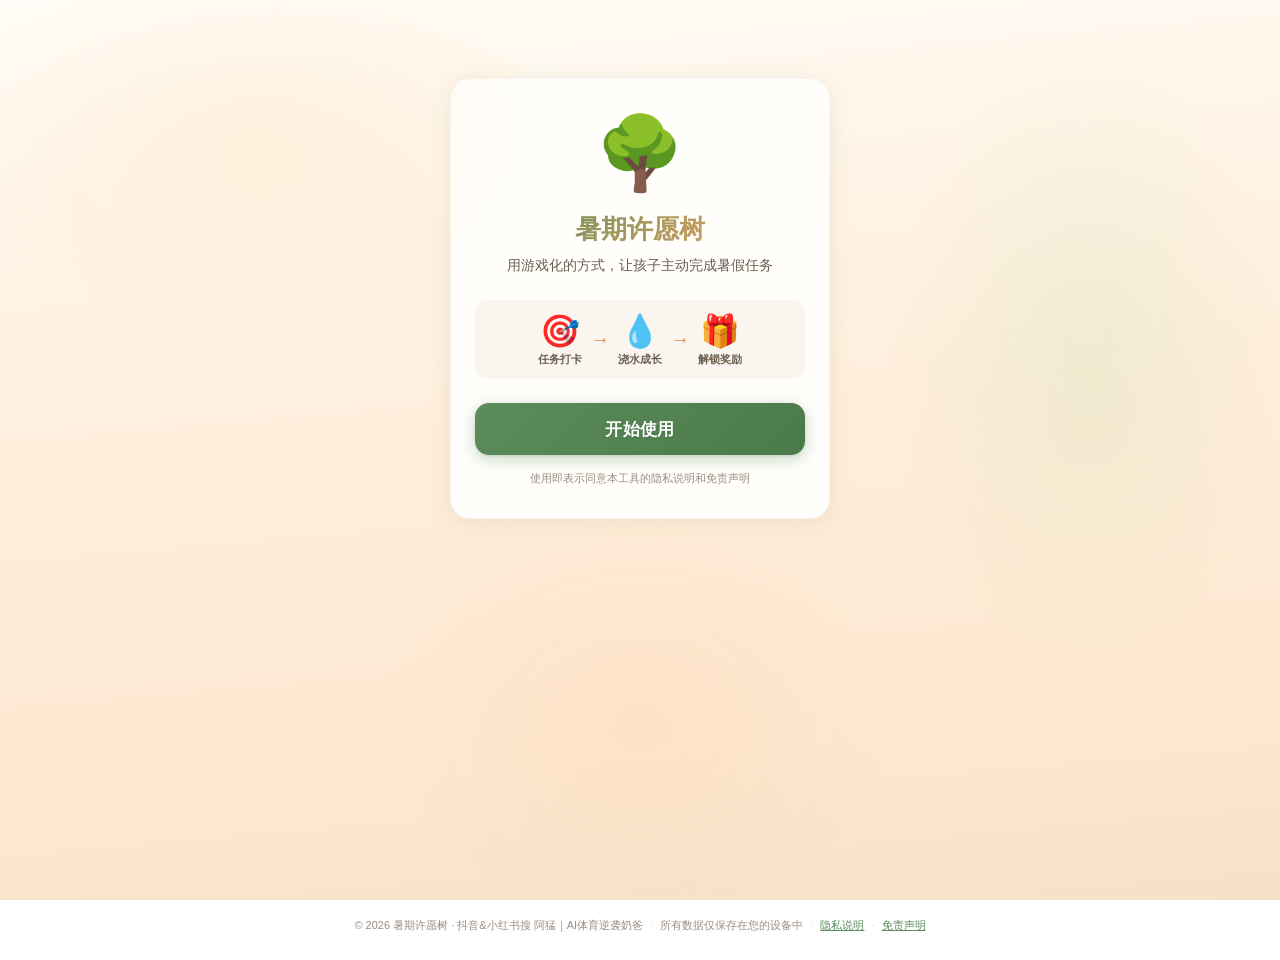
==== commit 2c84ca27: "footer加抖音小红书搜" ====
--- a/index.html
+++ b/index.html
@@ -2268,7 +2268,7 @@
 
   <!-- Footer -->
   <footer class="site-footer">
-    <span class="footer-text">© 2026 暑期许愿树 · 阿猛｜AI体育逆袭奶爸</span>
+    <span class="footer-text">© 2026 暑期许愿树 · 抖音&小红书搜 阿猛｜AI体育逆袭奶爸</span>
     <span class="footer-divider">·</span>
     <span class="footer-text">所有数据仅保存在您的设备中</span>
     <span class="footer-divider">·</span>
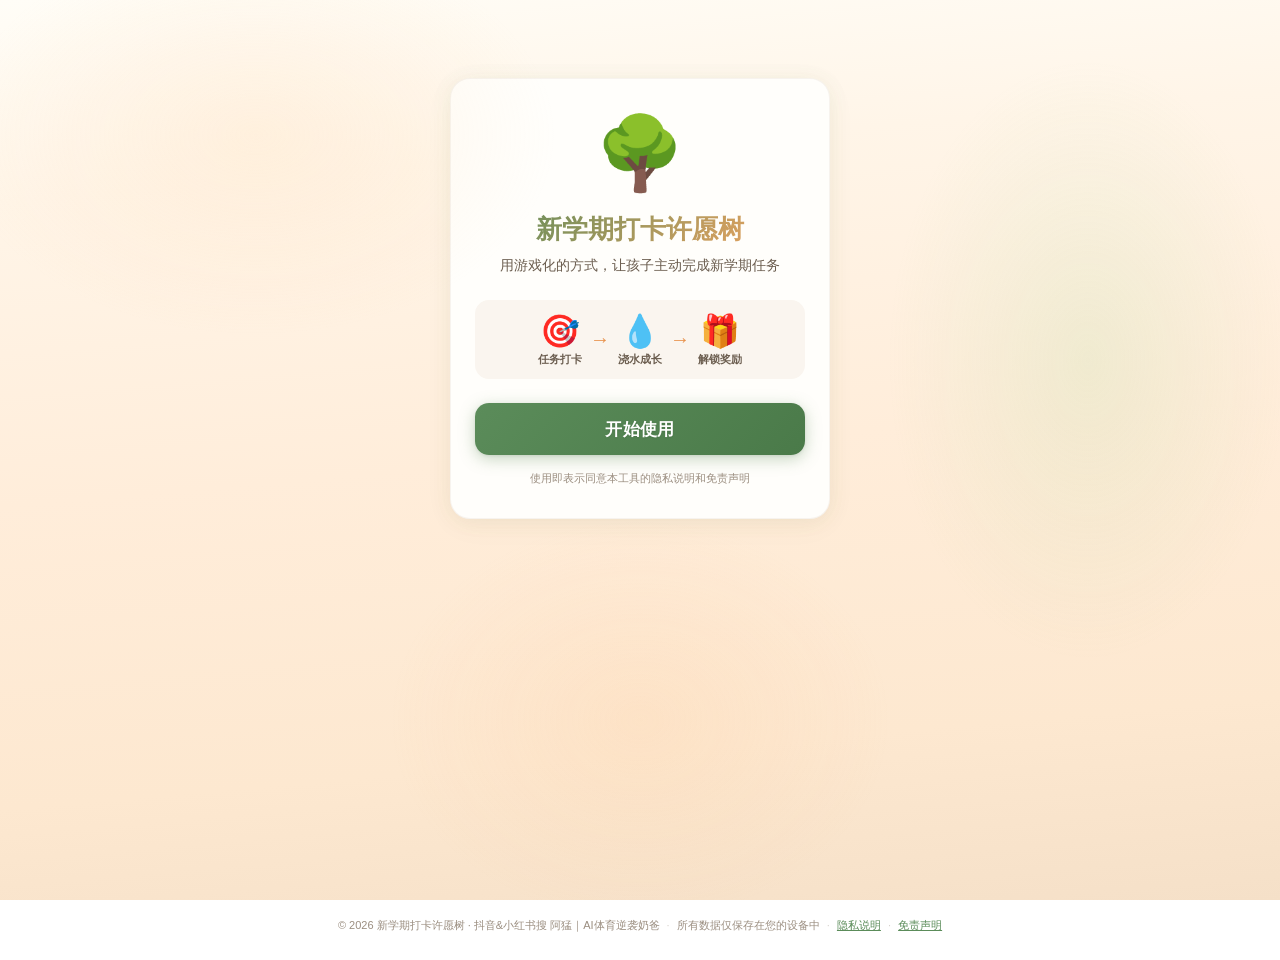
==== commit 10b6bca4: "新学期改版：更名新学期打卡许愿树 + 打卡类别 + 随机任务可删除恢复 + 任务池扩充" ====
--- a/index.html
+++ b/index.html
@@ -7,18 +7,18 @@
   <meta name="apple-mobile-web-app-capable" content="yes">
   <meta name="apple-mobile-web-app-status-bar-style" content="default">
   <meta name="apple-mobile-web-app-title" content="许愿树">
-  <title>🌳 暑假许愿树</title>
-
-  <!-- 树形 SVG 图标（绿色圆底 + 层叠树冠 + 棕色树干） -->
-  <link rel="icon" type="image/svg+xml" href="data:image/svg+xml,%3Csvg xmlns='http://www.w3.org/2000/svg' viewBox='0 0 512 512'%3E%3Crect width='512' height='512' rx='112' fill='%235B8C5A'/%3E%3Ccircle cx='256' cy='170' r='110' fill='%237EC87B'/%3E%3Ccircle cx='185' cy='225' r='85' fill='%236DAF68'/%3E%3Ccircle cx='327' cy='225' r='85' fill='%236DAF68'/%3E%3Ccircle cx='225' cy='150' r='70' fill='%238FD88D'/%3E%3Ccircle cx='295' cy='155' r='65' fill='%238FD88D'/%3E%3Ccircle cx='256' cy='120' r='55' fill='%23A0E898'/%3E%3Crect x='238' y='280' width='36' height='130' rx='10' fill='%23C4956A'/%3E%3Crect x='228' y='390' width='56' height='25' rx='12' fill='%23A0724A'/%3E%3C/svg%3E">
-  <link rel="apple-touch-icon" sizes="180x180" href="data:image/svg+xml,%3Csvg xmlns='http://www.w3.org/2000/svg' viewBox='0 0 512 512'%3E%3Crect width='512' height='512' rx='112' fill='%235B8C5A'/%3E%3Ccircle cx='256' cy='170' r='110' fill='%237EC87B'/%3E%3Ccircle cx='185' cy='225' r='85' fill='%236DAF68'/%3E%3Ccircle cx='327' cy='225' r='85' fill='%236DAF68'/%3E%3Ccircle cx='225' cy='150' r='70' fill='%238FD88D'/%3E%3Ccircle cx='295' cy='155' r='65' fill='%238FD88D'/%3E%3Ccircle cx='256' cy='120' r='55' fill='%23A0E898'/%3E%3Crect x='238' y='280' width='36' height='130' rx='10' fill='%23C4956A'/%3E%3Crect x='228' y='390' width='56' height='25' rx='12' fill='%23A0724A'/%3E%3C/svg%3E">
-
-  <!-- manifest（data URI 直接嵌入，不用 Blob URL） -->
-  <link rel="manifest" href="data:application/json,%7B%22name%22%3A%22%E6%9A%91%E5%81%87%E8%AE%B8%E6%84%BF%E6%A0%91%22%2C%22short_name%22%3A%22%E8%AE%B8%E6%84%BF%E6%A0%91%22%2C%22description%22%3A%22%E5%AD%A9%E5%AD%90%E7%9A%84%E6%9A%91%E6%9C%9F%E4%BB%BB%E5%8A%A1%E6%89%93%E5%8D%A1%E6%B8%B8%E6%88%8F%22%2C%22start_url%22%3A%22.%22%2C%22display%22%3A%22standalone%22%2C%22background_color%22%3A%22%235B8C5A%22%2C%22theme_color%22%3A%22%235B8C5A%22%2C%22icons%22%3A%5B%7B%22src%22%3A%22data%3Aimage%2Fsvg%2Bxml%2C%253Csvg%20xmlns%3D'http%3A%2F%2Fwww.w3.org%2F2000%2Fsvg'%20viewBox%3D'0%200%20512%20512'%253E%253Crect%20width%3D'512'%20height%3D'512'%20rx%3D'112'%20fill%3D'%235B8C5A'%2F%253E%253Ccircle%20cx%3D'256'%20cy%3D'170'%20r%3D'110'%20fill%3D'%237EC87B'%2F%253E%253Ccircle%20cx%3D'185'%20cy%3D'225'%20r%3D'85'%20fill%3D'%236DAF68'%2F%253E%253Ccircle%20cx%3D'327'%20cy%3D'225'%20r%3D'85'%20fill%3D'%236DAF68'%2F%253E%253Ccircle%20cx%3D'225'%20cy%3D'150'%20r%3D'70'%20fill%3D'%238FD88D'%2F%253E%253Ccircle%20cx%3D'295'%20cy%3D'155'%20r%3D'65'%20fill%3D'%238FD88D'%2F%253E%253Ccircle%20cx%3D'256'%20cy%3D'120'%20r%3D'55'%20fill%3D'%23A0E898'%2F%253E%253Crect%20x%3D'238'%20y%3D'280'%20width%3D'36'%20height%3D'130'%20rx%3D'10'%20fill%3D'%23C4956A'%2F%253E%253Crect%20x%3D'228'%20y%3D'390'%20width%3D'56'%20height%3D'25'%20rx%3D'12'%20fill%3D'%23A0724A'%2F%253E%253C%2Fsvg%253E%22%2C%22sizes%22%3A%22512x512%22%2C%22type%22%3A%22image%2Fsvg%2Bxml%22%2C%22purpose%22%3A%22any%20maskable%22%7D%5D%7D">
+  <title>🌳 新学期打卡许愿树</title>
+
+  <!-- PNG 树形图标（构建时自动生成） -->
+  <link rel="icon" type="image/png" href="[data-uri]">
+  <link rel="apple-touch-icon" sizes="180x180" href="__ICON_PNG__">
+
+  <!-- manifest（构建时注入 PNG data URI） -->
+  <link rel="manifest" href="data:application/json,%7B%22name%22%3A%22%E6%96%B0%E5%AD%A6%E6%9C%9F%E6%89%93%E5%8D%A1%E8%AE%B8%E6%84%BF%E6%A0%91%22%2C%22short_name%22%3A%22%E8%AE%B8%E6%84%BF%E6%A0%91%22%2C%22start_url%22%3A%22.%22%2C%22display%22%3A%22standalone%22%2C%22background_color%22%3A%22%235B8C5A%22%2C%22theme_color%22%3A%22%235B8C5A%22%2C%22icons%22%3A%5B%7B%22src%22%3A%22data%3Aimage%2Fpng%3Bbase64%2CiVBORw0KGgoAAAANSUhEUgAAAgAAAAIACAYAAAD0eNT6AAAeyUlEQVR4nO3YTcolW1qG4TM%2Bh2D1RRQ5YKOgZiCewo5oRxTbdsQZVMMRKOIARKehZB6%2FOvnz%2FezYsSKe933XFXD1LMzcEWs998kffvCUen712z%2F8X4CJ0verx3PLkz5oAFOk73OP580nfTgAdpO%2B9z0bPumPHoDXpffBM%2BxJf9AAPCe9H56GT%2FqjBWCt9K54Cj%2FpjxOAe6T3xlPkSX%2BIAGSk98cTeNIfHQC1pHfJc%2FGT%2FsAAqC29U57FT%2FqDAqCX9G55Tj7pDwiA3tI75jn4pD8YAGZJ75rngyf9gQAwW3rnPN886Q8CgL2kd89j%2FAEISe%2Fftk%2F6xQPAr4TAvU%2F6ZQPAl9K7OP5Jv2AAeE96J0c%2B6ZcKAI9I7%2BWYJ%2F0iAeAZ6f1s%2FaRfHgCckd7Rlk%2F6pQHACuk9bfWkXxYArJTe1RZP%2BiUBwBXS%2B1r2Sb8YALhDem9LPemXAQB3Su9uiSf9EgAgIb2%2F0Sf94wNAUnqHI0%2F6RweACtJ7fOuT%2FrEBoJL0Lt%2FypH9kAKgovc%2BXPukfFwAqS%2B%2F0JU%2F6RwWADtJ7vfRJ%2F5gA0El6t5c96R8SADpJ7%2FaSJ%2F0jAkBH6f0%2B9aR%2FPADoLL3jTz3pHw0AJkjv%2BaEn%2FWMBwCTpXX%2FoSf9IwON%2B87tfx%2F8MwGPS%2B%2F7hk%2F6BYCefBjwt%2FRvALtL7%2Fu6T%2FnFgqvTICwOoIb3zrz7pHwWmSA%2B3KIDa0nv%2F3ZP%2BQaCj9CBXkH4H0E1677960j8GdJIe3MrS7wa6SO%2F%2B5yf9I0B16VHtLP3uoLL0%2FgsAeEV6OCdKv1OoxvhDIemR3EH6HUMlxh%2BC0oO4s%2FS7hwoEANwoPXyIAXhh%2FOEG6ZFDCMBrBABcJD1qCAF4j%2FGHxdIjhhCARwkAWCA9WggBOMr4wwnpkbrb3%2F3XX8f%2FDEIA1hEAcFB6lFaP%2BlXSfzchAO8z%2FvCg9AhVHvtdoiD9DcJqAgDekR6d7qM%2FMQbS3ySsYvzhDemhmTb6k2Ig%2FW3CKgIAvpAelx1Gf0oMpL9VOMv4w%2F9LD8quw985BNLfLJwlANhaekQMvxCAFAHAttLDYfjnhED6W4ZnGH%2B2kx4Lwy8EoAoBwDbSA2H8RQBUYvwZLz0Khl8IQFUCgLHSQ2D8RQBUJgAYKT0Ahl8IpM8AfMT4M0764jf%2BIkAE0IUAYIT0ZX9m%2FP%2F%2Bv%2F82Pqgdpd%2BlEKA7AUB76Qv%2BW7%2F9j7981aehXyU9vlWk37UIoDPjT2vpi%2F2tsb9y%2FEWBCIBVBAAtVR78u8d%2F9yBIj7sIoCsBQDvVRz89%2FjvGQHrcRQAdCQBaqT761cZ%2FpxhIj7sIoBvjTxvVR7%2F6%2BO8QA%2BlxFwF0IwAor8Pwdxr%2FySGQHncRQCcCgNI6DH%2FX8Z8aAulxFwF0IQAoq8PwTxj%2FiSGQHncRQAcCgJI6DP%2B08e8SAo%2F%2B%2BdLjLgKozvhTTofhnzz%2Bd4fAlX%2F%2Bl3eVHnkRQFUCgDI6DP9OAbA6BO7%2Bc7%2F3%2FtKjLwKoQABQgvGvrcPgH42AakGQPoPsRwAQ12X4dx3%2FIyGQ%2FvOdiYAKMZA%2Bi%2BxFABDVafwFwNsRkP4zrQyAdAikzyT7MP7EdBp%2B49%2Fb2XcvAphKAHA749%2FXP%2FzPL9J%2Fljsj4O4QSJ9R9iAAuF2n8RcA3w9%2FxwhY%2BT0IAKYQANzK%2BPfy1vDvHgF3hED6rDKfAOA23cZ%2F5wB4ZPi7RcBV34gIoCsBwC26Df%2Bu4390%2BLuFwJXfiwigGwHA5TqO%2F44BcHb8O0TA1d%2BMCKATAcDljH9tq4ZfBFwXAukzzEwCgEt1HP%2BdAuCK8a8eAXd9QyKA6gQAlzH%2BdV05%2FCLguhBIn2lmEQBcpuP47xAAd41%2F5Qi4%2B5sSAFQkALhE1%2F%2F6nx4Ad4%2B%2FABAB1CUAWM7415QYfxEgAqhLALBc1%2FGfHADJ8a8aAalvTABQhfFnqc7jPzUA0sNfNQKS35kIoAoBwBLGv5b02IuA60MgfebpTwCwROfxnxYA6ZHvEgHpb%2B5sBKTPPP0JAE7r%2Fl%2F%2FkwIgPe4CQATQhwDgFONfS3rcRcC9ASACOEMAcEr38Z8UAOlR7xgB6W9vRQSk7wD6EgA8bcJ%2F%2FU8JgPSYCwARQD8CgKdNGP8JAZAe8s4RkP72VkVA%2Bi6gJwHAU6aMf%2FcASA949whIf3sigCQBwFOmBEB6wHcf%2F3QATIqA9J1APwKAw6aMf%2BcASI%2F2pAhIf4MigBQBwGECIC892AJAANCfAOCQSePfNQDSYz0tAtLfoAggRQBwiAAw%[base64]%2BvgLgPoEwPkAEAG8RQDwJgFg%2FNMEwJoISN8l1CQAeJMAEABpAkAAcB0BwKt2GP%2BqAZAe3WoEgAjgGgKAVwkAAVCFABAAXEMA8J0jl0r6AhQA8wmANQEgAviWAOA7u4x%2FxQBIj21VAmBNBKTvFmoRAHxHAAiAagSAAGA9AcBXdvrn%2F2oBkB7ZygSACGA9AcBXdguAShGQHtnKjL8AYD0BwFd2G38B0IcAEACsJQD4igAw%2FlUJgDURkL5jqEMA8Hvd%2Fvn%2Fp3%2F%2FCwGwkaoBsOo7vCsARAAvBAC%2FlwyAT5foXQRAT3cEQPI7FADcTQDwe3cEwJ0X7BECoL7Vv3n6m1sdBgKAowQAn101%2FunLtEMApIe1kx0C4EwQiACOEAB8tioA0pelAJhtxwA4EgQCgCMEAJ%2BdCYD0hdg9AtKj2snu4%2F9RDAgAjhAAfHY0ANIXnwDYkwB4PwYEAEcIAD579NL48V%2F%2BJH7RCYB9CYD3fTqfAoBHCQAeGv0vpS%2B5SRGQHtRujP9jEfBCBPAeAcDDwy8ABECaADgWAB%2BFQPruIUsA8PDwCwABkCYAnguAt0IgffeQJQB4ePh3CIC7IyA9qN0Y%2F3MB8G0IpO8esgQADw%2B%2FABAAaQJgTQC8SN89ZAmAzR0d%2Fx0C4M4ISA9qN8Z%2FbQCIgL0JgE396T%2F90WcCQAB0IgDWB8DLXZC%2Bk7ifANjMy2F%2FNgDSl9u0CEgPakfG%2F5oAEAL7EQAb%2Bfag%2BxcAAdCN%2F%2Fq%2FPgBEwD4EwAZeO%2BACoEYEpAe1G%2BN%2FTwAIgT0IgOHeO9wCQAB0IwDuDQARMJsAGOqjQ%2F3s%2BO8WAFdHQHpQuzH%2B6wPgkQgQAjMJgIEeOcwCIB8B6THtyPhfEwGP3hnpu421BMAwjx5kAZAPABEgACqM%2F5EAEAGzCIBBjhxiAVAjAtKD2o3xzweACJhDAAxx9AALgBoRkB7Ubox%2FjQAQATMIgOaeObgCQAB0JQDqBIAQ6E8ANHbm0AqAGhGQHtRujH%2B9ABABfQmAps4eWAFQIwLSg9qN8f9YIgBEQE8CoKEVh1UAnCcA6gRA%2BluoJBUAIqAfAdDMqoN6JgBEwC8EgPGvJhkAIqAXAdDIykMqANYRALkASL%2F7itIBIAL6EABNrD6gAmAtAXB%2FAKTfeVUVAkAE9CAAGrjicAqA9QTAfQGQfteVVQkAEVCfACjuqoMpAK4hAK4PgPQ7rq5SAIiA2gRAcVUDQAS8TQQY%2F5Rnz7IA2JMAKOzKQykAriUA1gdA%2Bp12UDEAREBdAqCo6uMvAD4mANZJv8suzpxnEbAfAVDQ1QfRvwDcRwCc91f%2F%2Bdv4e%2Byi6viLgJoEQDF3HUT%2FCnAfAWD871I9AERALQKgkDsPoQC4nwg4Nvwv0u%2Bti8r%2F%2FC8CahIAhQiA%2BQTAsfEXAI8TABwlAIq4%2BwCuCgAR8BwB8PHwG%2F9jOgWACKhBABSQOHwCIE8AvD%2F%2BAuCYbgEgAvIEQAECYG87R8Bbwy8Ajjl7hgXAngRAWOrgrQwAEbBGeowrDb%2FxP6ZrAIiALAEQlDx0AqCel%2BFLj3N6%2BAXAcZ0DQATkCICg9KETAPV8OYDpsU4NvwA4ZsX5Td9F6bt4VwIgJH3gVgeACFjjrTFMD%2Fhdo2%2F8j5sQACIgQwCEpA%2BbAKjro3FMD%2FtVoy8Ajlt1dtN3kQDIEAAB6YN2VQCIgDWODGV68FeOvvE%2FblIAiID7CYCbpQ%2BYAKjv7IB2GnsBcM60ABAB9xIAN0sfrqsDQASsccfQvsTCXf%2B%2FjP9aK89s%2Bi4SABkC4EbpgyUA%2BkgPsQCob2oAiID7CIAbpQ%2BVCOglPcbGv67J4y8A7iMAbpI%2BUAKgn%2FQgC4C6pgeACLiHALhJ%2BjDdHQAiYI30KBv%2Felaf0%2FQdJAByBMAN0gdJAPSVHmYBUM8uASACricAbpA%2BRKkAEAFrpMfZ%2BNdxxRlN30ECIEcAXCx9gARAf%2BmBFgB17BYAIuBaAuBi6cMjAmZIj7Txz9tx%2FAXAtQTAxdKHp0IAiIDz0kNt%2FPMEAKsJgAulD44AmCU92AIg56pzmb57RECWALhQ%2BtBUCgARsEZ6tI3%2F%2Fa48k%2Bm7RwBkCYCLpA9MxQAQAeelh9v4308AiICrCICLpA9L1QhIX6YTpAdcANzH%2BAuAKwmAi6QPS9UAEAFrpEfc%2BF%2Fv6nOYvnMEQJ4AuED6oFQPABFwXnrIjf%2F1BIAIuJoAuED6kHQIABFwXnrQjf917jh%2F6TtHAOQJgAukD0mXABAB56WH3fivd9fZS985AiBPACyWPiAiYD%2FpgTf%2B6xh%2FEXAnAbBY%2BnAIgD2lh14AnHfnmUvfNQKgBgGwWPpwdAwAEbBGeuyN%2F%2FPuPm%2Fpu0YA1CAAFksfDhGwt%2FToG%2F%2FjjL8ASBEAC6UPRvcAEAHnpYff%2BB8nAERAigBYKH0oJgSACDjP%2BPeROF%2FpO0YA1CEAFkofiikBIALO%2Bct%2Fy0RA%2Bu%2FdTepspe8YAVCHAFgofSimRYAQeM6nAHhh%2BOtJnqf03SIAahEAi6QPxNQAEAHHfDn%2Bd0RA%2Bu%2FbTfospe8WEVCLAFgkfRgmB4AIeNxrAXBVBKT%2Frt2kz5AA4FsCYJH0YRAB%2FPROAKyOgPTfs5v02Zk2%2FgJgDQGwSPow7BAAIuBj7wXAqghI%2Fx27SZ8ZAcBbBMAi6cOwUwQIgbd9FABnIuDlf5%2F%2BO3aSPidTx18ArCEAFkkfht0CQAS87pEAeCYEvvzfpf%2BOHaTPhgDgEQJggfRB2DUAhMDXjoz%2FoxHw1v8u%2FXetLH0edgkAEXCeAFggfQhEgAj46ckAeC8E3vu%2FT%2F9dK0qfgd3GXwCcJwAWSB8CASAEfjoZAF9GwCP%2Ft%2Bm%2FazXp714A8AwBsED6EAgAIfDTggD4s3%2F%2B488EwIzhFwB8RAAskD4EIkAInAmAl%2BH%2FlgDoPfzTx18AnCcAFkgfAgEgBJ4JgLeG%2F5EQSP9dDb8AEADnCYAF0odABAiBIwHw6PC%2FFwLpv6vhN%2F4C4DwBsED6EAgAIfBIADw7%2FK%2BFQPrvavgFgAA4TwAskD4EIkAMvBUAq0b%2FW9N%2Buymjv9P4C4DzBMAC6UMgAMTAlwFw1ei%2FFgATfrdJwy8AOEIALJA%2BBCJADHz6894x%2FG8FQOffbZr0HSEA%2BhAAC6QPgQDYLwhe%2B%2FNVCYBuv9s06TtCAPQhABZIHwIRkFNptKoGQPXfbZL03SAAehEAJ6UPgADo5aphunP8V0VAhd9tmvTdIAJ6EQALpA%2BACODHZv8CwHrpO8H49yMAFkgfAgHAjwJge%2Bk7QQD0IwAWSB8CEcCPAmBr6btAAPQkABZIHwIBwI8CYGvpu0AA9CQAFkgfAhHAjwJgW%2Bk7QAD0JQAWSB8CAcCPAmBb6TtAAPQlABZIH4K09AXIzwTAftJnPy1993cnABZIH4IK0hchAmA36TNfQfru704ALJA%2BBBWkL0MEwG7SZ76C9N3fnQBYIH0IqkhfiLsTAPtIn%2FUq0nd%2FdwJggfQhqCR9Me5MAOwhfcYrSd%2F93QmABdKHoJL05bgzAbCH9BmvJH33dycAFkgfgmrSF%2BSuBMB86bNdTfru704ALJI%2BCNWkL8pdGf%2B50me6mvSdP4EAWCR9GKpJX5a7EgBzpc90Nek7fwIBsEj6MFSUvjB3JABmSp%2FlitJ3%2FgQCYJH0YagqfXHuRgDMkz7DVaXv%2FAkEwCLpw1BV%2BvLcjQCYJ32Gq0rf%2BRMIgEXSh6Gy9AW6EwEwS%2FrsVpa%2B8ycQAAulD0Rl6Yt0J8Z%2FhvSZrSx9108hABZKH4rq0hfqLgRAf%2BmzWl36rp9CACyUPhQdpC%2FWHQiA3tJntIP0XT%2BFAFgofSg6SF%2BuOxAAvaXPaAfpu34KAbBY%2BmB0kL5gd2D8e0qfzQ7Sd%2FwkAmCx9OHoIn3RTicA%2BkmfyS7Sd%2FwkAmCx9OHoJH3hTiYAekmfxU7Sd%2FwkAmCx9OHoJn3xTiUA%2BkifwW7Sd%2FwkAuAC6QPSTfoCnsr415c%2Be92k7%2FZpBMAF0oeko%2FRFPJEAqC195jpK3%2B3TCIALpA9JV%2BkLeRoBUFf6rHWVvtunEQAXSR%2BUrtIX8zTGv570GesqfadPJAAukj4snaUv6EkEQC3ps9VZ%2Bk6fSABcJH1Yuktf1FMIgDrSZ6q79J0%2BkQC4UPrAdJe%2BsKcw%2Fnnps9Rd%2Bi6fSgBcKH1oJkhf3BMIgKz0GZogfZdPJQAulj44E6Qv8AmMf0b67EyQvsMnEwAXSx%2BeKdIXeXcC4H7pMzNF%2Bg6fTABcLH14Jklf6J0JgHulz8ok6Tt8MgFwg%2FQBmiR9sXdm%2FO%2BRPiOTpO%2Fu6QTADdKHaJr0Bd%2BVALhe%2BmxMk767pxMAN0kfpInSl31Hxv8a6bMwUfrO3oEAuEn6ME2Vvvi7EQDrpc%2FAVOk7ewcC4EbpAzVVegC6Mf7rpL%2F9qdJ39S4EwI3Sh2qy9BB0IgDWSH%2Fzk6Xv6l0IgJulD9Z06VHowvg%2FL%2F2NT5e%2Bo3ciAG6WPlw7SA9EBwLgOelvewfpO3onAiAgfcB2kR6L6oz%2F49Lf8i7Sd%2FNuBEBI%2BqDtIj0c1Rn%2Fj6W%2F4V2k7%2BQdCYCQ9GHbTXpEqhIAb0t%2Fs7tJ38k7EgBB6QO3m%2FSgVPSb3%2F06%2FmeoKP2t7iZ9F%2B9KAASlD92u0uNSiQD4Wvrb3FX6Lt6VAAhLH7xdpYemgk%2Fj%2FyL9Z6kg%2FU3uKn0H70wAFJA%2BgDtLj06F8d89AtLf4M7Sd%2B%2FuBEAB6UPIfiEgAAx%2FBem7d3cCoIj0QeRn6VFa5V%2F%2FZq3038fwz5O%2BcxEApaQPJL9Ij1R68CcGQfqb4hfpu5afCYBC0oeS76VHq9rwdwyB9DfE99J3LT8TAMWkDyavS49YxfGvHgHpb4bXpe9YfiEACkofUN6WHrVq418xAtLfCG9L3618TQAUlT6ovC89cunBrxgA6W%2BC96XvVL4nAApLH1ges%2Fv4JyMg%2Fe55TPou5XUCoLj0weUYAWD0%2BVr6DuVtAqC49OHlOQLA8POz9B3K2wRAA%2BkDzDkCwOjvKn138j4B0ET6ILPOxPFfFQHpd8M66TuTjwmARtIHmvUEgNGfKH1X8hgB0Ez6YHO9yQGQ%2Fm25XvqO5HECoKH0Aed%2BHQMg%2FZtxv%2FTdyDECoKn0QScjPfAfSf8%2B5KTvRI4TAI2lDzz3Sw%2B8AOA16buQ5wiA5tIHn3ulB14A8K30HcjzBMAQ6UuAe6QHXgDwIn3ncZ4AGCR9IXC99MB%2FxHe4h%2FRdxxoCYJj0xcC1l2564B8JAN%2FhbOk7jnUEwEDpC4LrLt30wD8aAL7DmdJ3G2sJgKHSFwXXXLrpgT8SAL7DWdJ3GusJgOHSlwZrL9z0wB8NAN9hf%2Bk7jOsIgA2kLxDWXbrpgX82AHyHPaXvLq4lADaSvkw4f%2BGmB%2F5MAPgO%2B0jfVdxDAGwmfbFw7tJND%2FyKAPAd1pa%2Bo7iPANhU%2BpLhuQs3PfCrAsB3WE%2F6TuJ%2BAmBz6UtnZ8%2B8r%2FTArw4A32Fe%2Bg4iRwAQv4B29Oy7Sg%2F8VQHgO%2Bz1HTKDAOD30pfRDs6%2Bo%2FTAXxkAvsM%2B3yEzCAC%2Bk76cJlr1btIDf0cA%2BA7rf4fMIAB4U%2FqymmD1O0kP%2FJ0B4Dus%2Bx0ygwDgQ%2BnLq6Or3kV64BMB4Dus9x0ygwDgkPSFVtkdv3964JMB4Dus8x0ygwDgKelLrpI7f%2Ff0wFcJAN9h9jtkBgHAaemLb6fLNj3w1QLAd5g%2F%2F%2FQlAFgqfSFOv2zTA185AHyHcIwA4FLpy3LaRZse%2BC4B4DuEjwkAbpW%2BTLtftOmB7xoAvkP4ngCgBBfsY9IDPyUAfIcgAGhsx0s0PfDTA8B3yE4EADSSHngBAHMIAGgkPfACAOYQANBIeuAFAMwhAKCR9MALAJhDAEAj6YEXADCHAIBG0gMvAGAOAQCNpAdeAMAcAgAaSQ%2B8AIA5BAA0kh54AQBzCABoJD3wAgDmEADQSHrgBQDMIQCgkfTACwCYQwBAI%[base64]%2B8AIA5BAA0kh54AQBzCABoJD3wAgDmEADQSHrgBQDMIQCgkfTACwCYQwBAI%[base64]%2B8AIA5BAA0kh54AQBzCABoJD3wAgDmEADQSHrgBQDMIQCgkfTACwCYQwBAI%2BmBFwAwhwCARtIDLwBgDgEAjaQHXgDAHAIAGkkPvACAOQQANJIeeAEAcwgAaCQ98AIA5hAA0Eh64AUAzCEAoJH0wAsAmEMAQCPpgRcAMIcAgEbSAy8AYA4BAI2kB14AwBwCABpJD7wAgDkEADSSHngBAHMIAGgkPfACAOYQANDAP%2F75H7SS%2Fr2AjwkAKCY93qIA9iAAoIj0QAsB2IsAgALSoywCYD8CAMLSYywCYE8CAILSI5yW%2Fv1hZwIAQtLjW0X6PcCuBAAEpEe3mvT7gB0JAAhID2416fcBOxIAcLP02FaVfi%2BwGwEAN0sPbVXp9wK7EQBws%2FTQVpV%2BL7CbHz496T8E7CQ9tFWl3wvs5IeXJ%2F0HgZ2kh7aq9HuBnQgAuFl6ZKtLvx%2FYhQCAm6UHtrr0%2B4FdCAAISI9sVen3AjsRABCQHtqq0u8FdiIAICA9tFWl3wvsRABAQHpoq0q%2FF9iJAICA9NBWlX4vsBMBACHpsa0m%2FT5gNwIAQtKDW036fcBuBAAEpUe3ivR7gB0JAAhLj29a%2BveHXQkAKCA9wsYf9vPDl0%2F6DwM7S4%2Bx8Yd9%2FPDtk%2F4Dwe7So2z8YQ8CAIpKD7Thh9kEADSSHm9jD3MIAADY0HcBIAIAYLZXx18AAMBsAgAANiQAAGBDAgAANvRmAIgAAJjp3fEXAAAwkwAAgA0JAADY0IcBIAIAYJaHxl8AAMAsAgAANvRwAIgAAJjh0PgLAACYQQAAwIYOB4AIAIDenhp%2FAQAAvT0dACIAAHo6Nf4CAAB6EgAAsKHTASACAKCXJeMvAACgl2UBIAIAoIel4y8AAKCH5QEgAgCgtkvGXwAAQG2XBYAIAICaLh1%2FAQAANV0eACIAAGq5ZfwFAADUclsAiAAAqOHW8RcAAFDD7QEgAgAgKzL%2BIgAAcqLjLwAAICO9%2F5%2Bf9I8AADtJ7%2F5XT%2FrHAIAdpPf%2Buyf9gwDADtJ7%2F%2BqT%2FlEAYLL0zr%2F7pH8cAJgove8fPukfCAAmSu%2F7Q0%2F6RwKASdK7fuhJ%2F1gAMEF6z5960j8aAHSW3vFTT%2FrHA4CO0vu95En%2FiADQSXq3lz3pHxIAOknv9tIn%2FWMCQAfpvb7kSf%2BoAFBZeqcvfdI%2FLgBUlN7nW570jwwAlaR3%2BdYn%2FWMDQAXpPY486R8dAJLSOxx90j8%2BACSk97fEk34JAHCn9O6WetIvAwDukN7bsk%2F6xQDAFdL72uJJvyQAWCm9q62e9MsCgBXSe9rySb80ADgjvaOtn%2FTLA4BnpPdzzJN%2BkQDwiPRejnzSLxUA3pPeyfFP%2BgUDwJfSu7jVk37ZAPAr45970i8egD2l988jAgC4WXr3PN886Q8CgNnSO%2Bf54El%2FIADMkt41z8En%2FcEA0Ft6xzwnn%2FQHBEAv6d3yLH7SHxQAtaV3ynPxk%2F7AAKglvUuewJP%2B6ADISO%2BPp8iT%2FhABuEd6bzyFn%2FTHCcBa6V3xNHzSHy0Az0nvh2fYk%2F6gAXhdeh88Gz7pjx5gN%2Bl73%2BN580kfDoAp0ve5x3PLkz5oAFdJ36%2Ber5%2F%2FA4ffzPDoxGraAAAAAElFTkSuQmCC%22%2C%22sizes%22%3A%22512x512%22%2C%22type%22%3A%22image%2Fpng%22%2C%22purpose%22%3A%22any%20maskable%22%7D%5D%7D">
 
   <style>
 /* ==============================================
-   暑假许愿树 PWA — 样式系统
+   新学期打卡许愿树 PWA — 样式系统
    统一 UI 主题（温暖自然风格）
    ============================================== */
 
@@ -1980,8 +1980,8 @@
   <div id="state-welcome" class="state-container">
     <div class="welcome-card">
       <div class="welcome-icon">🌳</div>
-      <h1 class="welcome-title">暑期许愿树</h1>
-      <p class="welcome-subtitle">用游戏化的方式，让孩子主动完成暑假任务</p>
+      <h1 class="welcome-title">新学期打卡许愿树</h1>
+      <p class="welcome-subtitle">用游戏化的方式，让孩子主动完成新学期任务</p>
       <div class="welcome-flow">
         <div class="welcome-step"><span>🎯</span><p>任务打卡</p></div>
         <div class="welcome-arrow">→</div>
@@ -1998,7 +1998,7 @@
   <div id="state-activation" class="state-container">
     <div class="activation-card">
       <div class="activation-icon">🌳</div>
-      <h1 class="activation-title">欢迎来到暑期许愿树</h1>
+      <h1 class="activation-title">欢迎来到新学期打卡许愿树</h1>
       <ul class="activation-features">
         <li>💧 每天完成任务，为许愿树浇水</li>
         <li>🎲 每日趣味随机任务，每天都有惊喜</li>
@@ -2209,7 +2209,7 @@
       <!-- 设置列表 -->
       <div class="parent-menu" id="parent-menu">
         <button class="menu-item" data-panel="password">🔒 修改密码</button>
-        <button class="menu-item" data-panel="subjects">📚 学科设置</button>
+        <button class="menu-item" data-panel="subjects">📚 打卡类别</button>
         <button class="menu-item" data-panel="exercise">🏃 运动设置</button>
         <button class="menu-item" data-panel="random">🎲 随机任务设置</button>
         <button class="menu-item" data-panel="talent">🎵 特长任务设置</button>
@@ -2268,7 +2268,7 @@
 
   <!-- Footer -->
   <footer class="site-footer">
-    <span class="footer-text">© 2026 暑期许愿树 · 抖音&小红书搜 阿猛｜AI体育逆袭奶爸</span>
+    <span class="footer-text">© 2026 新学期打卡许愿树 · 抖音&小红书搜 阿猛｜AI体育逆袭奶爸</span>
     <span class="footer-divider">·</span>
     <span class="footer-text">所有数据仅保存在您的设备中</span>
     <span class="footer-divider">·</span>
@@ -2279,7 +2279,7 @@
 
   <script>
 /* ==============================================
-   暑假许愿树 PWA — 核心逻辑
+   新学期打卡许愿树 PWA — 核心逻辑
    Session 1: 状态机 + 数据层 + 激活码完整实现
    ============================================== */
 
@@ -2984,7 +2984,7 @@
 // 7. 设置向导模块（完整实现）
 // ============================================
 
-/** 预设学科 */
+/** 预设打卡类别（学科） */
 const PRESET_SUBJECTS = ['语文', '数学', '英语', '科学', '物理', '化学', '生物', '地理', '历史', '政治'];
 
 /** 分龄默认运动库 */
@@ -3017,7 +3017,7 @@
   { title: '设置家长密码', desc: '用于进入管理面板，请牢记' },
   { title: '许愿树风格 & 命名', desc: '选择孩子喜欢的树型，给树取个名字' },
   { title: '任务强度选择', desc: '决定许愿树完全成长需要的总水滴数' },
-  { title: '学科设置', desc: '设置暑假需要打卡的学科' },
+  { title: '打卡类别', desc: '设置新学期需要打卡的类别' },
   { title: '运动任务难度', desc: '调整每项运动的数量要求' },
   { title: '设置奖励', desc: '为孩子设置成长奖励' },
   { title: '确认设置', desc: '' },
@@ -3134,9 +3134,9 @@
 // ----- 第 3 步：任务强度 -----
 function renderStep3_Intensity(body) {
   const modes = [
-    { key: 60, icon: '🌱', name: '轻松模式', drops: 60, days: '12-15', scene: '低年级、暑期较短' },
+    { key: 60, icon: '🌱', name: '轻松模式', drops: 60, days: '12-15', scene: '低年级、学期较短' },
     { key: 100, icon: '🌿', name: '标准模式', drops: 100, days: '20-25', scene: '默认推荐' },
-    { key: 150, icon: '🌳', name: '挑战模式', drops: 150, days: '30-35', scene: '高年级、暑期较长' },
+    { key: 150, icon: '🌳', name: '挑战模式', drops: 150, days: '30-35', scene: '高年级、学期较长' },
   ];
   const isCustom = setupData.stageMode !== 'auto' || ![60, 100, 150].includes(setupData.treeTotalDrops);
   let html = '<label class="input-label">选择任务强度</label><div class="intensity-options">';
@@ -3182,17 +3182,17 @@
   };
 }
 
-// ----- 第 4 步：学科设置 -----
+// ----- 第 4 步：打卡类别 -----
 function renderStep4_Subjects(body) {
   const selected = new Set(setupData.subjects);
-  let html = '<label class="input-label">选择学科（点击选中/取消）</label><div class="chip-row">';
+  let html = '<label class="input-label">选择打卡类别（点击选中/取消）</label><div class="chip-row">';
   PRESET_SUBJECTS.forEach(sub => {
     html += '<span class="chip' + (selected.has(sub) ? ' selected' : '') + '" data-subj="' + sub + '">' + sub + '</span>';
   });
   html += '</div>';
   // 自定义学科
-  html += '<div class="form-group" style="margin-top:14px"><label class="input-label">自定义学科（最多 3 个）</label>' +
-    '<div style="display:flex;gap:8px"><input type="text" id="custom-subj-inp" placeholder="输入学科名称" maxlength="8">' +
+  html += '<div class="form-group" style="margin-top:14px"><label class="input-label">自定义类别（最多 3 个）</label>' +
+    '<div style="display:flex;gap:8px"><input type="text" id="custom-subj-inp" placeholder="输入类别名称" maxlength="8">' +
     '<button class="btn btn-sm btn-outline" id="btn-add-subj">添加</button></div></div>' +
     '<div class="chip-row" id="custom-chip-row" style="margin-top:8px">';
   (setupData.customSubjects || []).forEach(s => {
@@ -3221,11 +3221,11 @@
     const val = inp.value.trim();
     if (!val) return;
     if ((setupData.customSubjects || []).length >= 3) {
-      body.querySelector('#subj-error').textContent = '最多添加 3 个自定义学科';
+      body.querySelector('#subj-error').textContent = '最多添加 3 个自定义类别';
       return;
     }
     if ((setupData.customSubjects || []).includes(val) || PRESET_SUBJECTS.includes(val)) {
-      body.querySelector('#subj-error').textContent = '学科重复';
+      body.querySelector('#subj-error').textContent = '类别重复';
       return;
     }
     setupData.customSubjects = [...(setupData.customSubjects || []), val];
@@ -3378,7 +3378,7 @@
         '<li>🔒 家长密码：' + '●'.repeat((d.parentPassword || '').length) + '</li>' +
         '<li>🌳 树型风格：' + treeLabel + '</li>' +
         '<li>💧 总目标水滴：' + d.treeTotalDrops + ' 滴（' + modeLabel + '）</li>' +
-        '<li>📚 学科：' + d.subjects.length + ' 科（' + d.subjects.join('、') + '）</li>' +
+        '<li>📚 打卡类别：' + d.subjects.length + ' 项（' + d.subjects.join('、') + '）</li>' +
         '<li>🏃 运动项目：' + Object.keys(d.exerciseSettings).length + ' 项</li>' +
         '<li>🎁 奖项：' + (d.awards.length || 0) + ' 个</li>' +
       '</ul>' +
@@ -3425,7 +3425,7 @@
     }
     case 4: {
       if (setupData.subjects.length === 0) {
-        const err = $('#subj-error'); if (err) err.textContent = '至少选择 1 个学科'; return false;
+        const err = $('#subj-error'); if (err) err.textContent = '至少选择 1 个类别'; return false;
       }
       return true;
     }
@@ -3492,47 +3492,83 @@
 
 // ----- 随机任务池 -----
 const RANDOM_TASK_POOL = {
-  家务: ['扫地（客厅）', '拖地（厨房）', '收拾垃圾桶', '餐后擦桌子', '叠衣服', '整理自己书桌', '给植物浇水', '帮家人盛饭'],
-  探索: ['去户外找一个不认识的植物或昆虫并查名字', '用手机拍一张今天最美的照片', '观察天空的云并画下来', '找一片最喜欢的叶子做成书签'],
-  创造: ['用家里的废旧物品做一个小玩具', '画一幅画送给家人', '用乐高/积木搭一个作品'],
-  社交: ['给亲人打一个问候电话', '帮爸爸/妈妈倒一杯水并说辛苦了', '教爸爸/妈妈一个技能', '对家人说一句真心赞美', '和家人分享一件今天开心的事', '和邻居小朋友分享零食'],
+  家务: ['扫地（客厅）', '拖地（厨房）', '收拾垃圾桶', '餐后擦桌子', '叠衣服', '整理自己书桌', '帮家人盛饭', '整理自己的书包', '清洗自己的水杯', '睡前把第二天要穿的衣服准备好'],
+  探索: ['去户外找一个不认识的植物或昆虫并查名字', '用手机拍一张今天最美的照片', '观察天空的云并画下来', '找一片最喜欢的叶子做成书签', '预习明天要学的一篇课文并提一个问题', '找一个课本外的新成语并查意思', '观察今晚的月亮并画出它的形状'],
+  创造: ['用家里的废旧物品做一个小玩具', '画一幅画送给家人', '用乐高/积木搭一个作品', '用彩纸设计一张新学期课表', '画一幅新学期第一天的画', '给课本包一个漂亮的书皮'],
+  社交: ['给亲人打一个问候电话', '教爸爸/妈妈一个技能', '对家人说一句真心赞美', '和家人分享一件今天开心的事', '和邻居小朋友分享零食', '给一位同学讲一个假期里的趣事', '和同学约定一件明天一起做的事', '主动向老师或同学微笑问好'],
 };
 
-/** 从运动库随机抽取今日运动 */
+/** 计算某类别的有效任务池：默认 + 自定义 − 已删除（抽取与展示共用） */
+function getQuestPool(data, cat) {
+  const base = RANDOM_TASK_POOL[cat] || [];
+  const extras = (data._customRandomTasks && data._customRandomTasks[cat]) || [];
+  const removed = (data._removedRandomTasks && data._removedRandomTasks[cat]) || [];
+  const merged = [];
+  base.concat(extras).forEach(t => {
+    if (!removed.includes(t) && !merged.includes(t)) merged.push(t);
+  });
+  return merged;
+}
+
+/** 从运动库随机抽取今日运动（2天内不重复） */
 function pickRandomExercise(data) {
   const settings = data.exerciseSettings || {};
-  const names = Object.keys(settings);
+  let names = Object.keys(settings);
   if (names.length === 0) return { name: '跳绳', count: 100, unit: '个' };
-  const idx = Math.floor(Math.random() * names.length);
-  const name = names[idx];
-  // 随机数用于视觉效果，允许 Math.random
+
+  // 排除最近2天的运动
+  const recent = data.stats._recentExercises || [];
+  let pool = names.filter(n => !recent.includes(n));
+  if (pool.length === 0) pool = names; // 项目太少时允许重复
+
+  const idx = Math.floor(Math.random() * pool.length);
+  const name = pool[idx];
+
+  // 记录最近2天
+  recent.unshift(name);
+  if (recent.length > 2) recent.pop();
+  data.stats._recentExercises = recent;
+
   return { name, count: settings[name].count, unit: settings[name].unit || '个' };
 }
 
-/** 从随机任务池抽取（四类混合，权重均等） */
+/** 从随机任务池抽取（四类混合，权重均等；2天内不重复具体任务） */
 function pickRandomQuest(data) {
   const cats = data.randomTaskCategories || ['家务', '探索', '创造', '社交'];
-  const avail = cats.filter(c => RANDOM_TASK_POOL[c] && RANDOM_TASK_POOL[c].length > 0);
-  if (avail.length === 0) return { cat: '家务', text: '扫地（客厅）' };
-  // 连续 3 天同类型强制换类
-  let cat;
-  if (data.dailyTasks.randomTaskCat && data.stats._lastRandomCats) {
-    const last = data.stats._lastRandomCats || [];
-    if (last.length >= 3 && last.every(c => c === last[0]) && last[0] === data.dailyTasks.randomTaskCat) {
-      const others = avail.filter(c => c !== last[0]);
-      cat = others[Math.floor(Math.random() * others.length)] || avail[0];
-    } else {
-      cat = avail[Math.floor(Math.random() * avail.length)];
-    }
-  } else {
-    cat = avail[Math.floor(Math.random() * avail.length)];
+  const avail = cats.filter(c => getQuestPool(data, c).length > 0);
+  if (avail.length === 0) {
+    // 极端情况：所有类别任务都被删光，回退到默认池
+    const fbCat = cats[0] || '家务';
+    const fbPool = RANDOM_TASK_POOL[fbCat] || RANDOM_TASK_POOL['家务'] || [];
+    return { cat: fbCat, text: fbPool[0] || '整理自己的书桌' };
   }
-  // 记录最近 3 天类别
-  if (!data.stats._lastRandomCats) data.stats._lastRandomCats = [];
-  data.stats._lastRandomCats.push(cat);
-  if (data.stats._lastRandomCats.length > 3) data.stats._lastRandomCats.shift();
-  const pool = RANDOM_TASK_POOL[cat];
-  const text = pool[Math.floor(Math.random() * pool.length)];
+
+  // 记录最近类别 + 具体任务
+  const recentCats = data.stats._lastRandomCats || [];
+  const recentItems = data.stats._recentQuests || [];
+
+  // 选择类别：排除最近2天选过的类别（有足够类别时）
+  let catPool = avail.filter(c => !recentCats.includes(c));
+  if (catPool.length === 0) catPool = avail;
+
+  let cat = catPool[Math.floor(Math.random() * catPool.length)];
+
+  // 选择具体任务：排除最近2天选过的任务
+  const taskPool = getQuestPool(data, cat);
+  let itemPool = taskPool.filter(t => !recentItems.includes(t));
+  if (itemPool.length === 0) itemPool = taskPool;
+
+  const text = itemPool[Math.floor(Math.random() * itemPool.length)];
+
+  // 记录
+  recentCats.unshift(cat);
+  if (recentCats.length > 2) recentCats.pop();
+  data.stats._lastRandomCats = recentCats;
+
+  recentItems.unshift(text);
+  if (recentItems.length > 2) recentItems.pop();
+  data.stats._recentQuests = recentItems;
+
   return { cat, text };
 }
 
@@ -4344,7 +4380,8 @@
   }
 
   const bonus = dt.luckyDay ? 2 : 1;
-  const actual = data.postMaxMode
+  // 满级模式或幸运日可突破每日上限
+  const actual = (data.postMaxMode || dt.luckyDay)
     ? n * bonus
     : Math.min(n * bonus, DAILY_MAX_DROPS - dt.waterToday);
 
@@ -4422,12 +4459,16 @@
 function swapExercise() {
   const data = Storage.getAll();
   if (data.dailyTasks.exerciseDone || data.dailyTasks.exerciseSwapCount >= 2) return;
-  // 重抽不包含当前
-  let ex;
-  do { ex = pickRandomExercise(data); }
-  while (ex.name === data.dailyTasks.exerciseTaskToday.split(' ')[0] && Object.keys(data.exerciseSettings).length > 1);
+  // 重抽不包含当前（swap内不记录历史，避免污染2天窗口）
+  const settings = data.exerciseSettings || {};
+  let names = Object.keys(settings);
+  if (names.length <= 1) return;
+  const curName = data.dailyTasks.exerciseTaskToday.split(' ')[0];
+  let pool = names.filter(n => n !== curName);
+  if (pool.length === 0) pool = names;
+  const name = pool[Math.floor(Math.random() * pool.length)];
   data.dailyTasks.exerciseSwapCount++;
-  data.dailyTasks.exerciseTaskToday = ex.name + ' ' + ex.count + (ex.unit || '个');
+  data.dailyTasks.exerciseTaskToday = name + ' ' + settings[name].count + (settings[name].unit || '个');
   Storage._save();
   renderChildUI(data);
 }
@@ -4449,12 +4490,18 @@
 function swapRandomTask() {
   const data = Storage.getAll();
   if (data.dailyTasks.randomDone || data.dailyTasks.randomSwapCount >= 2) return;
-  let rd;
-  do { rd = pickRandomQuest(data); }
-  while (rd.text === data.dailyTasks.randomTaskToday);
+  // 重抽不包含当前（swap不记录历史，避免污染2天窗口）
+  const cats = data.randomTaskCategories || ['家务', '探索', '创造', '社交'];
+  const avail = cats.filter(c => getQuestPool(data, c).length > 0);
+  if (avail.length === 0) return;
+  const cat = avail[Math.floor(Math.random() * avail.length)];
+  const taskPool = getQuestPool(data, cat);
+  let itemPool = taskPool.filter(t => t !== data.dailyTasks.randomTaskToday);
+  if (itemPool.length === 0) itemPool = taskPool;
+  const text = itemPool[Math.floor(Math.random() * itemPool.length)];
   data.dailyTasks.randomSwapCount++;
-  data.dailyTasks.randomTaskToday = rd.text;
-  data.dailyTasks.randomTaskCat = rd.cat;
+  data.dailyTasks.randomTaskToday = text;
+  data.dailyTasks.randomTaskCat = cat;
   Storage._save();
   renderChildUI(data);
 }
@@ -4547,7 +4594,7 @@
   { id: 'streak7', icon: '🔥', name: '坚持之星', cond: d => d.stats.streakDays >= 7, text: '连续 7 天打卡，你已经养成了坚持的好习惯！' },
   { id: 'all_hw', icon: '📚', name: '学霸徽章', cond: d => d.dailyTasks.homeworkDone.length >= (d.subjects || []).length && d.subjects.length > 0, text: '单日完成全部学科，知识的大树靠每一天浇灌！' },
   { id: 'lucky', icon: '🍀', name: '幸运之星', cond: d => d.dailyTasks.luckyDay, text: '今天运气真好！获得意外的幸运徽章！' },
-  { id: 'max_tree', icon: '🌳', name: '园丁勋章', cond: d => d.treeStage >= 5, text: '许愿树达到满级！这个暑假，你没有辜负自己！' },
+  { id: 'max_tree', icon: '🌳', name: '园丁勋章', cond: d => d.treeStage >= 5, text: '许愿树达到满级！这个学期，你没有辜负自己！' },
   { id: 'exercise3', icon: '💪', name: '运动达人', cond: d => (d.stats._exerciseStreak || 0) >= 3, text: '连续 3 天完成运动任务，汗水不会骗人！' },
   { id: 'all_task', icon: '🎯', name: '任务大师', cond: d => {
     const dt = d.dailyTasks;
@@ -4743,7 +4790,7 @@
 // 🌳 许愿树点击互动系统
 // ============================================
 const TREE_QUOTES = [
-  '每天进步一点点，暑假结束大不同！',
+  '每天进步一点点，学期结束大不同！',
   '不是因为厉害才开始，是因为开始了才厉害。',
   '今天的汗水，是明天果实的养分。',
   '你比昨天更棒了，真的！',
@@ -4751,7 +4798,7 @@
   '小树苗也要喝水才能长大，你也是哦～',
   '每一个认真完成的任务，都会开花结果。',
   '爸爸妈妈为你感到骄傲。',
-  '你已经不是暑假刚开始的那个自己了。',
+  '你已经不是学期刚开始的那个自己了。',
   '继续浇水，奇迹就在路上。',
   '做自己的英雄，不需要和别人比。',
   '今天的努力，会在明天悄悄回报你。',
@@ -5117,7 +5164,7 @@
     Storage._save();
     renderChildUI(data);
     updateTaskButtons(data);
-    // 更新暑假天数
+    // 更新打卡天数
     DOM.dayCount.textContent = getCheckinDay();
   }
   return result;
@@ -5133,7 +5180,7 @@
   _origCompleteExercise();
 };
 
-// ----- 增强 renderChildUI：显示暑假天数 -----
+// ----- 增强 renderChildUI：显示打卡天数 -----
 const _origRenderChildUI = renderChildUI;
 renderChildUI = function (data) {
   _origRenderChildUI(data);
@@ -5371,11 +5418,11 @@
 function renderParentSubjects(detail, data) {
   const selected = new Set(data.subjects || []);
   const custom = data.customSubjects || [];
-  let html = '<h3>📚 学科设置</h3><div class="chip-row">';
+  let html = '<h3>📚 打卡类别</h3><div class="chip-row">';
   PRESET_SUBJECTS.forEach(sub => {
     html += '<span class="chip' + (selected.has(sub) ? ' selected' : '') + '" data-subj="' + sub + '">' + sub + '</span>';
   });
-  html += '</div><div style="margin-top:10px"><input type="text" id="pp-cust-subj" placeholder="自定义学科（最多3个）" maxlength="8">' +
+  html += '</div><div style="margin-top:10px"><input type="text" id="pp-cust-subj" placeholder="自定义类别（最多3个）" maxlength="8">' +
     '<button class="btn btn-sm btn-outline" id="btn-pp-add-subj" style="margin-left:4px">添加</button></div>' +
     '<div class="chip-row" id="pp-custom-chips" style="margin-top:6px">';
   custom.forEach(s => { html += '<span class="chip custom selected" data-cust="' + s + '">' + s + ' ✕</span>'; });
@@ -5397,7 +5444,7 @@
   $('#btn-pp-add-subj').onclick = () => {
     const val = $('#pp-cust-subj').value.trim();
     if (!val) return;
-    if (custom.length >= 3) { $('#pp-subj-err').textContent = '最多 3 个自定义学科'; return; }
+    if (custom.length >= 3) { $('#pp-subj-err').textContent = '最多 3 个自定义类别'; return; }
     if (custom.includes(val) || PRESET_SUBJECTS.includes(val)) { $('#pp-subj-err').textContent = '重复'; return; }
     custom.push(val);
     selected.add(val);
@@ -5419,7 +5466,7 @@
   });
   $('#btn-pp-subj-save').onclick = () => {
     Storage.update({ subjects: [...selected], customSubjects: custom });
-    showToast('✅ 学科已保存', 'success');
+    showToast('✅ 打卡类别已保存', 'success');
     detail.classList.add('hidden');
   };
   $('#btn-pp-subj-back').onclick = () => { detail.classList.add('hidden'); };
@@ -5497,33 +5544,49 @@
 
 function renderParentRandom(detail, data) {
   const cats = data.randomTaskCategories || ['家务', '探索', '创造', '社交'];
-  // 允许用户自定义扩充的任务池（存储在 _customRandomTasks）
+  // 用户自定义扩充的任务池（存储在 _customRandomTasks）
   const customTasks = data._customRandomTasks || {};
+  // 用户删除的默认任务（存储在 _removedRandomTasks，可恢复）
+  const removedTasks = data._removedRandomTasks || {};
   const allCats = ['家务', '探索', '创造', '社交'];
   const catIcons = { '家务': '🧹', '探索': '🔍', '创造': '🎨', '社交': '❤️' };
-  let html = '<h3>🎲 随机任务设置</h3><p style="color:var(--text-muted);font-size:13px;margin-bottom:10px">勾选类别 + 查看/自定义任务内容</p>';
+  let html = '<h3>🎲 随机任务设置</h3><p style="color:var(--text-muted);font-size:13px;margin-bottom:10px">勾选类别 + 查看/删除/自定义任务（默认任务删除后可恢复）</p>';
 
   allCats.forEach(c => {
     const checked = cats.includes(c);
+    const pool = getQuestPool(data, c);
     html += '<details style="margin-bottom:8px;border:1px solid #E8DDD4;border-radius:10px;overflow:hidden" ' + (checked ? 'open' : '') + '>' +
       '<summary style="padding:10px;background:#FAF5EF;cursor:pointer;display:flex;align-items:center;gap:8px">' +
-      '<input type="checkbox" class="pp-cat-chk" data-cat="' + c + '" ' + (checked ? 'checked' : '') + ' style="pointer-events:none">' +
+      '<input type="checkbox" class="pp-cat-chk" data-cat="' + c + '" ' + (checked ? 'checked' : '') + '>' +
       '<span>' + (catIcons[c] || '') + ' ' + c + '类</span>' +
-      '<span style="font-size:11px;color:var(--text-muted);margin-left:auto">' + (RANDOM_TASK_POOL[c] ? RANDOM_TASK_POOL[c].length : 0) + ' 项</span></summary>' +
+      '<span style="font-size:11px;color:var(--text-muted);margin-left:auto">' + pool.length + ' 项</span></summary>' +
       '<div style="padding:8px 12px;background:#FFF">' +
       '<div id="pp-rand-items-' + c + '">';
-    // 默认任务
-    const pool = RANDOM_TASK_POOL[c] || [];
-    pool.forEach(t => {
-      html += '<div style="font-size:12px;padding:3px 0;color:var(--text-secondary)">📌 ' + t + '</div>';
+    // 默认任务（可删除，删除后进入下方恢复区）
+    const base = RANDOM_TASK_POOL[c] || [];
+    base.forEach((t, i) => {
+      if ((removedTasks[c] || []).includes(t)) return;
+      html += '<div style="font-size:12px;padding:3px 0;display:flex;align-items:center;gap:4px">' +
+        '<span style="flex:1;color:var(--text-secondary)">📌 ' + t + '</span>' +
+        '<button class="btn btn-xs btn-outline pp-rand-del-default" data-cat="' + c + '" data-idx="' + i + '" style="font-size:10px;padding:0 4px;min-height:20px;color:var(--color-danger);border-color:var(--color-danger)">✕</button></div>';
     });
     // 自定义任务
     const extras = customTasks[c] || [];
     extras.forEach((t, i) => {
       html += '<div style="font-size:12px;padding:3px 0;display:flex;align-items:center;gap:4px">' +
-        '<span style="color:var(--color-primary)">✏️ ' + t + '</span>' +
+        '<span style="flex:1;color:var(--color-primary)">✏️ ' + t + '</span>' +
         '<button class="btn btn-xs btn-outline pp-rand-del" data-cat="' + c + '" data-idx="' + i + '" style="font-size:10px;padding:0 4px;min-height:20px;color:var(--color-danger);border-color:var(--color-danger)">✕</button></div>';
     });
+    // 已删除任务（可恢复）
+    const removed = removedTasks[c] || [];
+    removed.forEach((t, i) => {
+      html += '<div style="font-size:12px;padding:3px 0;display:flex;align-items:center;gap:4px">' +
+        '<span style="flex:1;color:var(--text-muted);text-decoration:line-through">🗑️ ' + t + '</span>' +
+        '<button class="btn btn-xs btn-outline pp-rand-restore" data-cat="' + c + '" data-idx="' + i + '" style="font-size:10px;padding:0 4px;min-height:20px">↩ 恢复</button></div>';
+    });
+    if (base.length + extras.length + removed.length === 0) {
+      html += '<div style="font-size:12px;padding:3px 0;color:var(--text-muted)">（无任务）</div>';
+    }
     html += '</div>' +
       '<div style="display:flex;gap:4px;margin-top:6px;padding-bottom:6px">' +
       '<input type="text" class="pp-rand-new-inp" data-cat="' + c + '" placeholder="自定义' + c + '任务" maxlength="20" style="flex:1;font-size:12px;min-height:32px">' +
@@ -5534,16 +5597,14 @@
     '<button class="btn btn-outline btn-full" style="margin-top:4px" id="btn-pp-rand-back">← 返回菜单</button>';
   detail.innerHTML = html;
 
-  // 类别开关（点击 summary 中的 checkbox 区域时切换）
+  // summary 交互：点 checkbox 勾选类别，点其余区域展开/折叠
   detail.querySelectorAll('summary').forEach(summary => {
     summary.addEventListener('click', function(e) {
-      const cb = this.querySelector('.pp-cat-chk');
-      if (cb && e.target !== cb) {
-        e.preventDefault(); // 阻止 details 展开/折叠
-        cb.checked = !cb.checked;
-      }
+      if (e.target.type === 'checkbox') return; // checkbox 自己处理
+      e.preventDefault(); // 阻止原生 toggle，手动切换
+      this.parentElement.open = !this.parentElement.open;
     });
-    // 直接点击 checkbox 本身
+    // checkbox 点击只切换勾选，不触发展开
     const cb = this.querySelector('.pp-cat-chk');
     if (cb) {
       cb.addEventListener('click', function(e) { e.stopPropagation(); });
@@ -5557,27 +5618,19 @@
       const inp = detail.querySelector('.pp-rand-new-inp[data-cat="' + c + '"]');
       const val = (inp.value || '').trim();
       if (!val) return;
+      if ((customTasks[c] || []).includes(val) || (RANDOM_TASK_POOL[c] || []).includes(val)) {
+        showToast('该任务已存在'); return;
+      }
       if (!customTasks[c]) customTasks[c] = [];
       customTasks[c].push(val);
       data._customRandomTasks = customTasks;
       Storage.set('_customRandomTasks', customTasks);
-      // 也更新全局 RANDOM_TASK_POOL（本次会话生效）
-      if (!RANDOM_TASK_POOL._extended) {
-        // 深拷贝一份避免污染原始定义
-        ['家务','探索','创造','社交'].forEach(cat => {
-          if (!RANDOM_TASK_POOL._orig) RANDOM_TASK_POOL._orig = {};
-          if (!RANDOM_TASK_POOL._orig[cat]) RANDOM_TASK_POOL._orig[cat] = [...RANDOM_TASK_POOL[cat]];
-        });
-        RANDOM_TASK_POOL._extended = true;
-      }
-      if (!RANDOM_TASK_POOL[c]) RANDOM_TASK_POOL[c] = [];
-      if (!RANDOM_TASK_POOL[c].includes(val)) RANDOM_TASK_POOL[c].push(val);
       inp.value = '';
       renderParentRandom(detail, Storage.getAll());
     };
   });
 
-  // 删除自定义
+  // 删除自定义（永久）
   detail.querySelectorAll('.pp-rand-del').forEach(btn => {
     btn.onclick = () => {
       const c = btn.dataset.cat;
@@ -5589,17 +5642,37 @@
     };
   });
 
+  // 删除默认任务（移入已删除列表，可恢复）
+  detail.querySelectorAll('.pp-rand-del-default').forEach(btn => {
+    btn.onclick = () => {
+      const c = btn.dataset.cat;
+      const idx = parseInt(btn.dataset.idx);
+      const t = (RANDOM_TASK_POOL[c] || [])[idx];
+      if (!t) return;
+      if (!data._removedRandomTasks) data._removedRandomTasks = {};
+      if (!data._removedRandomTasks[c]) data._removedRandomTasks[c] = [];
+      if (!data._removedRandomTasks[c].includes(t)) data._removedRandomTasks[c].push(t);
+      Storage.set('_removedRandomTasks', data._removedRandomTasks);
+      renderParentRandom(detail, Storage.getAll());
+    };
+  });
+
+  // 恢复已删除的默认任务
+  detail.querySelectorAll('.pp-rand-restore').forEach(btn => {
+    btn.onclick = () => {
+      const c = btn.dataset.cat;
+      const idx = parseInt(btn.dataset.idx);
+      if (data._removedRandomTasks && data._removedRandomTasks[c]) data._removedRandomTasks[c].splice(idx, 1);
+      Storage.set('_removedRandomTasks', data._removedRandomTasks || {});
+      renderParentRandom(detail, Storage.getAll());
+    };
+  });
+
   $('#btn-pp-rand-save').onclick = () => {
     const sel = []; detail.querySelectorAll('.pp-cat-chk:checked').forEach(cb => sel.push(cb.dataset.cat));
     Storage.set('randomTaskCategories', sel);
     Storage.set('_customRandomTasks', customTasks);
-    // 持久化自定义任务到 RANDOM_TASK_POOL
-    Object.keys(customTasks).forEach(cat => {
-      const extras = customTasks[cat] || [];
-      if (!RANDOM_TASK_POOL._orig) RANDOM_TASK_POOL._orig = {};
-      if (!RANDOM_TASK_POOL._orig[cat]) RANDOM_TASK_POOL._orig[cat] = [...RANDOM_TASK_POOL[cat]];
-      extras.forEach(t => { if (!RANDOM_TASK_POOL[cat].includes(t)) RANDOM_TASK_POOL[cat].push(t); });
-    });
+    Storage.set('_removedRandomTasks', data._removedRandomTasks || {});
     showToast('✅ 已保存', 'success'); detail.classList.add('hidden');
   };
   $('#btn-pp-rand-back').onclick = () => { detail.classList.add('hidden'); };
